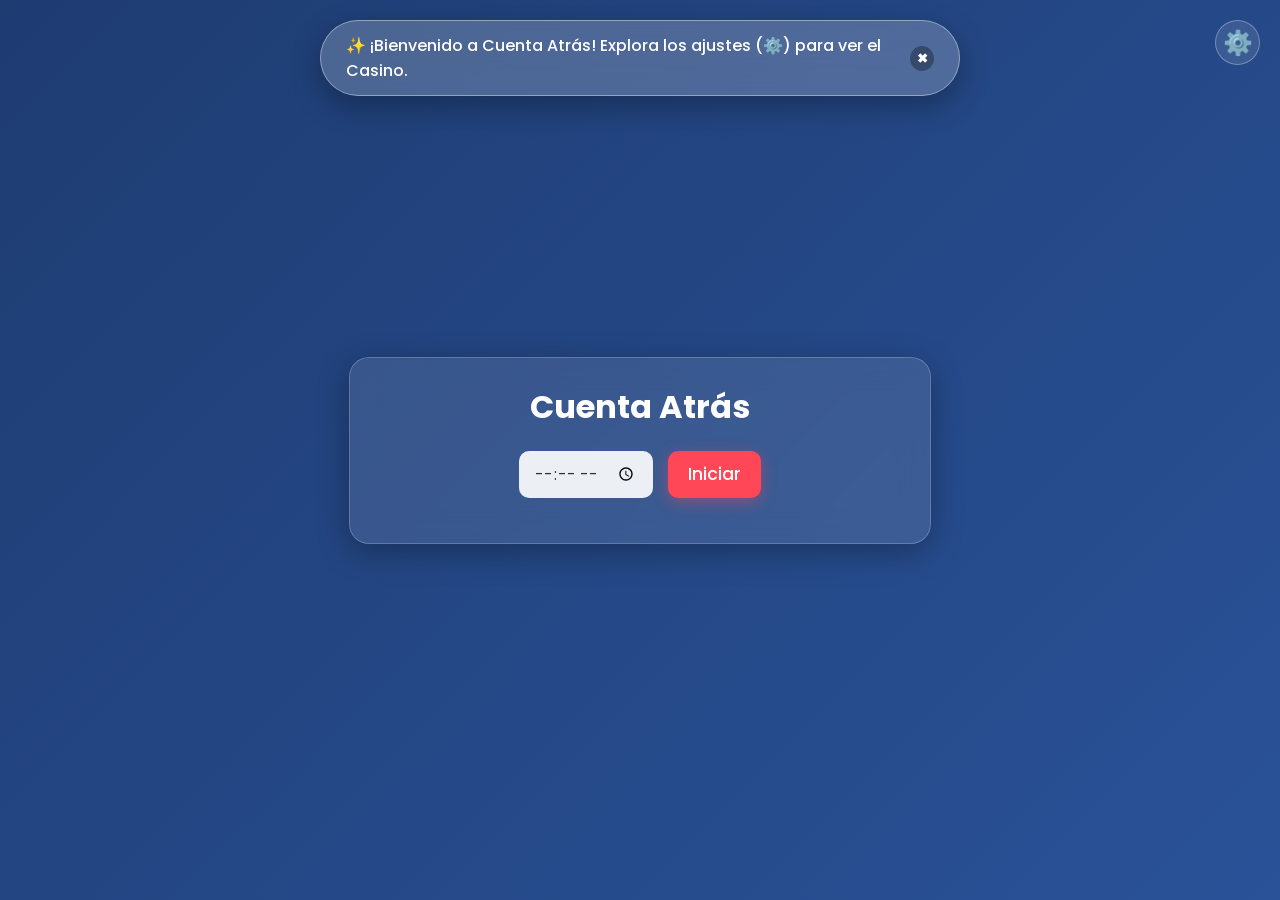
==== index.html @ 6afb70ce "7.1 Blackjack" ====
<!DOCTYPE html>
<html lang="es">
<head>
    <meta charset="UTF-8">
    <meta name="viewport" content="width=device-width, initial-scale=1.0">
    <title>Cuenta Atrás</title>
    <link href="https://fonts.googleapis.com/css2?family=Poppins:wght@300;500;700&display=swap" rel="stylesheet">
    
    <style>
        /* =========================================
           1. ESTILOS GENERALES Y FONDO
           ========================================= */
        body {
            font-family: 'Poppins', sans-serif;
            background: linear-gradient(135deg, #1e3c72 0%, #2a5298 100%);
            color: #ffffff;
            height: 100vh;
            margin: 0;
            display: flex;
            flex-direction: column;
            justify-content: center;
            align-items: center;
            overflow: hidden;
            position: relative; 
            gap: 15px;
        }

        #toast {
            position: fixed; top: -100px; left: 50%; transform: translateX(-50%);
            background: rgba(255, 255, 255, 0.2); backdrop-filter: blur(15px); -webkit-backdrop-filter: blur(15px);
            border: 1px solid rgba(255, 255, 255, 0.4); padding: 12px 25px; border-radius: 50px;
            box-shadow: 0 10px 30px rgba(0,0,0,0.3); display: flex; align-items: center; gap: 15px;
            z-index: 1000; transition: top 0.5s cubic-bezier(0.68, -0.55, 0.265, 1.55); font-weight: 500;
        }
        #toast.show { top: 20px; }
        #toast button { background: rgba(0,0,0,0.3); border: none; color: white; border-radius: 50%; width: 25px; height: 25px; cursor: pointer; font-weight: bold; }

        /* =========================================
           2. CONTENEDORES Y RELOJ PRINCIPAL
           ========================================= */
        .container {
            background: rgba(255, 255, 255, 0.1); backdrop-filter: blur(15px); -webkit-backdrop-filter: blur(15px);
            border: 1px solid rgba(255, 255, 255, 0.2); padding: 25px 40px; border-radius: 20px;
            box-shadow: 0 8px 32px 0 rgba(0, 0, 0, 0.3); text-align: center; max-width: 500px; width: 90%;
            z-index: 2; position: relative; 
        }

        h1 { margin-top: 0; font-size: 2rem; margin-bottom: 20px; font-weight: 700; }
        .controls { display: flex; justify-content: center; gap: 15px; margin-bottom: 20px; flex-wrap: wrap; }
        input[type="time"], input[type="number"], input[type="text"], select {
            padding: 10px 15px; font-size: 1rem; font-family: inherit; border: none; border-radius: 10px;
            outline: none; background: rgba(255, 255, 255, 0.9); color: #333; cursor: pointer;
        }
        
        .main-btn {
            padding: 10px 20px; font-size: 1.1rem; font-family: inherit; font-weight: 500; border: none;
            border-radius: 10px; background-color: #ff4757; color: white; cursor: pointer; transition: all 0.3s ease;
            box-shadow: 0 4px 15px rgba(255, 71, 87, 0.4);
        }
        .main-btn:hover { background-color: #ff6b81; transform: translateY(-2px); }
        .main-btn.stop-btn { background-color: #747d8c; box-shadow: none; transform: none; }

        .countdown { display: none; justify-content: center; gap: 15px; }
        .time-box {
            display: flex; flex-direction: column; align-items: center; background: rgba(0, 0, 0, 0.25);
            padding: 15px; border-radius: 15px; min-width: 60px; transition: all 0.3s ease;
        }
        .time-box span { font-size: 2.5rem; font-weight: 700; line-height: 1; margin-bottom: 5px; transition: color 0.3s ease; }
        .time-box small { font-size: 0.8rem; text-transform: uppercase; opacity: 0.8; }
        .countdown.danger .time-box span { color: #ff4757; text-shadow: 0 0 15px rgba(255, 71, 87, 0.6); }
        #message { display: none; font-size: 1.5rem; font-weight: 700; color: #2ed573; margin-top: 15px; animation: pulse 1.5s infinite; }

        /* =========================================
           3. SISTEMA DE FICHAS (CHIPS) GLOBALES
           ========================================= */
        .chip-selector { display: flex; gap: 10px; justify-content: center; margin-bottom: 15px; flex-wrap: wrap; }
        .s-chip {
            width: 35px; height: 35px; border-radius: 50%; display: flex; align-items: center; justify-content: center;
            font-weight: 800; font-size: 0.85rem; border: 2px dashed rgba(255,255,255,0.6); cursor: pointer;
            transition: 0.2s; color: white; text-shadow: 1px 1px 2px rgba(0,0,0,0.8); box-shadow: 0 2px 5px rgba(0,0,0,0.3);
        }
        .s-chip:hover { transform: scale(1.1); }
        .s-chip.active { transform: scale(1.2); border: 2px solid white; box-shadow: 0 0 15px rgba(255,255,255,0.8); z-index: 5;}
        
        .ch-1 { background-color: #7f8c8d; }  /* Gris */
        .ch-5 { background-color: #e74c3c; }  /* Rojo */
        .ch-10 { background-color: #3498db; } /* Azul */
        .ch-25 { background-color: #2ecc71; } /* Verde */
        .ch-100 { background-color: #2c3e50; } /* Negro */
        .ch-500 { background-color: #8e44ad; } /* Morado */

        /* =========================================
           4. JUEGOS DEL CASINO (RULETA Y BLACKJACK)
           ========================================= */
        .game-container { padding: 15px 20px; display: none; max-width: 550px; }
        .game-container h2 { font-size: 1.2rem; margin: 0 0 10px 0; }
        .coins-display { font-size: 1.1rem; font-weight: bold; color: #ffd32a; margin-bottom: 10px; }
        
        .help-btn {
            position: absolute; top: 15px; right: 15px; background: rgba(255,255,255,0.2); border: 1px solid rgba(255,255,255,0.4);
            border-radius: 50%; width: 28px; height: 28px; color: white; font-weight: bold; cursor: pointer; transition: 0.3s;
            display: flex; justify-content: center; align-items: center; font-family: inherit; z-index: 5;
        }
        .help-btn:hover { background: rgba(255,255,255,0.4); transform: scale(1.1); }

        .c-btn { padding: 10px 15px; font-weight: bold; border: none; border-radius: 8px; cursor: pointer; color: white; transition: 0.2s;}
        .c-btn:disabled { background-color: #747d8c !important; cursor: not-allowed; opacity: 0.7;}

        /* --- Ruleta Especifico --- */
        .r-wrapper { display: flex; flex-direction: column; gap: 4px; margin-bottom: 15px; user-select: none; width: 100%; }
        .r-grid-main { display: grid; grid-template-columns: 35px repeat(12, 1fr); grid-template-rows: repeat(3, 30px); gap: 3px; }
        .r-grid-dozens { display: grid; grid-template-columns: 35px repeat(3, 1fr); gap: 3px; height: 30px; }
        .r-grid-bottom { display: grid; grid-template-columns: 35px repeat(4, 1fr); gap: 3px; height: 30px; }
        .r-spacer { visibility: hidden; } 
        
        .r-cell {
            border-radius: 4px; font-weight: bold; font-size: 0.85rem; cursor: pointer; position: relative; 
            border: 1px solid rgba(255,255,255,0.3); transition: 0.1s; display: flex; align-items: center; 
            justify-content: center; color: white; text-shadow: 1px 1px 2px rgba(0,0,0,0.8);
        }
        .r-cell:hover { opacity: 0.8; transform: scale(0.95); z-index: 5;}
        .r-zero { grid-row: 1 / span 3; grid-column: 1; }
        .c-red { background-color: #e84118; } .c-black { background-color: #2f3640; } .c-green { background-color: #4cd137; }
        .c-blue { background-color: #0097e6; } .c-dark { background-color: #353b48; }
        
        .board-chip {
            position: absolute; top: 50%; left: 50%; transform: translate(-50%, -50%);
            background: #fbc531; color: black; border-radius: 50%; width: 18px; height: 18px;
            font-size: 0.55rem; font-weight: 800; display: flex; align-items: center; justify-content: center;
            border: 1px solid #e1b12c; pointer-events: none; z-index: 2; box-shadow: 0 2px 5px rgba(0,0,0,0.5);
        }

        #rouletteSpinOverlay {
            position: absolute; top: 0; left: 0; width: 100%; height: 100%; background: rgba(0, 0, 0, 0.85);
            border-radius: 20px; display: none; flex-direction: column; justify-content: center; align-items: center;
            z-index: 20; backdrop-filter: blur(5px);
        }
        .spin-number { font-size: 5rem; font-weight: bold; margin-bottom: 5px; }

        /* --- Blackjack Especifico --- */
        #bjBettingArea { display: flex; flex-direction: column; align-items: center; gap: 10px; margin-bottom: 10px;}
        #bjGameArea { display: none; flex-direction: column; gap: 15px; }
        
        .bj-hand { background: rgba(0,0,0,0.2); padding: 10px; border-radius: 10px; min-height: 90px;}
        .bj-hand p { margin: 0 0 5px 0; font-weight: bold; font-size: 0.9rem;}
        .bj-cards { display: flex; justify-content: center; gap: 5px; flex-wrap: wrap;}
        
        .playing-card {
            background: white; border-radius: 5px; width: 45px; height: 65px; display: flex;
            align-items: center; justify-content: center; font-weight: bold; font-size: 1.2rem;
            color: black; box-shadow: 0 2px 5px rgba(0,0,0,0.3); border: 1px solid #ccc; position: relative;
        }
        .card-red { color: #e84118; }
        .card-hidden { background: repeating-linear-gradient(45deg, #2980b9, #2980b9 5px, #3498db 5px, #3498db 10px); color: transparent; border: 1px solid white;}

        /* =========================================
           5. MODALES (AJUSTES Y AYUDA)
           ========================================= */
        #settingsBtn {
            position: fixed; top: 20px; right: 20px; z-index: 10; background: rgba(255, 255, 255, 0.1);
            border: 1px solid rgba(255, 255, 255, 0.3); border-radius: 50%; width: 45px; height: 45px;
            font-size: 1.5rem; cursor: pointer; color: white; display: flex; justify-content: center; align-items: center;
        }
        .modal { display: none; position: fixed; top: 0; left: 0; width: 100%; height: 100%; background: rgba(0, 0, 0, 0.6); z-index: 100; justify-content: center; align-items: center; }
        .modal-content { background: rgba(255, 255, 255, 0.15); backdrop-filter: blur(25px); border: 1px solid rgba(255, 255, 255, 0.3); padding: 25px; border-radius: 20px; text-align: center; min-width: 320px; max-width: 90%; }
        
        .tabs { display: flex; justify-content: center; border-bottom: 1px solid rgba(255,255,255,0.3); margin-bottom: 15px; }
        .tab-btn { background: transparent; border: none; color: white; font-size: 1rem; padding: 10px 15px; cursor: pointer; opacity: 0.6; }
        .tab-btn.active { opacity: 1; border-bottom: 3px solid #2ed573; font-weight: bold; }
        .tab-content { display: none; }
        .tab-content.active { display: block; animation: fadeIn 0.3s ease; }
        @keyframes fadeIn { from { opacity: 0; } to { opacity: 1; } }

        .setting-group { background: rgba(0,0,0,0.2); padding: 15px; border-radius: 15px; margin-bottom: 15px; }
        .setting-group label { display: block; margin-bottom: 5px; opacity: 0.9; }

        .toggle-btn { background-color: #ff4757; padding: 10px 20px; border: none; border-radius: 8px; color: white; font-weight: bold; cursor: pointer; width: 100%; }
        .toggle-btn.on { background-color: #2ed573; }
        .close-modal-btn { padding: 10px 25px; background: transparent; border: 1px solid white; color: white; border-radius: 10px; cursor: pointer; width: 100%; margin-top: 5px; font-weight: bold; transition: 0.3s;}
        .close-modal-btn:hover { background-color: white; color: #1e3c72; }

        /* =========================================
           6. ANIMACIONES (IMÁGENES, EXPLOSIÓN)
           ========================================= */
        .bouncing-image {
            display: none; position: absolute; width: 75px; height: 75px; object-fit: cover;
            background-color: rgba(255, 255, 255, 0.1); border-radius: 10px; box-shadow: 0 5px 15px rgba(0,0,0,0.4); z-index: 1; 
        }
        #img2 { filter: invert(1); }
        #explosion { display: none; position: absolute; font-size: 8rem; z-index: 10; transform: translate(-50%, -50%); pointer-events: none; }
        @keyframes explodeAnim { 0% { transform: scale(0.2); opacity: 1; } 40% { transform: scale(1.2); opacity: 1; } 100% { transform: scale(2); opacity: 0; } }
        #flashbang { display: none; position: fixed; top: 0; left: 0; width: 100vw; height: 100vh; background-color: white; z-index: 9999; pointer-events: none; }
    </style>
</head>
<body>

    <!-- Notificación / Toast -->
    <div id="toast"><span id="toastMsg"></span><button id="closeToastBtn">✖</button></div>

    <button id="settingsBtn" title="Ajustes">⚙️</button>

    <!-- Menú Modal de Ajustes -->
    <div id="settingsModal" class="modal">
        <div class="modal-content">
            <h2>Ajustes</h2>
            <div class="tabs">
                <button class="tab-btn active" data-target="tab-general">General</button>
                <button class="tab-btn" data-target="tab-images">Imágenes</button>
                <button class="tab-btn" data-target="tab-casino">Casino</button>
            </div>

            <div id="tab-general" class="tab-content active">
                <div class="setting-group">
                    <label>Desfase del timbre (Segundos)</label>
                    <input type="number" id="offsetInput" value="0" style="width: 120px; text-align: center;">
                </div>
                <div class="setting-group">
                    <label>Mensaje final personalizable</label>
                    <input type="text" id="customMessageInput" style="width: 90%; text-align: center;">
                </div>
            </div>

            <div id="tab-images" class="tab-content">
                <div class="setting-group">
                    <label>URL de la imagen de rebote</label>
                    <input type="text" id="customUrlInput" style="width: 90%; font-size: 0.8rem;">
                </div>
                <div class="setting-group">
                    <label>Activar imágenes rebotantes</label>
                    <button id="toggleImagesBtn" class="toggle-btn">Imágenes: OFF</button>
                </div>
            </div>

            <div id="tab-casino" class="tab-content">
                <div class="setting-group">
                    <label>Juego de Casino Activo</label>
                    <p style="font-size: 0.8rem; margin-top:0;">(Solo puedes jugar a uno a la vez)</p>
                    <select id="activeGameSelect" style="width: 100%; text-align:center;">
                        <option value="none">❌ Ninguno (Desactivado)</option>
                        <option value="roulette">🎰 Ruleta Europea</option>
                        <option value="blackjack">🃏 Blackjack</option>
                    </select>
                </div>
            </div>
            <button id="closeSettingsBtn" class="close-modal-btn">Cerrar Ajustes</button>
        </div>
    </div>

    <!-- Modal de Ayuda (Casino) -->
    <div id="helpModal" class="modal">
        <div class="modal-content" style="max-width: 380px;">
            <h2 style="margin-bottom: 15px;">¿Cómo ganar monedas? 🪙</h2>
            <div style="text-align: left; font-size: 0.95rem; opacity: 0.9; margin-bottom: 25px; line-height: 1.6;">
                <p>⚠️ <b>Regla de Oro:</b><br>Solo recibirás monedas si el <b>cronómetro está en marcha Y tienes un juego del casino activado</b>.</p>
                <p><b>⏱️ Tiempo Activo:</b><br>Recibirás +1 moneda automáticamente por cada minuto que pase.</p>
                <p><b>💥 Choques Lucrativos:</b><br>Si también activas las <i>Imágenes Rebotantes</i>, ganarás +1 moneda extra cada vez que colisionen.</p>
            </div>
            <button id="closeHelpBtn" class="close-modal-btn" style="background-color: #2ed573; border: none;">¡Entendido!</button>
        </div>
    </div>

    <!-- Imágenes Rebotantes -->
    <img id="img1" class="bouncing-image" alt="Imagen Normal">
    <img id="img2" class="bouncing-image" alt="Imagen Invertida">
    <div id="explosion">💥</div>
    <div id="flashbang"></div>

    <!-- Interfaz Principal del Reloj -->
    <div class="container" id="mainContainer">
        <h1>Cuenta Atrás</h1>
        <div class="controls">
            <input type="time" id="timeInput" required>
            <button id="startBtn" class="main-btn">Iniciar</button>
        </div>
        <div class="countdown" id="countdownDisplay">
            <div class="time-box"><span id="hours">00</span><small>Horas</small></div>
            <div class="time-box"><span id="minutes">00</span><small>Minutos</small></div>
            <div class="time-box"><span id="seconds">00</span><small>Segundos</small></div>
        </div>
        <div id="message"></div>
    </div>

    <!-- ================== JUEGO: RULETA ================== -->
    <div class="container game-container" id="rouletteContainer">
        <button class="help-btn casinoHelpBtn" title="Ayuda">?</button>
        
        <div id="rouletteSpinOverlay">
            <div class="spin-number" id="spinNumberDisplay">0</div>
            <div class="spin-text" id="spinTextDisplay">Girando la ruleta...</div>
        </div>

        <h2>🎰 Tapete de Apuestas</h2>
        <div class="coins-display">Saldo: <span class="coin-display">0</span> 🪙</div>
        
        <!-- Fichas Globales para Ruleta -->
        <div class="chip-selector" id="rChipSelector">
            <div class="s-chip ch-1 active" data-val="1">1</div>
            <div class="s-chip ch-5" data-val="5">5</div>
            <div class="s-chip ch-10" data-val="10">10</div>
            <div class="s-chip ch-25" data-val="25">25</div>
            <div class="s-chip ch-100" data-val="100">100</div>
            <div class="s-chip ch-500" data-val="500">500</div>
        </div>

        <!-- Tablero Horizontal -->
        <div class="r-wrapper">
            <div class="r-grid-main" id="mainNumbersGrid"></div>
            <div class="r-grid-dozens">
                <div class="r-spacer"></div>
                <div class="r-cell c-blue" data-bet="1st12">1ª Doc.</div>
                <div class="r-cell c-blue" data-bet="2nd12">2ª Doc.</div>
                <div class="r-cell c-blue" data-bet="3rd12">3ª Doc.</div>
            </div>
            <div class="r-grid-bottom">
                <div class="r-spacer"></div>
                <div class="r-cell c-dark" data-bet="even">Par</div>
                <div class="r-cell c-red" data-bet="red">Rojo</div>
                <div class="r-cell c-black" data-bet="black">Negro</div>
                <div class="r-cell c-dark" data-bet="odd">Impar</div>
            </div>
        </div>

        <div style="display: flex; gap: 10px; justify-content: center;">
            <button id="clearBetsBtn" class="c-btn" style="background-color: #e84118;">Limpiar Tapete</button>
            <button id="spinBtn" class="c-btn" style="background-color: #2ed573; flex-grow:1;">Girar Ruleta</button>
        </div>
    </div>

    <!-- ================== JUEGO: BLACKJACK ================== -->
    <div class="container game-container" id="blackjackContainer">
        <button class="help-btn casinoHelpBtn" title="Ayuda">?</button>
        
        <h2>🃏 Mesa de Blackjack</h2>
        <div class="coins-display">Saldo: <span class="coin-display">0</span> 🪙</div>
        
        <div id="bjBettingPhase">
            <!-- Fichas Globales para BJ -->
            <div class="chip-selector" id="bjChipSelector">
                <div class="s-chip ch-1 active" data-val="1">1</div>
                <div class="s-chip ch-5" data-val="5">5</div>
                <div class="s-chip ch-10" data-val="10">10</div>
                <div class="s-chip ch-25" data-val="25">25</div>
                <div class="s-chip ch-100" data-val="100">100</div>
                <div class="s-chip ch-500" data-val="500">500</div>
            </div>
            
            <div id="bjBettingArea">
                <div style="font-size:1.1rem; margin-bottom: 10px;">Apuesta actual: <b><span id="bjCurrentBetDisplay">0</span> 🪙</b></div>
                <div style="display:flex; gap:10px; justify-content:center;">
                    <button id="bjClearBetBtn" class="c-btn" style="background:#e84118;">Limpiar</button>
                    <button id="bjDealBtn" class="c-btn" style="background:#2ed573; flex-grow:1;">Repartir Cartas</button>
                </div>
            </div>
        </div>

        <div id="bjGameArea">
            <div class="bj-hand">
                <p>Crupier: <span id="bjDealerScoreText">?</span></p>
                <div id="bjDealerCards" class="bj-cards"></div>
            </div>
            <div class="bj-hand">
                <p>Tu Mano: <span id="bjPlayerScoreText">0</span></p>
                <div id="bjPlayerCards" class="bj-cards"></div>
            </div>
            <div style="display:flex; gap:10px; justify-content:center; margin-top:10px;">
                <button id="bjHitBtn" class="c-btn" style="background:#3498db;">Pedir</button>
                <button id="bjStandBtn" class="c-btn" style="background:#e67e22;">Plantarse</button>
                <button id="bjDoubleBtn" class="c-btn" style="background:#9b59b6;">Doblar</button>
            </div>
            <div id="bjResult" style="margin-top:15px; font-weight:bold; font-size:1.2rem;"></div>
            <button id="bjNewGameBtn" class="c-btn" style="background:#2ed573; width:100%; margin-top:10px; display:none;">Nueva Partida</button>
        </div>
    </div>

    <!-- =========================================
         JAVASCRIPT LÓGICO Y MOTOR DE DATOS
         ========================================= -->
    <script>
        // --- 1. SISTEMA DE DATOS Y VERSIONES ---
        const APP_VERSION = "v7.1"; 
        const STORAGE_KEY = "cuentaAtras_estado"; 
        const defaultUrl = "https://external-content.duckduckgo.com/iu/?u=https%3A%2F%2Fi.kym-cdn.com%2Fphotos%2Fimages%2Foriginal%2F003%2F136%2F289%2F782.jpg&f=1&nofb=1&ipt=e251919d7b84b303d27ec7336b0e609f7e6d6f02728fca0a66319ca9a4c37c25";

        let appState = {
            version: APP_VERSION,
            offsetSecs: 0,
            customMessage: "¡El tiempo ha terminado! 🎉",
            customUrl: defaultUrl,
            imagesEnabled: false,
            activeGame: 'none', // 'none', 'roulette', 'blackjack'
            coins: 10
        };
        
        let countdownInterval = null; let animationFrame = null;
        let flashTimeout = null; let respawnTimeout = null;
        let isRunning = false; let targetDate = null; 
        
        let imagesAlive = false; let activeSecondsCounter = 0; 
        
        // Cajas Físicas
        let containerRect = null; 
        let activeGameRect = null;
        const objImg1 = { el: document.getElementById('img1'), x: 0, y: 0, vx: 0, vy: 0, w: 75, h: 75 };
        const objImg2 = { el: document.getElementById('img2'), x: 0, y: 0, vx: 0, vy: 0, w: 75, h: 75 };
        
        // --- 2. SISTEMA DE FICHAS COMPARTIDO ---
        let currentChipValue = 1;

        document.querySelectorAll('.s-chip').forEach(chip => {
            chip.addEventListener('click', function() {
                // Sincronizar selectores en ambos juegos
                document.querySelectorAll('.s-chip').forEach(c => c.classList.remove('active'));
                
                const val = this.getAttribute('data-val');
                currentChipValue = parseInt(val);
                
                // Activar visualmente la misma ficha en ambos tableros
                document.querySelectorAll(`.s-chip[data-val="${val}"]`).forEach(c => c.classList.add('active'));
            });
        });

        // --- 3. MOTOR DE ALMACENAMIENTO ---
        function showToast(msg) {
            document.getElementById('toastMsg').innerText = msg;
            document.getElementById('toast').classList.add('show');
            setTimeout(() => document.getElementById('toast').classList.remove('show'), 6000);
        }

        function syncUI() {
            document.getElementById('offsetInput').value = appState.offsetSecs;
            document.getElementById('customMessageInput').value = appState.customMessage;
            document.getElementById('customUrlInput').value = appState.customUrl;
            objImg1.el.src = appState.customUrl; objImg2.el.src = appState.customUrl;

            // Toggle Imagenes
            const btnImg = document.getElementById('toggleImagesBtn');
            if(appState.imagesEnabled) { btnImg.innerText = `Imágenes: ON`; btnImg.classList.add('on'); btnImg.classList.remove('off'); } 
            else { btnImg.innerText = `Imágenes: OFF`; btnImg.classList.add('off'); btnImg.classList.remove('on'); }

            // Select Casino
            document.getElementById('activeGameSelect').value = appState.activeGame;
            
            // Mostrar Juego Activo
            document.getElementById('rouletteContainer').style.display = (appState.activeGame === 'roulette') ? 'block' : 'none';
            document.getElementById('blackjackContainer').style.display = (appState.activeGame === 'blackjack') ? 'block' : 'none';
            
            updateCoinDisplay();
        }

        function loadState() {
            const storedData = localStorage.getItem(STORAGE_KEY);
            if (storedData) {
                try {
                    const parsedData = JSON.parse(storedData);
                    
                    // Migrar vieja variable 'rouletteEnabled' al nuevo sistema 'activeGame'
                    if (parsedData.rouletteEnabled === true && !parsedData.activeGame) parsedData.activeGame = 'roulette';
                    else if (!parsedData.activeGame) parsedData.activeGame = 'none';

                    if (parsedData.version !== APP_VERSION) {
                        showToast(`✨ Actualizado a ${APP_VERSION}: ¡Nuevas fichas de casino y juego de Blackjack añadidos! 🃏`);
                    }
                    appState = { ...appState, ...parsedData, version: APP_VERSION };
                } catch(e) { console.error("Error leyendo datos.", e); }
            } else {
                showToast(`✨ ¡Bienvenido a Cuenta Atrás! Explora los ajustes (⚙️) para ver el Casino.`);
            }
            syncUI(); saveState(); 
        }

        function saveState() { localStorage.setItem(STORAGE_KEY, JSON.stringify(appState)); }

        function updateCoinDisplay() {
            document.querySelectorAll('.coin-display').forEach(el => el.innerText = appState.coins);
            saveState();
        }

        loadState();
        document.getElementById('closeToastBtn').addEventListener('click', () => document.getElementById('toast').classList.remove('show'));

        // Modales
        const settingsModal = document.getElementById('settingsModal');
        const helpModal = document.getElementById('helpModal');
        
        document.getElementById('settingsBtn').addEventListener('click', () => settingsModal.style.display = 'flex');
        document.getElementById('closeSettingsBtn').addEventListener('click', () => settingsModal.style.display = 'none');
        document.getElementById('closeHelpBtn').addEventListener('click', () => helpModal.style.display = 'none');
        
        // Los dos botones de ayuda del casino abren el mismo modal
        document.querySelectorAll('.casinoHelpBtn').forEach(btn => {
            btn.addEventListener('click', () => helpModal.style.display = 'flex');
        });

        // Pestañas
        document.querySelectorAll('.tab-btn').forEach(btn => {
            btn.addEventListener('click', () => {
                document.querySelectorAll('.tab-btn').forEach(b => b.classList.remove('active'));
                document.querySelectorAll('.tab-content').forEach(c => c.classList.remove('active'));
                btn.classList.add('active');
                document.getElementById(btn.dataset.target).classList.add('active');
            });
        });

        // Guardado de Ajustes
        document.getElementById('offsetInput').addEventListener('input', (e) => { appState.offsetSecs = parseInt(e.target.value) || 0; saveState(); });
        document.getElementById('customMessageInput').addEventListener('input', (e) => { appState.customMessage = e.target.value; saveState(); });
        document.getElementById('customUrlInput').addEventListener('input', (e) => {
            appState.customUrl = e.target.value.trim() || defaultUrl;
            objImg1.el.src = appState.customUrl; objImg2.el.src = appState.customUrl; saveState();
        });

        document.getElementById('toggleImagesBtn').addEventListener('click', () => {
            appState.imagesEnabled = !appState.imagesEnabled; saveState(); syncUI();
            if (appState.imagesEnabled && isRunning) spawnImages(); else hideImages();
        });

        document.getElementById('activeGameSelect').addEventListener('change', (e) => {
            appState.activeGame = e.target.value; saveState(); syncUI(); updateCollisionCache(); 
        });

        // ======================================================================
        // 4. JUEGO: RULETA (ACTUALIZADO A CHIPS)
        // ======================================================================
        const redNums = [1,3,5,7,9,12,14,16,18,19,21,23,25,27,30,32,34,36];
        const mainGrid = document.getElementById('mainNumbersGrid');
        let numsHTML = `<div class="r-cell r-zero c-green" data-bet="0">0</div>`;
        for(let i = 1; i <= 36; i++) {
            const col = Math.ceil(i/3) + 1; 
            let row = (i % 3 === 0) ? 1 : ((i % 3 === 2) ? 2 : 3); 
            const colorClass = redNums.includes(i) ? 'c-red' : 'c-black';
            numsHTML += `<div class="r-cell ${colorClass}" data-bet="${i}" style="grid-column:${col}; grid-row:${row}">${i}</div>`;
        }
        mainGrid.innerHTML = numsHTML;

        let currentBets = {}; 
        let isSpinning = false;

        function renderRouletteChips() {
            document.querySelectorAll('.board-chip').forEach(el => el.remove()); 
            for (const [betKey, amount] of Object.entries(currentBets)) {
                if(amount > 0) {
                    const cell = document.querySelector(`.r-cell[data-bet="${betKey}"]`);
                    if(cell) cell.innerHTML += `<div class="board-chip">${amount}</div>`;
                }
            }
        }

        document.querySelectorAll('.r-cell').forEach(cell => {
            cell.addEventListener('click', function() {
                if(isSpinning) return; 
                const betType = this.getAttribute('data-bet');
                if (appState.coins >= currentChipValue) {
                    appState.coins -= currentChipValue;
                    currentBets[betType] = (currentBets[betType] || 0) + currentChipValue;
                    updateCoinDisplay(); renderRouletteChips();
                } else { showToast("Monedas insuficientes para esta ficha 🪙"); }
            });
        });

        const spinBtn = document.getElementById('spinBtn');
        const clearBetsBtn = document.getElementById('clearBetsBtn');

        clearBetsBtn.addEventListener('click', () => {
            if(isSpinning) return;
            let refunded = 0; for (let amt of Object.values(currentBets)) refunded += amt;
            appState.coins += refunded; currentBets = {}; updateCoinDisplay(); renderRouletteChips();
        });

        spinBtn.addEventListener('click', () => {
            if(isSpinning) return; 
            const totalBets = Object.values(currentBets).reduce((a, b) => a + b, 0);
            if(totalBets === 0) { showToast("¡Coloca fichas en el tapete!"); return; }

            isSpinning = true; spinBtn.disabled = true; clearBetsBtn.disabled = true;
            
            const overlay = document.getElementById('rouletteSpinOverlay');
            const spinNumDisp = document.getElementById('spinNumberDisplay');
            const spinTextDisp = document.getElementById('spinTextDisplay');
            
            overlay.style.display = 'flex'; spinTextDisp.innerText = "Girando la ruleta..."; spinTextDisp.style.color = "#fbc531";

            let spinInterval = setInterval(() => { spinNumDisp.innerText = Math.floor(Math.random() * 37); }, 50);

            setTimeout(() => {
                clearInterval(spinInterval);
                const result = Math.floor(Math.random() * 37);
                let resultColor = 'Verde';
                if (result !== 0) resultColor = redNums.includes(result) ? 'Rojo' : 'Negro';
                
                spinNumDisp.innerText = result;
                spinNumDisp.style.color = resultColor === 'Rojo' ? '#ff4757' : (resultColor === 'Negro' ? '#747d8c' : '#4cd137');

                let totalWon = 0;
                for (const [betType, amount] of Object.entries(currentBets)) {
                    if(!isNaN(betType) && parseInt(betType) === result) totalWon += amount * 36;
                    else if(betType === '1st12' && result >= 1 && result <= 12) totalWon += amount * 3;
                    else if(betType === '2nd12' && result >= 13 && result <= 24) totalWon += amount * 3;
                    else if(betType === '3rd12' && result >= 25 && result <= 36) totalWon += amount * 3;
                    else if(betType === 'red' && resultColor === 'Rojo') totalWon += amount * 2;
                    else if(betType === 'black' && resultColor === 'Negro') totalWon += amount * 2;
                    else if(betType === 'even' && result !== 0 && result % 2 === 0) totalWon += amount * 2;
                    else if(betType === 'odd' && result !== 0 && result % 2 !== 0) totalWon += amount * 2;
                }

                if(totalWon > 0) {
                    spinTextDisp.innerText = `¡GANASTE ${totalWon} 🪙!`; spinTextDisp.style.color = "#4cd137"; appState.coins += totalWon;
                } else {
                    spinTextDisp.innerText = "Perdiste las fichas 💀"; spinTextDisp.style.color = "#ff4757";
                }

                updateCoinDisplay(); currentBets = {}; renderRouletteChips();

                setTimeout(() => {
                    overlay.style.display = 'none'; spinNumDisp.style.color = "white"; 
                    isSpinning = false; spinBtn.disabled = false; clearBetsBtn.disabled = false;
                }, 2500);

            }, 2000);
        });

        // ======================================================================
        // 5. JUEGO: BLACKJACK
        // ======================================================================
        let bjDeck = []; let bjPlayerHand = []; let bjDealerHand = [];
        let bjCurrentBet = 0; let bjState = 'betting'; // betting, playing, dealer, resolved

        const uiBjBetArea = document.getElementById('bjBettingPhase');
        const uiBjGameArea = document.getElementById('bjGameArea');
        const uiBjBetDisp = document.getElementById('bjCurrentBetDisplay');
        const uiBjRes = document.getElementById('bjResult');
        const btnHit = document.getElementById('bjHitBtn');
        const btnStand = document.getElementById('bjStandBtn');
        const btnDouble = document.getElementById('bjDoubleBtn');
        const btnNewGame = document.getElementById('bjNewGameBtn');

        function buildBjDeck() {
            const values = ['2','3','4','5','6','7','8','9','10','J','Q','K','A'];
            const suits = ['♠','♥','♣','♦'];
            bjDeck = [];
            for(let s of suits) { for(let v of values) { bjDeck.push({v, s}); } }
            // Shuffle simple
            for (let i = bjDeck.length - 1; i > 0; i--) {
                const j = Math.floor(Math.random() * (i + 1));
                [bjDeck[i], bjDeck[j]] = [bjDeck[j], bjDeck[i]];
            }
        }

        function getBjCardVal(c) {
            if(['J','Q','K'].includes(c.v)) return 10;
            if(c.v === 'A') return 11;
            return parseInt(c.v);
        }

        function getBjScore(hand) {
            let score = 0; let aces = 0;
            hand.forEach(c => { score += getBjCardVal(c); if(c.v === 'A') aces++; });
            while(score > 21 && aces > 0) { score -= 10; aces--; }
            return score;
        }

        function renderBjHand(hand, elementId, hideSecondCard = false) {
            const el = document.getElementById(elementId);
            el.innerHTML = '';
            hand.forEach((c, idx) => {
                if(hideSecondCard && idx === 1) {
                    el.innerHTML += `<div class="playing-card card-hidden">?</div>`;
                } else {
                    const color = (c.s === '♥' || c.s === '♦') ? 'card-red' : '';
                    el.innerHTML += `<div class="playing-card ${color}">${c.v}<br>${c.s}</div>`;
                }
            });
        }

        function renderBjState(hideDealerCard = false) {
            const pScore = getBjScore(bjPlayerHand);
            document.getElementById('bjPlayerScoreText').innerText = pScore;
            renderBjHand(bjPlayerHand, 'bjPlayerCards', false);
            
            if(hideDealerCard) {
                document.getElementById('bjDealerScoreText').innerText = "?";
                renderBjHand(bjDealerHand, 'bjDealerCards', true);
            } else {
                document.getElementById('bjDealerScoreText').innerText = getBjScore(bjDealerHand);
                renderBjHand(bjDealerHand, 'bjDealerCards', false);
            }
        }

        function endBjGame(msg, color, payoutMultiplier) {
            bjState = 'resolved';
            renderBjState(false);
            uiBjRes.innerText = msg; uiBjRes.style.color = color;
            btnHit.style.display = 'none'; btnStand.style.display = 'none'; btnDouble.style.display = 'none';
            btnNewGame.style.display = 'block';

            if(payoutMultiplier > 0) {
                appState.coins += Math.floor(bjCurrentBet * payoutMultiplier);
                updateCoinDisplay();
            }
            bjCurrentBet = 0; uiBjBetDisp.innerText = bjCurrentBet;
        }

        // Apuestas Blackjack usando el Selector Global
        document.getElementById('bjChipSelector').addEventListener('click', (e) => {
            if(bjState !== 'betting') return;
            if (e.target.classList.contains('s-chip')) {
                if (appState.coins >= currentChipValue) {
                    appState.coins -= currentChipValue;
                    bjCurrentBet += currentChipValue;
                    updateCoinDisplay(); uiBjBetDisp.innerText = bjCurrentBet;
                } else { showToast("Monedas insuficientes 🪙"); }
            }
        });

        document.getElementById('bjClearBetBtn').addEventListener('click', () => {
            if(bjState !== 'betting') return;
            appState.coins += bjCurrentBet; bjCurrentBet = 0;
            updateCoinDisplay(); uiBjBetDisp.innerText = bjCurrentBet;
        });

        document.getElementById('bjDealBtn').addEventListener('click', () => {
            if(bjCurrentBet === 0) { showToast("Pon alguna ficha primero."); return; }
            bjState = 'playing'; uiBjBetArea.style.display = 'none'; uiBjGameArea.style.display = 'flex';
            uiBjRes.innerText = "";
            btnHit.style.display = 'block'; btnStand.style.display = 'block'; btnDouble.style.display = 'block';
            btnNewGame.style.display = 'none';

            buildBjDeck();
            bjPlayerHand = [bjDeck.pop(), bjDeck.pop()];
            bjDealerHand = [bjDeck.pop(), bjDeck.pop()];

            renderBjState(true);

            // Comprobar Blackjack Natural
            if(getBjScore(bjPlayerHand) === 21) {
                endBjGame(`¡BLACKJACK! Ganaste ${bjCurrentBet * 2.5} 🪙`, "#4cd137", 2.5); // Devuelve apuesta(1) + premio(1.5)
            }
        });

        btnHit.addEventListener('click', () => {
            if(bjState !== 'playing') return;
            btnDouble.style.display = 'none'; // Solo puedes doblar en la primera acción
            bjPlayerHand.push(bjDeck.pop());
            renderBjState(true);
            
            if(getBjScore(bjPlayerHand) > 21) endBjGame("Te pasaste. Gana el Crupier 💀", "#ff4757", 0);
        });

        btnDouble.addEventListener('click', () => {
            if(bjState !== 'playing') return;
            if(appState.coins < bjCurrentBet) { showToast("No tienes monedas para doblar."); return; }
            
            appState.coins -= bjCurrentBet; bjCurrentBet *= 2; updateCoinDisplay();
            bjPlayerHand.push(bjDeck.pop());
            renderBjState(true);

            if(getBjScore(bjPlayerHand) > 21) { endBjGame("Te pasaste. Gana el Crupier 💀", "#ff4757", 0); } 
            else { dealerTurn(); }
        });

        btnStand.addEventListener('click', () => { if(bjState === 'playing') dealerTurn(); });

        function dealerTurn() {
            bjState = 'dealer'; renderBjState(false);
            
            const pScore = getBjScore(bjPlayerHand);
            
            function dealerAction() {
                if(getBjScore(bjDealerHand) < 17) {
                    bjDealerHand.push(bjDeck.pop()); renderBjState(false);
                    setTimeout(dealerAction, 600);
                } else { finishBjResolution(pScore, getBjScore(bjDealerHand)); }
            }
            setTimeout(dealerAction, 600);
        }

        function finishBjResolution(pScore, dScore) {
            if(dScore > 21) endBjGame(`El Crupier se pasa. ¡Ganaste ${bjCurrentBet * 2} 🪙!`, "#4cd137", 2);
            else if(dScore > pScore) endBjGame("Gana el Crupier 💀", "#ff4757", 0);
            else if(dScore < pScore) endBjGame(`¡Ganaste ${bjCurrentBet * 2} 🪙!`, "#4cd137", 2);
            else endBjGame(`Empate. Recuperas ${bjCurrentBet} 🪙`, "#fbc531", 1);
        }

        btnNewGame.addEventListener('click', () => {
            bjState = 'betting'; uiBjBetArea.style.display = 'flex'; uiBjGameArea.style.display = 'none';
        });

        // ======================================================================
        // 6. MOTOR DE FÍSICAS DE IMÁGENES
        // ======================================================================
        function getRandSpeed() { return (Math.random() * 4 + 3) * (Math.random() > 0.5 ? 1 : -1); }
        
        function updateCollisionCache() { 
            containerRect = document.getElementById('mainContainer').getBoundingClientRect();
            // Buscar si hay algún juego activo visible para chocar con él
            const actContainer = appState.activeGame === 'roulette' ? document.getElementById('rouletteContainer') : 
                                (appState.activeGame === 'blackjack' ? document.getElementById('blackjackContainer') : null);
            activeGameRect = actContainer ? actContainer.getBoundingClientRect() : null;
        }
        window.addEventListener('resize', updateCollisionCache);

        function hideImages() { imagesAlive = false; objImg1.el.style.display = 'none'; objImg2.el.style.display = 'none'; clearTimeout(respawnTimeout); }
        function spawnImages() {
            imagesAlive = true; objImg1.el.style.display = 'block'; objImg2.el.style.display = 'block';
            objImg1.x = 0; objImg1.y = 0; objImg2.x = window.innerWidth - 75; objImg2.y = window.innerHeight - 75; 
            objImg1.vx = getRandSpeed(); objImg1.vy = getRandSpeed(); objImg2.vx = getRandSpeed(); objImg2.vy = getRandSpeed();
        }

        function handleObstacleCollision(img, rect) {
            if (!rect) return; 
            if (img.x < rect.right && img.x + img.w > rect.left && img.y < rect.bottom && img.y + img.h > rect.top) {
                const overlapL = (img.x + img.w) - rect.left; const overlapR = rect.right - img.x;
                const overlapT = (img.y + img.h) - rect.top; const overlapB = rect.bottom - img.y;
                const minOverlap = Math.min(overlapL, overlapR, overlapT, overlapB);

                if (minOverlap === overlapL) { img.x = rect.left - img.w; img.vx = -Math.abs(img.vx); }
                else if (minOverlap === overlapR) { img.x = rect.right; img.vx = Math.abs(img.vx); }
                else if (minOverlap === overlapT) { img.y = rect.top - img.h; img.vy = -Math.abs(img.vy); }
                else if (minOverlap === overlapB) { img.y = rect.bottom; img.vy = Math.abs(img.vy); }
            }
        }

        function moveImage(img) {
            img.x += img.vx; img.y += img.vy;
            const rect = img.el.getBoundingClientRect(); img.w = rect.width; img.h = rect.height;
            const maxW = window.innerWidth; const maxH = window.innerHeight;
            
            if (img.x <= 0) { img.x = 0; img.vx = Math.abs(img.vx); }
            if (img.x + img.w >= maxW) { img.x = maxW - img.w; img.vx = -Math.abs(img.vx); }
            if (img.y <= 0) { img.y = 0; img.vy = Math.abs(img.vy); }
            if (img.y + img.h >= maxH) { img.y = maxH - img.h; img.vy = -Math.abs(img.vy); }

            handleObstacleCollision(img, containerRect);
            handleObstacleCollision(img, activeGameRect); 

            img.el.style.left = img.x + 'px'; img.el.style.top = img.y + 'px';
        }

        function triggerExplosion() {
            hideImages(); 
            const cX = (Math.max(objImg1.x, objImg2.x) + Math.min(objImg1.x + objImg1.w, objImg2.x + objImg2.w)) / 2;
            const cY = (Math.max(objImg1.y, objImg2.y) + Math.min(objImg1.y + objImg1.h, objImg2.y + objImg2.h)) / 2;

            const exp = document.getElementById('explosion');
            exp.style.left = cX + 'px'; exp.style.top = cY + 'px'; exp.style.display = 'block';
            exp.style.animation = 'none'; exp.offsetHeight; exp.style.animation = 'explodeAnim 0.7s forwards';

            const fb = document.getElementById('flashbang');
            fb.style.display = 'block'; fb.style.animation = 'none'; fb.offsetHeight; fb.style.animation = 'flashAnim 5s forwards';

            // PREMIO CONDICIONADO AL CASINO
            if (appState.activeGame !== 'none') {
                appState.coins += 1; updateCoinDisplay();
                showToast("💥 ¡Imágenes chocadas! Has ganado +1 Moneda 🪙");
            }

            flashTimeout = setTimeout(() => { fb.style.display = 'none'; }, 5000);
            respawnTimeout = setTimeout(() => { if (isRunning && appState.imagesEnabled) spawnImages(); }, 30000); 
        }

        function gameLoop() {
            if (!isRunning) return;
            if (imagesAlive) {
                moveImage(objImg1); moveImage(objImg2);
                if (objImg1.w > 0 && objImg2.w > 0) {
                    if (objImg1.x < objImg2.x + objImg2.w && objImg1.x + objImg1.w > objImg2.x &&
                        objImg1.y < objImg2.y + objImg2.h && objImg1.y + objImg1.h > objImg2.y) {
                        triggerExplosion();
                    }
                }
            }
            animationFrame = requestAnimationFrame(gameLoop);
        }

        // ======================================================================
        // 7. LÓGICA DEL RELOJ PRINCIPAL
        // ======================================================================
        function stopApp() {
            clearInterval(countdownInterval); cancelAnimationFrame(animationFrame);
            clearTimeout(flashTimeout); clearTimeout(respawnTimeout);
            isRunning = false; activeSecondsCounter = 0;
            
            const btn = document.getElementById('startBtn');
            btn.innerText = "Iniciar"; btn.classList.remove('stop-btn');
            
            document.getElementById('countdownDisplay').style.display = 'none';
            document.getElementById('countdownDisplay').classList.remove('danger');
            document.getElementById('message').style.display = 'none';
            
            hideImages();
            document.getElementById('explosion').style.display = 'none';
            document.getElementById('flashbang').style.display = 'none'; 
            document.getElementById('timeInput').value = ''; 
        }

        document.getElementById('startBtn').addEventListener('click', function() {
            if (isRunning) { stopApp(); return; }
            if (!document.getElementById('timeInput').value) { alert('Por favor, selecciona una hora.'); return; }

            isRunning = true; activeSecondsCounter = 0;
            
            this.innerText = "Detener"; this.classList.add('stop-btn');
            document.getElementById('message').style.display = 'none';
            document.getElementById('countdownDisplay').style.display = 'flex';
            document.getElementById('countdownDisplay').classList.remove('danger');
            
            updateCollisionCache(); 

            if (appState.imagesEnabled) spawnImages();
            animationFrame = requestAnimationFrame(gameLoop);

            const [inputHours, inputMinutes] = document.getElementById('timeInput').value.split(':');
            targetDate = new Date(); targetDate.setHours(parseInt(inputHours), parseInt(inputMinutes), 0, 0);
            if (targetDate.getTime() < new Date().getTime()) { targetDate.setDate(targetDate.getDate() + 1); }

            clearInterval(countdownInterval);
            countdownInterval = setInterval(function() {
                const now = new Date().getTime();
                const offsetSecs = appState.offsetSecs;
                const distance = targetDate.getTime() + (offsetSecs * 1000) - now;

                // ECONOMÍA PASIVA (Condicionada a juego activo)
                if (appState.activeGame !== 'none') {
                    activeSecondsCounter++;
                    if (activeSecondsCounter >= 60) {
                        activeSecondsCounter = 0; appState.coins++; updateCoinDisplay();
                    }
                }

                if (distance <= 0) {
                    stopApp(); 
                    const customMsg = appState.customMessage.trim();
                    document.getElementById('message').innerText = customMsg !== "" ? customMsg : "¡El tiempo ha terminado! 🎉";
                    document.getElementById('message').style.display = 'block'; return;
                }

                if (distance <= 60000) document.getElementById('countdownDisplay').classList.add('danger');
                else document.getElementById('countdownDisplay').classList.remove('danger');

                const h = Math.floor((distance % (1000 * 60 * 60 * 24)) / (1000 * 60 * 60));
                const m = Math.floor((distance % (1000 * 60 * 60)) / (1000 * 60));
                const s = Math.floor((distance % (1000 * 60)) / 1000);

                document.getElementById('hours').innerText = h.toString().padStart(2, '0');
                document.getElementById('minutes').innerText = m.toString().padStart(2, '0');
                document.getElementById('seconds').innerText = s.toString().padStart(2, '0');

            }, 1000);
        });
    </script>
</body>
</html>
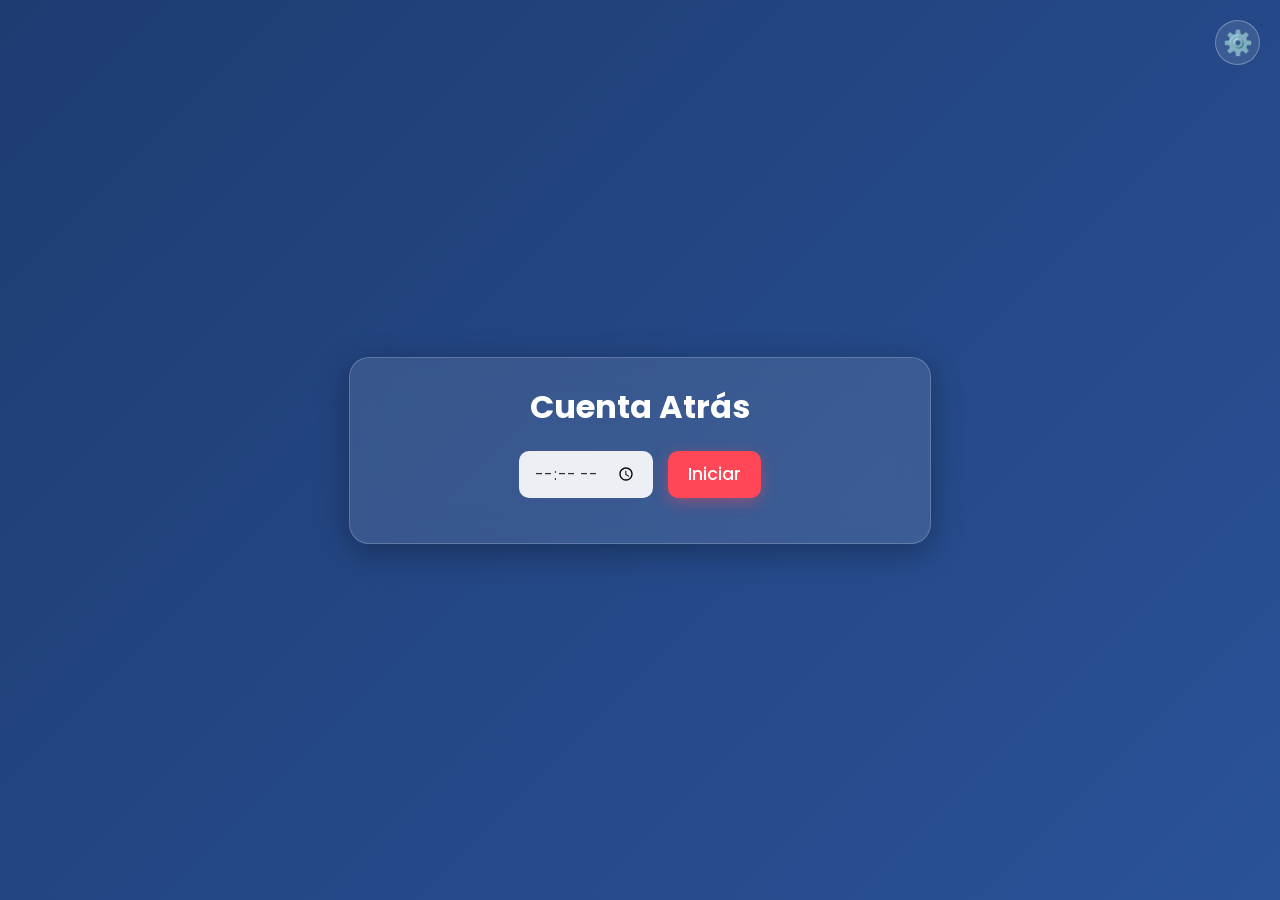
==== commit 8a5bc6ee: "7.2.1 Hotfix" ====
--- a/index.html
+++ b/index.html
@@ -82,17 +82,17 @@
         .s-chip:hover { transform: scale(1.1); }
         .s-chip.active { transform: scale(1.2); border: 2px solid white; box-shadow: 0 0 15px rgba(255,255,255,0.8); z-index: 5;}
         
-        .ch-1 { background-color: #7f8c8d; }  /* Gris */
-        .ch-5 { background-color: #e74c3c; }  /* Rojo */
-        .ch-10 { background-color: #3498db; } /* Azul */
-        .ch-25 { background-color: #2ecc71; } /* Verde */
-        .ch-100 { background-color: #2c3e50; } /* Negro */
-        .ch-500 { background-color: #8e44ad; } /* Morado */
+        .ch-1 { background-color: #7f8c8d; }  
+        .ch-5 { background-color: #e74c3c; }  
+        .ch-10 { background-color: #3498db; } 
+        .ch-25 { background-color: #2ecc71; } 
+        .ch-100 { background-color: #2c3e50; } 
+        .ch-500 { background-color: #8e44ad; } 
 
         /* =========================================
-           4. JUEGOS DEL CASINO (RULETA Y BLACKJACK)
+           4. JUEGOS DEL CASINO
            ========================================= */
-        .game-container { padding: 15px 20px; display: none; max-width: 550px; }
+        .game-container { padding: 15px 20px; display: none; max-width: 550px; width: 90%; }
         .game-container h2 { font-size: 1.2rem; margin: 0 0 10px 0; }
         .coins-display { font-size: 1.1rem; font-weight: bold; color: #ffd32a; margin-bottom: 10px; }
         
@@ -106,7 +106,7 @@
         .c-btn { padding: 10px 15px; font-weight: bold; border: none; border-radius: 8px; cursor: pointer; color: white; transition: 0.2s;}
         .c-btn:disabled { background-color: #747d8c !important; cursor: not-allowed; opacity: 0.7;}
 
-        /* --- Ruleta Especifico --- */
+        /* --- Ruleta --- */
         .r-wrapper { display: flex; flex-direction: column; gap: 4px; margin-bottom: 15px; user-select: none; width: 100%; }
         .r-grid-main { display: grid; grid-template-columns: 35px repeat(12, 1fr); grid-template-rows: repeat(3, 30px); gap: 3px; }
         .r-grid-dozens { display: grid; grid-template-columns: 35px repeat(3, 1fr); gap: 3px; height: 30px; }
@@ -137,17 +137,17 @@
         }
         .spin-number { font-size: 5rem; font-weight: bold; margin-bottom: 5px; }
 
-        /* --- Blackjack Especifico --- */
+        /* --- Blackjack --- */
         #bjBettingArea { display: flex; flex-direction: column; align-items: center; gap: 10px; margin-bottom: 10px;}
         #bjGameArea { display: none; flex-direction: column; gap: 15px; }
         
-        .bj-hand { background: rgba(0,0,0,0.2); padding: 10px; border-radius: 10px; min-height: 90px;}
+        .bj-hand { background: rgba(0,0,0,0.2); padding: 10px; border-radius: 10px; min-height: 90px; flex: 1; min-width: 120px;}
         .bj-hand p { margin: 0 0 5px 0; font-weight: bold; font-size: 0.9rem;}
         .bj-cards { display: flex; justify-content: center; gap: 5px; flex-wrap: wrap;}
         
         .playing-card {
-            background: white; border-radius: 5px; width: 45px; height: 65px; display: flex;
-            align-items: center; justify-content: center; font-weight: bold; font-size: 1.2rem;
+            background: white; border-radius: 5px; width: 40px; height: 60px; display: flex;
+            align-items: center; justify-content: center; font-weight: bold; font-size: 1.1rem;
             color: black; box-shadow: 0 2px 5px rgba(0,0,0,0.3); border: 1px solid #ccc; position: relative;
         }
         .card-red { color: #e84118; }
@@ -162,7 +162,7 @@
             font-size: 1.5rem; cursor: pointer; color: white; display: flex; justify-content: center; align-items: center;
         }
         .modal { display: none; position: fixed; top: 0; left: 0; width: 100%; height: 100%; background: rgba(0, 0, 0, 0.6); z-index: 100; justify-content: center; align-items: center; }
-        .modal-content { background: rgba(255, 255, 255, 0.15); backdrop-filter: blur(25px); border: 1px solid rgba(255, 255, 255, 0.3); padding: 25px; border-radius: 20px; text-align: center; min-width: 320px; max-width: 90%; }
+        .modal-content { background: rgba(255, 255, 255, 0.15); backdrop-filter: blur(25px); border: 1px solid rgba(255, 255, 255, 0.3); padding: 25px; border-radius: 20px; text-align: center; min-width: 320px; max-width: 90%; max-height: 90vh; overflow-y: auto;}
         
         .tabs { display: flex; justify-content: center; border-bottom: 1px solid rgba(255,255,255,0.3); margin-bottom: 15px; }
         .tab-btn { background: transparent; border: none; color: white; font-size: 1rem; padding: 10px 15px; cursor: pointer; opacity: 0.6; }
@@ -174,7 +174,7 @@
         .setting-group { background: rgba(0,0,0,0.2); padding: 15px; border-radius: 15px; margin-bottom: 15px; }
         .setting-group label { display: block; margin-bottom: 5px; opacity: 0.9; }
 
-        .toggle-btn { background-color: #ff4757; padding: 10px 20px; border: none; border-radius: 8px; color: white; font-weight: bold; cursor: pointer; width: 100%; }
+        .toggle-btn { background-color: #ff4757; padding: 10px 20px; border: none; border-radius: 8px; color: white; font-weight: bold; cursor: pointer; width: 100%; transition: 0.3s;}
         .toggle-btn.on { background-color: #2ed573; }
         .close-modal-btn { padding: 10px 25px; background: transparent; border: 1px solid white; color: white; border-radius: 10px; cursor: pointer; width: 100%; margin-top: 5px; font-weight: bold; transition: 0.3s;}
         .close-modal-btn:hover { background-color: white; color: #1e3c72; }
@@ -194,7 +194,6 @@
 </head>
 <body>
 
-    <!-- Notificación / Toast -->
     <div id="toast"><span id="toastMsg"></span><button id="closeToastBtn">✖</button></div>
 
     <button id="settingsBtn" title="Ajustes">⚙️</button>
@@ -226,20 +225,20 @@
                     <input type="text" id="customUrlInput" style="width: 90%; font-size: 0.8rem;">
                 </div>
                 <div class="setting-group">
-                    <label>Activar imágenes rebotantes</label>
-                    <button id="toggleImagesBtn" class="toggle-btn">Imágenes: OFF</button>
+                    <label>Imágenes rebotantes</label>
+                    <button id="toggleImagesBtn" class="toggle-btn">OFF</button>
                 </div>
             </div>
 
             <div id="tab-casino" class="tab-content">
+                <p style="font-size: 0.85rem; margin-top:0;">Activa un juego (solo 1 a la vez):</p>
                 <div class="setting-group">
-                    <label>Juego de Casino Activo</label>
-                    <p style="font-size: 0.8rem; margin-top:0;">(Solo puedes jugar a uno a la vez)</p>
-                    <select id="activeGameSelect" style="width: 100%; text-align:center;">
-                        <option value="none">❌ Ninguno (Desactivado)</option>
-                        <option value="roulette">🎰 Ruleta Europea</option>
-                        <option value="blackjack">🃏 Blackjack</option>
-                    </select>
+                    <label>🎰 Ruleta</label>
+                    <button id="toggleRouletteBtn" class="toggle-btn">OFF</button>
+                </div>
+                <div class="setting-group">
+                    <label>🃏 Blackjack</label>
+                    <button id="toggleBlackjackBtn" class="toggle-btn">OFF</button>
                 </div>
             </div>
             <button id="closeSettingsBtn" class="close-modal-btn">Cerrar Ajustes</button>
@@ -251,7 +250,7 @@
         <div class="modal-content" style="max-width: 380px;">
             <h2 style="margin-bottom: 15px;">¿Cómo ganar monedas? 🪙</h2>
             <div style="text-align: left; font-size: 0.95rem; opacity: 0.9; margin-bottom: 25px; line-height: 1.6;">
-                <p>⚠️ <b>Regla de Oro:</b><br>Solo recibirás monedas si el <b>cronómetro está en marcha Y tienes un juego del casino activado</b>.</p>
+                <p>⚠️ <b>Regla de Oro:</b><br>Solo recibirás monedas si el <b>cronómetro está en marcha Y tienes algún juego de casino activado</b>.</p>
                 <p><b>⏱️ Tiempo Activo:</b><br>Recibirás +1 moneda automáticamente por cada minuto que pase.</p>
                 <p><b>💥 Choques Lucrativos:</b><br>Si también activas las <i>Imágenes Rebotantes</i>, ganarás +1 moneda extra cada vez que colisionen.</p>
             </div>
@@ -283,7 +282,6 @@
     <!-- ================== JUEGO: RULETA ================== -->
     <div class="container game-container" id="rouletteContainer">
         <button class="help-btn casinoHelpBtn" title="Ayuda">?</button>
-        
         <div id="rouletteSpinOverlay">
             <div class="spin-number" id="spinNumberDisplay">0</div>
             <div class="spin-text" id="spinTextDisplay">Girando la ruleta...</div>
@@ -292,8 +290,7 @@
         <h2>🎰 Tapete de Apuestas</h2>
         <div class="coins-display">Saldo: <span class="coin-display">0</span> 🪙</div>
         
-        <!-- Fichas Globales para Ruleta -->
-        <div class="chip-selector" id="rChipSelector">
+        <div class="chip-selector">
             <div class="s-chip ch-1 active" data-val="1">1</div>
             <div class="s-chip ch-5" data-val="5">5</div>
             <div class="s-chip ch-10" data-val="10">10</div>
@@ -302,7 +299,6 @@
             <div class="s-chip ch-500" data-val="500">500</div>
         </div>
 
-        <!-- Tablero Horizontal -->
         <div class="r-wrapper">
             <div class="r-grid-main" id="mainNumbersGrid"></div>
             <div class="r-grid-dozens">
@@ -334,8 +330,7 @@
         <div class="coins-display">Saldo: <span class="coin-display">0</span> 🪙</div>
         
         <div id="bjBettingPhase">
-            <!-- Fichas Globales para BJ -->
-            <div class="chip-selector" id="bjChipSelector">
+            <div class="chip-selector">
                 <div class="s-chip ch-1 active" data-val="1">1</div>
                 <div class="s-chip ch-5" data-val="5">5</div>
                 <div class="s-chip ch-10" data-val="10">10</div>
@@ -345,10 +340,10 @@
             </div>
             
             <div id="bjBettingArea">
-                <div style="font-size:1.1rem; margin-bottom: 10px;">Apuesta actual: <b><span id="bjCurrentBetDisplay">0</span> 🪙</b></div>
+                <div style="font-size:1.1rem; margin-bottom: 10px;">Apuesta: <b><span id="bjCurrentBetDisplay">0</span> 🪙</b></div>
                 <div style="display:flex; gap:10px; justify-content:center;">
                     <button id="bjClearBetBtn" class="c-btn" style="background:#e84118;">Limpiar</button>
-                    <button id="bjDealBtn" class="c-btn" style="background:#2ed573; flex-grow:1;">Repartir Cartas</button>
+                    <button id="bjDealBtn" class="c-btn" style="background:#2ed573; flex-grow:1;">Repartir</button>
                 </div>
             </div>
         </div>
@@ -358,72 +353,63 @@
                 <p>Crupier: <span id="bjDealerScoreText">?</span></p>
                 <div id="bjDealerCards" class="bj-cards"></div>
             </div>
-            <div class="bj-hand">
-                <p>Tu Mano: <span id="bjPlayerScoreText">0</span></p>
-                <div id="bjPlayerCards" class="bj-cards"></div>
-            </div>
-            <div style="display:flex; gap:10px; justify-content:center; margin-top:10px;">
+            <div id="bjPlayerHandsContainer" style="display:flex; gap:10px; justify-content:center; flex-wrap:wrap; width:100%;">
+                <!-- Manos del jugador se inyectan aquí -->
+            </div>
+            
+            <div style="display:flex; gap:10px; justify-content:center; margin-top:10px; flex-wrap:wrap;">
                 <button id="bjHitBtn" class="c-btn" style="background:#3498db;">Pedir</button>
                 <button id="bjStandBtn" class="c-btn" style="background:#e67e22;">Plantarse</button>
                 <button id="bjDoubleBtn" class="c-btn" style="background:#9b59b6;">Doblar</button>
-            </div>
-            <div id="bjResult" style="margin-top:15px; font-weight:bold; font-size:1.2rem;"></div>
+                <button id="bjSplitBtn" class="c-btn" style="background:#f1c40f; color:black; display:none;">Dividir</button>
+            </div>
+            <div id="bjResult" style="margin-top:15px; font-weight:bold; font-size:1.1rem; line-height: 1.4;"></div>
             <button id="bjNewGameBtn" class="c-btn" style="background:#2ed573; width:100%; margin-top:10px; display:none;">Nueva Partida</button>
         </div>
     </div>
 
     <!-- =========================================
-         JAVASCRIPT LÓGICO Y MOTOR DE DATOS
+         JAVASCRIPT LÓGICO Y MOTOR
          ========================================= -->
     <script>
         // --- 1. SISTEMA DE DATOS Y VERSIONES ---
-        const APP_VERSION = "v7.1"; 
+        const APP_VERSION = "v7.2.1"; // HOTFIX: Economía corregida a 0 y textos
         const STORAGE_KEY = "cuentaAtras_estado"; 
         const defaultUrl = "https://external-content.duckduckgo.com/iu/?u=https%3A%2F%2Fi.kym-cdn.com%2Fphotos%2Fimages%2Foriginal%2F003%2F136%2F289%2F782.jpg&f=1&nofb=1&ipt=e251919d7b84b303d27ec7336b0e609f7e6d6f02728fca0a66319ca9a4c37c25";
 
         let appState = {
-            version: APP_VERSION,
-            offsetSecs: 0,
-            customMessage: "¡El tiempo ha terminado! 🎉",
-            customUrl: defaultUrl,
-            imagesEnabled: false,
-            activeGame: 'none', // 'none', 'roulette', 'blackjack'
-            coins: 10
+            version: APP_VERSION, offsetSecs: 0, customMessage: "¡El tiempo ha terminado! 🎉",
+            customUrl: defaultUrl, imagesEnabled: false, activeGame: 'none', coins: 0 // Empezamos con 0 para evitar exploits
         };
         
-        let countdownInterval = null; let animationFrame = null;
-        let flashTimeout = null; let respawnTimeout = null;
-        let isRunning = false; let targetDate = null; 
-        
-        let imagesAlive = false; let activeSecondsCounter = 0; 
-        
-        // Cajas Físicas
-        let containerRect = null; 
-        let activeGameRect = null;
+        let countdownInterval = null; let animationFrame = null; let flashTimeout = null; let respawnTimeout = null;
+        let isRunning = false; let targetDate = null; let imagesAlive = false; let activeSecondsCounter = 0; 
+        
+        let containerRect = null; let activeGameRect = null;
         const objImg1 = { el: document.getElementById('img1'), x: 0, y: 0, vx: 0, vy: 0, w: 75, h: 75 };
         const objImg2 = { el: document.getElementById('img2'), x: 0, y: 0, vx: 0, vy: 0, w: 75, h: 75 };
         
-        // --- 2. SISTEMA DE FICHAS COMPARTIDO ---
+        // Fichas Globales
         let currentChipValue = 1;
-
         document.querySelectorAll('.s-chip').forEach(chip => {
             chip.addEventListener('click', function() {
-                // Sincronizar selectores en ambos juegos
-                document.querySelectorAll('.s-chip').forEach(c => c.classList.remove('active'));
-                
                 const val = this.getAttribute('data-val');
                 currentChipValue = parseInt(val);
-                
-                // Activar visualmente la misma ficha en ambos tableros
+                document.querySelectorAll('.s-chip').forEach(c => c.classList.remove('active'));
                 document.querySelectorAll(`.s-chip[data-val="${val}"]`).forEach(c => c.classList.add('active'));
             });
         });
 
-        // --- 3. MOTOR DE ALMACENAMIENTO ---
+        // --- 2. MOTOR DE ALMACENAMIENTO ---
         function showToast(msg) {
             document.getElementById('toastMsg').innerText = msg;
             document.getElementById('toast').classList.add('show');
-            setTimeout(() => document.getElementById('toast').classList.remove('show'), 6000);
+            setTimeout(() => document.getElementById('toast').classList.remove('show'), 5000);
+        }
+
+        function updateToggleBtn(btn, state) {
+            if(state) { btn.innerText = `ON`; btn.classList.add('on'); btn.classList.remove('off'); } 
+            else { btn.innerText = `OFF`; btn.classList.add('off'); btn.classList.remove('on'); }
         }
 
         function syncUI() {
@@ -432,15 +418,10 @@
             document.getElementById('customUrlInput').value = appState.customUrl;
             objImg1.el.src = appState.customUrl; objImg2.el.src = appState.customUrl;
 
-            // Toggle Imagenes
-            const btnImg = document.getElementById('toggleImagesBtn');
-            if(appState.imagesEnabled) { btnImg.innerText = `Imágenes: ON`; btnImg.classList.add('on'); btnImg.classList.remove('off'); } 
-            else { btnImg.innerText = `Imágenes: OFF`; btnImg.classList.add('off'); btnImg.classList.remove('on'); }
-
-            // Select Casino
-            document.getElementById('activeGameSelect').value = appState.activeGame;
-            
-            // Mostrar Juego Activo
+            updateToggleBtn(document.getElementById('toggleImagesBtn'), appState.imagesEnabled);
+            updateToggleBtn(document.getElementById('toggleRouletteBtn'), appState.activeGame === 'roulette');
+            updateToggleBtn(document.getElementById('toggleBlackjackBtn'), appState.activeGame === 'blackjack');
+
             document.getElementById('rouletteContainer').style.display = (appState.activeGame === 'roulette') ? 'block' : 'none';
             document.getElementById('blackjackContainer').style.display = (appState.activeGame === 'blackjack') ? 'block' : 'none';
             
@@ -448,50 +429,36 @@
         }
 
         function loadState() {
+            // Migración para los que limpiaron caché o vienen de versiones viejas. Para evitar el bug de las 10 monedas infinitas:
+            if (localStorage.getItem('appVersion') && !localStorage.getItem(STORAGE_KEY)) {
+                appState.coins = parseInt(localStorage.getItem('rouletteCoins')) || 0;
+            }
+
             const storedData = localStorage.getItem(STORAGE_KEY);
             if (storedData) {
                 try {
                     const parsedData = JSON.parse(storedData);
-                    
-                    // Migrar vieja variable 'rouletteEnabled' al nuevo sistema 'activeGame'
-                    if (parsedData.rouletteEnabled === true && !parsedData.activeGame) parsedData.activeGame = 'roulette';
-                    else if (!parsedData.activeGame) parsedData.activeGame = 'none';
-
-                    if (parsedData.version !== APP_VERSION) {
-                        showToast(`✨ Actualizado a ${APP_VERSION}: ¡Nuevas fichas de casino y juego de Blackjack añadidos! 🃏`);
-                    }
+                    if (parsedData.version !== APP_VERSION) showToast(`✨ Actualizado a ${APP_VERSION}: Hotfix de economía y pequeños ajustes aplicados.`);
                     appState = { ...appState, ...parsedData, version: APP_VERSION };
-                } catch(e) { console.error("Error leyendo datos.", e); }
-            } else {
-                showToast(`✨ ¡Bienvenido a Cuenta Atrás! Explora los ajustes (⚙️) para ver el Casino.`);
+                } catch(e) {}
             }
             syncUI(); saveState(); 
         }
 
         function saveState() { localStorage.setItem(STORAGE_KEY, JSON.stringify(appState)); }
-
-        function updateCoinDisplay() {
-            document.querySelectorAll('.coin-display').forEach(el => el.innerText = appState.coins);
-            saveState();
-        }
+        function updateCoinDisplay() { document.querySelectorAll('.coin-display').forEach(el => el.innerText = appState.coins); saveState(); }
 
         loadState();
         document.getElementById('closeToastBtn').addEventListener('click', () => document.getElementById('toast').classList.remove('show'));
 
-        // Modales
+        // Modales y Pestañas
         const settingsModal = document.getElementById('settingsModal');
         const helpModal = document.getElementById('helpModal');
-        
         document.getElementById('settingsBtn').addEventListener('click', () => settingsModal.style.display = 'flex');
         document.getElementById('closeSettingsBtn').addEventListener('click', () => settingsModal.style.display = 'none');
         document.getElementById('closeHelpBtn').addEventListener('click', () => helpModal.style.display = 'none');
-        
-        // Los dos botones de ayuda del casino abren el mismo modal
-        document.querySelectorAll('.casinoHelpBtn').forEach(btn => {
-            btn.addEventListener('click', () => helpModal.style.display = 'flex');
-        });
-
-        // Pestañas
+        document.querySelectorAll('.casinoHelpBtn').forEach(btn => btn.addEventListener('click', () => helpModal.style.display = 'flex'));
+
         document.querySelectorAll('.tab-btn').forEach(btn => {
             btn.addEventListener('click', () => {
                 document.querySelectorAll('.tab-btn').forEach(b => b.classList.remove('active'));
@@ -501,12 +468,11 @@
             });
         });
 
-        // Guardado de Ajustes
+        // Eventos de Ajustes
         document.getElementById('offsetInput').addEventListener('input', (e) => { appState.offsetSecs = parseInt(e.target.value) || 0; saveState(); });
         document.getElementById('customMessageInput').addEventListener('input', (e) => { appState.customMessage = e.target.value; saveState(); });
         document.getElementById('customUrlInput').addEventListener('input', (e) => {
-            appState.customUrl = e.target.value.trim() || defaultUrl;
-            objImg1.el.src = appState.customUrl; objImg2.el.src = appState.customUrl; saveState();
+            appState.customUrl = e.target.value.trim() || defaultUrl; objImg1.el.src = appState.customUrl; objImg2.el.src = appState.customUrl; saveState();
         });
 
         document.getElementById('toggleImagesBtn').addEventListener('click', () => {
@@ -514,33 +480,36 @@
             if (appState.imagesEnabled && isRunning) spawnImages(); else hideImages();
         });
 
-        document.getElementById('activeGameSelect').addEventListener('change', (e) => {
-            appState.activeGame = e.target.value; saveState(); syncUI(); updateCollisionCache(); 
+        // Selectores Exclusivos de Casino
+        document.getElementById('toggleRouletteBtn').addEventListener('click', () => {
+            appState.activeGame = appState.activeGame === 'roulette' ? 'none' : 'roulette';
+            saveState(); syncUI(); updateCollisionCache();
+        });
+        document.getElementById('toggleBlackjackBtn').addEventListener('click', () => {
+            appState.activeGame = appState.activeGame === 'blackjack' ? 'none' : 'blackjack';
+            saveState(); syncUI(); updateCollisionCache();
         });
 
         // ======================================================================
-        // 4. JUEGO: RULETA (ACTUALIZADO A CHIPS)
+        // 3. JUEGO: RULETA
         // ======================================================================
         const redNums = [1,3,5,7,9,12,14,16,18,19,21,23,25,27,30,32,34,36];
         const mainGrid = document.getElementById('mainNumbersGrid');
         let numsHTML = `<div class="r-cell r-zero c-green" data-bet="0">0</div>`;
         for(let i = 1; i <= 36; i++) {
-            const col = Math.ceil(i/3) + 1; 
-            let row = (i % 3 === 0) ? 1 : ((i % 3 === 2) ? 2 : 3); 
+            const col = Math.ceil(i/3) + 1; let row = (i % 3 === 0) ? 1 : ((i % 3 === 2) ? 2 : 3); 
             const colorClass = redNums.includes(i) ? 'c-red' : 'c-black';
             numsHTML += `<div class="r-cell ${colorClass}" data-bet="${i}" style="grid-column:${col}; grid-row:${row}">${i}</div>`;
         }
         mainGrid.innerHTML = numsHTML;
 
-        let currentBets = {}; 
-        let isSpinning = false;
-
+        let currentBets = {}; let isSpinning = false;
         function renderRouletteChips() {
             document.querySelectorAll('.board-chip').forEach(el => el.remove()); 
             for (const [betKey, amount] of Object.entries(currentBets)) {
                 if(amount > 0) {
                     const cell = document.querySelector(`.r-cell[data-bet="${betKey}"]`);
-                    if(cell) cell.innerHTML += `<div class="board-chip">${amount}</div>`;
+                    if(cell) cell.innerHTML += `<div class="board-chip">${amount >= 1000 ? (amount/1000).toFixed(1)+'k' : amount}</div>`;
                 }
             }
         }
@@ -557,9 +526,7 @@
             });
         });
 
-        const spinBtn = document.getElementById('spinBtn');
-        const clearBetsBtn = document.getElementById('clearBetsBtn');
-
+        const spinBtn = document.getElementById('spinBtn'); const clearBetsBtn = document.getElementById('clearBetsBtn');
         clearBetsBtn.addEventListener('click', () => {
             if(isSpinning) return;
             let refunded = 0; for (let amt of Object.values(currentBets)) refunded += amt;
@@ -572,7 +539,6 @@
             if(totalBets === 0) { showToast("¡Coloca fichas en el tapete!"); return; }
 
             isSpinning = true; spinBtn.disabled = true; clearBetsBtn.disabled = true;
-            
             const overlay = document.getElementById('rouletteSpinOverlay');
             const spinNumDisp = document.getElementById('spinNumberDisplay');
             const spinTextDisp = document.getElementById('spinTextDisplay');
@@ -582,10 +548,8 @@
             let spinInterval = setInterval(() => { spinNumDisp.innerText = Math.floor(Math.random() * 37); }, 50);
 
             setTimeout(() => {
-                clearInterval(spinInterval);
-                const result = Math.floor(Math.random() * 37);
-                let resultColor = 'Verde';
-                if (result !== 0) resultColor = redNums.includes(result) ? 'Rojo' : 'Negro';
+                clearInterval(spinInterval); const result = Math.floor(Math.random() * 37);
+                let resultColor = 'Verde'; if (result !== 0) resultColor = redNums.includes(result) ? 'Rojo' : 'Negro';
                 
                 spinNumDisp.innerText = result;
                 spinNumDisp.style.color = resultColor === 'Rojo' ? '#ff4757' : (resultColor === 'Negro' ? '#747d8c' : '#4cd137');
@@ -604,52 +568,40 @@
 
                 if(totalWon > 0) {
                     spinTextDisp.innerText = `¡GANASTE ${totalWon} 🪙!`; spinTextDisp.style.color = "#4cd137"; appState.coins += totalWon;
-                } else {
-                    spinTextDisp.innerText = "Perdiste las fichas 💀"; spinTextDisp.style.color = "#ff4757";
-                }
+                } else { spinTextDisp.innerText = "Perdiste las fichas 💀"; spinTextDisp.style.color = "#ff4757"; }
 
                 updateCoinDisplay(); currentBets = {}; renderRouletteChips();
-
                 setTimeout(() => {
                     overlay.style.display = 'none'; spinNumDisp.style.color = "white"; 
                     isSpinning = false; spinBtn.disabled = false; clearBetsBtn.disabled = false;
                 }, 2500);
-
             }, 2000);
         });
 
         // ======================================================================
-        // 5. JUEGO: BLACKJACK
+        // 4. JUEGO: BLACKJACK (CON SPLIT)
         // ======================================================================
-        let bjDeck = []; let bjPlayerHand = []; let bjDealerHand = [];
-        let bjCurrentBet = 0; let bjState = 'betting'; // betting, playing, dealer, resolved
+        let bjDeck = []; let bjHands = []; let bjBets = []; let bjDealerHand = [];
+        let bjActiveHandIdx = 0; let bjCurrentBet = 0; let bjState = 'betting'; 
 
         const uiBjBetArea = document.getElementById('bjBettingPhase');
         const uiBjGameArea = document.getElementById('bjGameArea');
         const uiBjBetDisp = document.getElementById('bjCurrentBetDisplay');
         const uiBjRes = document.getElementById('bjResult');
-        const btnHit = document.getElementById('bjHitBtn');
-        const btnStand = document.getElementById('bjStandBtn');
-        const btnDouble = document.getElementById('bjDoubleBtn');
+        
+        const btnHit = document.getElementById('bjHitBtn'); const btnStand = document.getElementById('bjStandBtn');
+        const btnDouble = document.getElementById('bjDoubleBtn'); const btnSplit = document.getElementById('bjSplitBtn');
         const btnNewGame = document.getElementById('bjNewGameBtn');
 
         function buildBjDeck() {
-            const values = ['2','3','4','5','6','7','8','9','10','J','Q','K','A'];
-            const suits = ['♠','♥','♣','♦'];
-            bjDeck = [];
-            for(let s of suits) { for(let v of values) { bjDeck.push({v, s}); } }
-            // Shuffle simple
+            const values = ['2','3','4','5','6','7','8','9','10','J','Q','K','A']; const suits = ['♠','♥','♣','♦'];
+            bjDeck = []; for(let s of suits) { for(let v of values) { bjDeck.push({v, s}); } }
             for (let i = bjDeck.length - 1; i > 0; i--) {
-                const j = Math.floor(Math.random() * (i + 1));
-                [bjDeck[i], bjDeck[j]] = [bjDeck[j], bjDeck[i]];
-            }
-        }
-
-        function getBjCardVal(c) {
-            if(['J','Q','K'].includes(c.v)) return 10;
-            if(c.v === 'A') return 11;
-            return parseInt(c.v);
-        }
+                const j = Math.floor(Math.random() * (i + 1)); [bjDeck[i], bjDeck[j]] = [bjDeck[j], bjDeck[i]];
+            }
+        }
+
+        function getBjCardVal(c) { if(['J','Q','K'].includes(c.v)) return 10; if(c.v === 'A') return 11; return parseInt(c.v); }
 
         function getBjScore(hand) {
             let score = 0; let aces = 0;
@@ -658,54 +610,103 @@
             return score;
         }
 
-        function renderBjHand(hand, elementId, hideSecondCard = false) {
-            const el = document.getElementById(elementId);
-            el.innerHTML = '';
+        function renderBjHandCards(hand, elementId, hideSecondCard = false) {
+            const el = document.getElementById(elementId); el.innerHTML = '';
             hand.forEach((c, idx) => {
-                if(hideSecondCard && idx === 1) {
-                    el.innerHTML += `<div class="playing-card card-hidden">?</div>`;
-                } else {
+                if(hideSecondCard && idx === 1) { el.innerHTML += `<div class="playing-card card-hidden">?</div>`; } 
+                else {
                     const color = (c.s === '♥' || c.s === '♦') ? 'card-red' : '';
                     el.innerHTML += `<div class="playing-card ${color}">${c.v}<br>${c.s}</div>`;
                 }
             });
         }
 
-        function renderBjState(hideDealerCard = false) {
-            const pScore = getBjScore(bjPlayerHand);
-            document.getElementById('bjPlayerScoreText').innerText = pScore;
-            renderBjHand(bjPlayerHand, 'bjPlayerCards', false);
-            
-            if(hideDealerCard) {
-                document.getElementById('bjDealerScoreText').innerText = "?";
-                renderBjHand(bjDealerHand, 'bjDealerCards', true);
+        function renderBjState(hideDealerCard) {
+            // Dealer
+            const dealerScoreEl = document.getElementById('bjDealerScoreText');
+            if(hideDealerCard) { dealerScoreEl.innerText = "?"; renderBjHandCards(bjDealerHand, 'bjDealerCards', true); } 
+            else { dealerScoreEl.innerText = getBjScore(bjDealerHand); renderBjHandCards(bjDealerHand, 'bjDealerCards', false); }
+            
+            // Player Hands
+            const container = document.getElementById('bjPlayerHandsContainer'); container.innerHTML = '';
+            
+            for(let i=0; i<bjHands.length; i++) {
+                let score = getBjScore(bjHands[i]);
+                let isActive = (bjState === 'playing' && i === bjActiveHandIdx);
+                let borderStyle = isActive ? 'border: 2px solid #2ed573; box-shadow: 0 0 10px #2ed573;' : 'border: 2px solid transparent; opacity:0.8;';
+                
+                let handDiv = document.createElement('div');
+                handDiv.className = 'bj-hand'; handDiv.style.cssText = borderStyle;
+                
+                let title = bjHands.length > 1 ? `Mano ${i+1} (${bjBets[i]}🪙)` : `Tu Mano`;
+                handDiv.innerHTML = `<p>${title}: <span style="font-weight:bold;">${score}</span></p><div id="bjPlayerHand${i}" class="bj-cards"></div>`;
+                container.appendChild(handDiv);
+                
+                renderBjHandCards(bjHands[i], `bjPlayerHand${i}`, false);
+            }
+            
+            // Buttons logic
+            if(bjState === 'playing') {
+                btnHit.style.display = 'block'; btnStand.style.display = 'block';
+                let canDouble = bjHands[bjActiveHandIdx].length === 2 && appState.coins >= bjBets[bjActiveHandIdx];
+                btnDouble.style.display = canDouble ? 'block' : 'none';
+                
+                let canSplit = bjHands.length === 1 && bjHands[0].length === 2 && getBjCardVal(bjHands[0][0]) === getBjCardVal(bjHands[0][1]) && appState.coins >= bjBets[0];
+                btnSplit.style.display = canSplit ? 'block' : 'none';
             } else {
-                document.getElementById('bjDealerScoreText').innerText = getBjScore(bjDealerHand);
-                renderBjHand(bjDealerHand, 'bjDealerCards', false);
-            }
-        }
-
-        function endBjGame(msg, color, payoutMultiplier) {
-            bjState = 'resolved';
-            renderBjState(false);
-            uiBjRes.innerText = msg; uiBjRes.style.color = color;
-            btnHit.style.display = 'none'; btnStand.style.display = 'none'; btnDouble.style.display = 'none';
-            btnNewGame.style.display = 'block';
-
-            if(payoutMultiplier > 0) {
-                appState.coins += Math.floor(bjCurrentBet * payoutMultiplier);
-                updateCoinDisplay();
-            }
-            bjCurrentBet = 0; uiBjBetDisp.innerText = bjCurrentBet;
-        }
-
-        // Apuestas Blackjack usando el Selector Global
-        document.getElementById('bjChipSelector').addEventListener('click', (e) => {
+                btnHit.style.display = 'none'; btnStand.style.display = 'none'; btnDouble.style.display = 'none'; btnSplit.style.display = 'none';
+            }
+        }
+
+        function advanceBjHand() {
+            bjActiveHandIdx++;
+            if (bjActiveHandIdx >= bjHands.length) {
+                // Todas las manos jugadas. ¿Se pasaron todas?
+                let allBusted = bjHands.every(h => getBjScore(h) > 21);
+                if (allBusted) finishBjResolution(); else dealerTurn();
+            } else { renderBjState(true); }
+        }
+
+        function dealerTurn() {
+            bjState = 'dealer'; renderBjState(false);
+            function dealerAction() {
+                if(getBjScore(bjDealerHand) < 17) {
+                    bjDealerHand.push(bjDeck.pop()); renderBjState(false); setTimeout(dealerAction, 600);
+                } else { finishBjResolution(); }
+            }
+            setTimeout(dealerAction, 600);
+        }
+
+        function finishBjResolution() {
+            bjState = 'resolved'; renderBjState(false);
+            let dScore = getBjScore(bjDealerHand);
+            let totalWon = 0; let resultMsgs = [];
+            
+            for(let i=0; i<bjHands.length; i++) {
+                let pScore = getBjScore(bjHands[i]); let bet = bjBets[i];
+                let msg = bjHands.length > 1 ? `Mano ${i+1}: ` : "";
+                
+                if (pScore > 21) { msg += "Te pasaste. 💀"; } 
+                else if (dScore > 21) { msg += `Crupier se pasa. Ganaste ${bet*2}🪙!`; totalWon += bet*2; } 
+                else if (pScore > dScore) { msg += `Ganaste ${bet*2}🪙!`; totalWon += bet*2; } 
+                else if (pScore < dScore) { msg += "Gana el Crupier 💀"; } 
+                else { msg += `Empate. Recuperas ${bet}🪙`; totalWon += bet; }
+                
+                resultMsgs.push(`<span style="color:${(pScore<=21 && (dScore>21 || pScore>dScore)) ? '#4cd137' : (pScore>21 || pScore<dScore ? '#ff4757' : '#fbc531')}">${msg}</span>`);
+            }
+            
+            if(totalWon > 0) { appState.coins += totalWon; updateCoinDisplay(); }
+            
+            uiBjRes.innerHTML = resultMsgs.join("<br>");
+            btnNewGame.style.display = 'block'; bjCurrentBet = 0; uiBjBetDisp.innerText = bjCurrentBet; 
+        }
+
+        // Apuestas Blackjack
+        document.getElementById('bjBettingPhase').addEventListener('click', (e) => {
             if(bjState !== 'betting') return;
             if (e.target.classList.contains('s-chip')) {
                 if (appState.coins >= currentChipValue) {
-                    appState.coins -= currentChipValue;
-                    bjCurrentBet += currentChipValue;
+                    appState.coins -= currentChipValue; bjCurrentBet += currentChipValue;
                     updateCoinDisplay(); uiBjBetDisp.innerText = bjCurrentBet;
                 } else { showToast("Monedas insuficientes 🪙"); }
             }
@@ -720,82 +721,75 @@
         document.getElementById('bjDealBtn').addEventListener('click', () => {
             if(bjCurrentBet === 0) { showToast("Pon alguna ficha primero."); return; }
             bjState = 'playing'; uiBjBetArea.style.display = 'none'; uiBjGameArea.style.display = 'flex';
-            uiBjRes.innerText = "";
-            btnHit.style.display = 'block'; btnStand.style.display = 'block'; btnDouble.style.display = 'block';
-            btnNewGame.style.display = 'none';
+            uiBjRes.innerHTML = ""; btnNewGame.style.display = 'none';
 
             buildBjDeck();
-            bjPlayerHand = [bjDeck.pop(), bjDeck.pop()];
+            bjHands = [ [bjDeck.pop(), bjDeck.pop()] ];
             bjDealerHand = [bjDeck.pop(), bjDeck.pop()];
+            bjBets = [ bjCurrentBet ]; bjActiveHandIdx = 0;
 
             renderBjState(true);
 
-            // Comprobar Blackjack Natural
-            if(getBjScore(bjPlayerHand) === 21) {
-                endBjGame(`¡BLACKJACK! Ganaste ${bjCurrentBet * 2.5} 🪙`, "#4cd137", 2.5); // Devuelve apuesta(1) + premio(1.5)
+            // Natural BJ check (sólo posible en la primera mano sin dividir)
+            if(getBjScore(bjHands[0]) === 21) {
+                bjState = 'resolved'; renderBjState(false);
+                let win = Math.floor(bjBets[0] * 2.5); // 3:2 payout
+                appState.coins += win; updateCoinDisplay();
+                uiBjRes.innerHTML = `<span style="color:#4cd137">¡BLACKJACK! Ganaste ${win} 🪙</span>`;
+                btnHit.style.display = 'none'; btnStand.style.display = 'none'; btnDouble.style.display = 'none'; btnSplit.style.display = 'none';
+                btnNewGame.style.display = 'block'; bjCurrentBet = 0; uiBjBetDisp.innerText = bjCurrentBet;
             }
         });
 
         btnHit.addEventListener('click', () => {
             if(bjState !== 'playing') return;
-            btnDouble.style.display = 'none'; // Solo puedes doblar en la primera acción
-            bjPlayerHand.push(bjDeck.pop());
+            bjHands[bjActiveHandIdx].push(bjDeck.pop());
             renderBjState(true);
-            
-            if(getBjScore(bjPlayerHand) > 21) endBjGame("Te pasaste. Gana el Crupier 💀", "#ff4757", 0);
+            if(getBjScore(bjHands[bjActiveHandIdx]) > 21) advanceBjHand();
         });
 
         btnDouble.addEventListener('click', () => {
             if(bjState !== 'playing') return;
-            if(appState.coins < bjCurrentBet) { showToast("No tienes monedas para doblar."); return; }
-            
-            appState.coins -= bjCurrentBet; bjCurrentBet *= 2; updateCoinDisplay();
-            bjPlayerHand.push(bjDeck.pop());
+            if(appState.coins < bjBets[bjActiveHandIdx]) { showToast("No tienes monedas para doblar."); return; }
+            
+            appState.coins -= bjBets[bjActiveHandIdx]; bjBets[bjActiveHandIdx] *= 2; updateCoinDisplay();
+            bjHands[bjActiveHandIdx].push(bjDeck.pop()); renderBjState(true);
+            advanceBjHand();
+        });
+
+        btnSplit.addEventListener('click', () => {
+            if(bjState !== 'playing') return;
+            if(appState.coins < bjBets[0]) { showToast("No tienes monedas para dividir."); return; }
+            
+            appState.coins -= bjBets[0]; updateCoinDisplay();
+            bjBets.push(bjBets[0]); 
+            
+            let c1 = bjHands[0][0]; let c2 = bjHands[0][1];
+            bjHands = [ [c1, bjDeck.pop()], [c2, bjDeck.pop()] ];
             renderBjState(true);
-
-            if(getBjScore(bjPlayerHand) > 21) { endBjGame("Te pasaste. Gana el Crupier 💀", "#ff4757", 0); } 
-            else { dealerTurn(); }
-        });
-
-        btnStand.addEventListener('click', () => { if(bjState === 'playing') dealerTurn(); });
-
-        function dealerTurn() {
-            bjState = 'dealer'; renderBjState(false);
-            
-            const pScore = getBjScore(bjPlayerHand);
-            
-            function dealerAction() {
-                if(getBjScore(bjDealerHand) < 17) {
-                    bjDealerHand.push(bjDeck.pop()); renderBjState(false);
-                    setTimeout(dealerAction, 600);
-                } else { finishBjResolution(pScore, getBjScore(bjDealerHand)); }
-            }
-            setTimeout(dealerAction, 600);
-        }
-
-        function finishBjResolution(pScore, dScore) {
-            if(dScore > 21) endBjGame(`El Crupier se pasa. ¡Ganaste ${bjCurrentBet * 2} 🪙!`, "#4cd137", 2);
-            else if(dScore > pScore) endBjGame("Gana el Crupier 💀", "#ff4757", 0);
-            else if(dScore < pScore) endBjGame(`¡Ganaste ${bjCurrentBet * 2} 🪙!`, "#4cd137", 2);
-            else endBjGame(`Empate. Recuperas ${bjCurrentBet} 🪙`, "#fbc531", 1);
-        }
+        });
+
+        btnStand.addEventListener('click', () => { if(bjState === 'playing') advanceBjHand(); });
 
         btnNewGame.addEventListener('click', () => {
             bjState = 'betting'; uiBjBetArea.style.display = 'flex'; uiBjGameArea.style.display = 'none';
         });
 
         // ======================================================================
-        // 6. MOTOR DE FÍSICAS DE IMÁGENES
+        // 5. MOTOR DE FÍSICAS DE IMÁGENES Y RESIZE OBSERVER (BUG FIX)
         // ======================================================================
         function getRandSpeed() { return (Math.random() * 4 + 3) * (Math.random() > 0.5 ? 1 : -1); }
         
         function updateCollisionCache() { 
             containerRect = document.getElementById('mainContainer').getBoundingClientRect();
-            // Buscar si hay algún juego activo visible para chocar con él
             const actContainer = appState.activeGame === 'roulette' ? document.getElementById('rouletteContainer') : 
                                 (appState.activeGame === 'blackjack' ? document.getElementById('blackjackContainer') : null);
-            activeGameRect = actContainer ? actContainer.getBoundingClientRect() : null;
-        }
+            activeGameRect = (actContainer && actContainer.style.display !== 'none') ? actContainer.getBoundingClientRect() : null;
+        }
+        
+        // RESIZE OBSERVER: Detecta cualquier cambio de tamaño (soluciona el bug de colisión)
+        const resizeObserver = new ResizeObserver(() => updateCollisionCache());
+        document.querySelectorAll('.container').forEach(c => resizeObserver.observe(c));
         window.addEventListener('resize', updateCollisionCache);
 
         function hideImages() { imagesAlive = false; objImg1.el.style.display = 'none'; objImg2.el.style.display = 'none'; clearTimeout(respawnTimeout); }
@@ -847,7 +841,6 @@
             const fb = document.getElementById('flashbang');
             fb.style.display = 'block'; fb.style.animation = 'none'; fb.offsetHeight; fb.style.animation = 'flashAnim 5s forwards';
 
-            // PREMIO CONDICIONADO AL CASINO
             if (appState.activeGame !== 'none') {
                 appState.coins += 1; updateCoinDisplay();
                 showToast("💥 ¡Imágenes chocadas! Has ganado +1 Moneda 🪙");
@@ -872,7 +865,7 @@
         }
 
         // ======================================================================
-        // 7. LÓGICA DEL RELOJ PRINCIPAL
+        // 6. LÓGICA DEL RELOJ PRINCIPAL
         // ======================================================================
         function stopApp() {
             clearInterval(countdownInterval); cancelAnimationFrame(animationFrame);
@@ -886,9 +879,7 @@
             document.getElementById('countdownDisplay').classList.remove('danger');
             document.getElementById('message').style.display = 'none';
             
-            hideImages();
-            document.getElementById('explosion').style.display = 'none';
-            document.getElementById('flashbang').style.display = 'none'; 
+            hideImages(); document.getElementById('explosion').style.display = 'none'; document.getElementById('flashbang').style.display = 'none'; 
             document.getElementById('timeInput').value = ''; 
         }
 
@@ -914,16 +905,12 @@
 
             clearInterval(countdownInterval);
             countdownInterval = setInterval(function() {
-                const now = new Date().getTime();
-                const offsetSecs = appState.offsetSecs;
+                const now = new Date().getTime(); const offsetSecs = appState.offsetSecs;
                 const distance = targetDate.getTime() + (offsetSecs * 1000) - now;
 
-                // ECONOMÍA PASIVA (Condicionada a juego activo)
                 if (appState.activeGame !== 'none') {
                     activeSecondsCounter++;
-                    if (activeSecondsCounter >= 60) {
-                        activeSecondsCounter = 0; appState.coins++; updateCoinDisplay();
-                    }
+                    if (activeSecondsCounter >= 60) { activeSecondsCounter = 0; appState.coins++; updateCoinDisplay(); }
                 }
 
                 if (distance <= 0) {
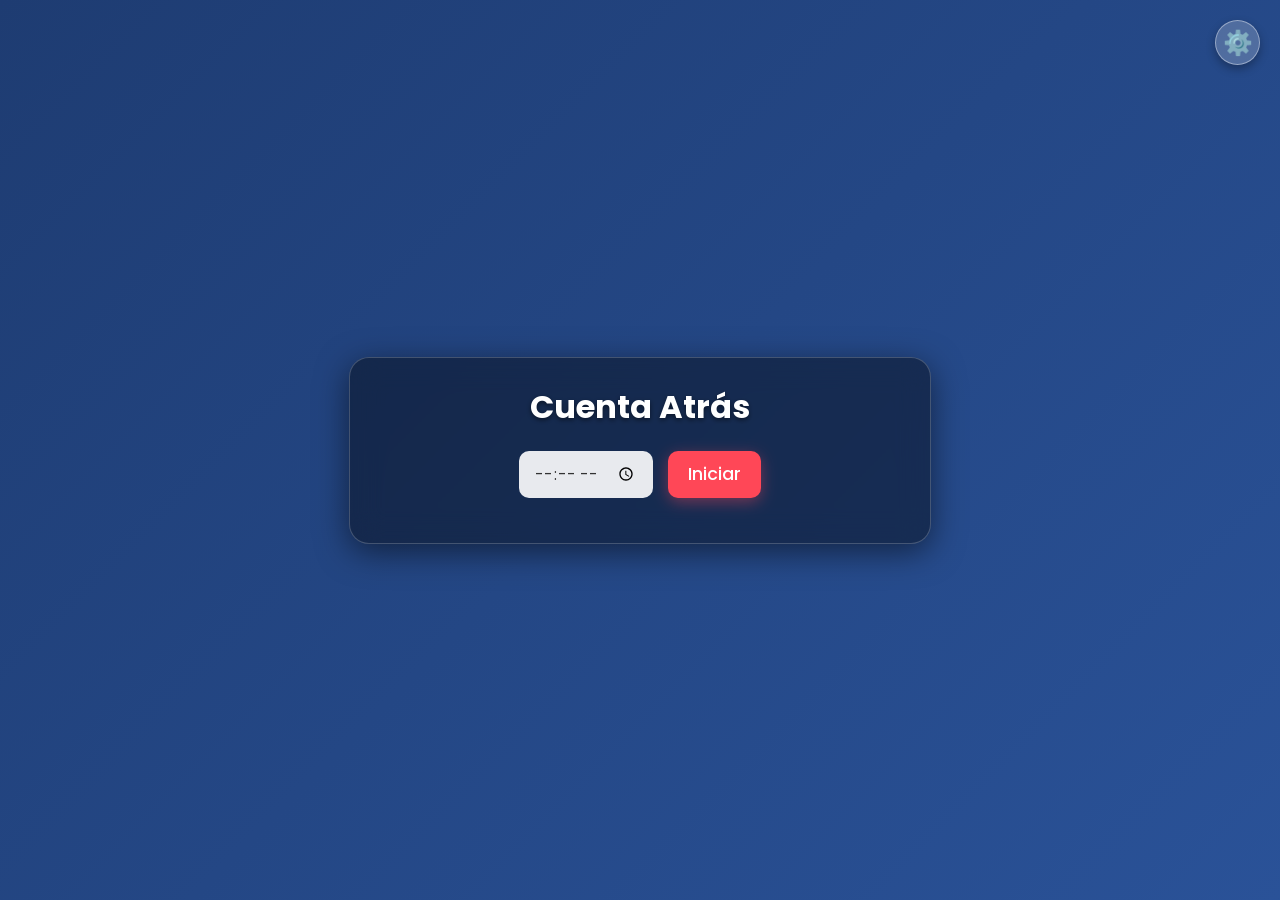
==== commit b8302fcd: "8.1 fondos y anticheat" ====
--- a/index.html
+++ b/index.html
@@ -13,6 +13,9 @@
         body {
             font-family: 'Poppins', sans-serif;
             background: linear-gradient(135deg, #1e3c72 0%, #2a5298 100%);
+            background-size: cover;
+            background-position: center;
+            background-attachment: fixed;
             color: #ffffff;
             height: 100vh;
             margin: 0;
@@ -23,6 +26,7 @@
             overflow: hidden;
             position: relative; 
             gap: 15px;
+            transition: background 0.5s ease;
         }
 
         #toast {
@@ -33,19 +37,20 @@
             z-index: 1000; transition: top 0.5s cubic-bezier(0.68, -0.55, 0.265, 1.55); font-weight: 500;
         }
         #toast.show { top: 20px; }
+        #toast.danger { background: rgba(255, 71, 87, 0.9); border-color: #ff4757; }
         #toast button { background: rgba(0,0,0,0.3); border: none; color: white; border-radius: 50%; width: 25px; height: 25px; cursor: pointer; font-weight: bold; }
 
         /* =========================================
            2. CONTENEDORES Y RELOJ PRINCIPAL
            ========================================= */
         .container {
-            background: rgba(255, 255, 255, 0.1); backdrop-filter: blur(15px); -webkit-backdrop-filter: blur(15px);
+            background: rgba(0, 0, 0, 0.4); backdrop-filter: blur(15px); -webkit-backdrop-filter: blur(15px);
             border: 1px solid rgba(255, 255, 255, 0.2); padding: 25px 40px; border-radius: 20px;
-            box-shadow: 0 8px 32px 0 rgba(0, 0, 0, 0.3); text-align: center; max-width: 500px; width: 90%;
+            box-shadow: 0 8px 32px 0 rgba(0, 0, 0, 0.5); text-align: center; max-width: 500px; width: 90%;
             z-index: 2; position: relative; 
         }
 
-        h1 { margin-top: 0; font-size: 2rem; margin-bottom: 20px; font-weight: 700; }
+        h1 { margin-top: 0; font-size: 2rem; margin-bottom: 20px; font-weight: 700; text-shadow: 0 2px 5px rgba(0,0,0,0.5); }
         .controls { display: flex; justify-content: center; gap: 15px; margin-bottom: 20px; flex-wrap: wrap; }
         input[type="time"], input[type="number"], input[type="text"], select {
             padding: 10px 15px; font-size: 1rem; font-family: inherit; border: none; border-radius: 10px;
@@ -62,16 +67,16 @@
 
         .countdown { display: none; justify-content: center; gap: 15px; }
         .time-box {
-            display: flex; flex-direction: column; align-items: center; background: rgba(0, 0, 0, 0.25);
-            padding: 15px; border-radius: 15px; min-width: 60px; transition: all 0.3s ease;
+            display: flex; flex-direction: column; align-items: center; background: rgba(0, 0, 0, 0.4);
+            padding: 15px; border-radius: 15px; min-width: 60px; transition: all 0.3s ease; border: 1px solid rgba(255,255,255,0.1);
         }
         .time-box span { font-size: 2.5rem; font-weight: 700; line-height: 1; margin-bottom: 5px; transition: color 0.3s ease; }
         .time-box small { font-size: 0.8rem; text-transform: uppercase; opacity: 0.8; }
         .countdown.danger .time-box span { color: #ff4757; text-shadow: 0 0 15px rgba(255, 71, 87, 0.6); }
-        #message { display: none; font-size: 1.5rem; font-weight: 700; color: #2ed573; margin-top: 15px; animation: pulse 1.5s infinite; }
+        #message { display: none; font-size: 1.5rem; font-weight: 700; color: #2ed573; margin-top: 15px; animation: pulse 1.5s infinite; text-shadow: 0 2px 4px rgba(0,0,0,0.5); }
 
         /* =========================================
-           3. SISTEMA DE FICHAS (CHIPS) GLOBALES
+           3. SISTEMA DE FICHAS GLOBALES Y BOTONES
            ========================================= */
         .chip-selector { display: flex; gap: 10px; justify-content: center; margin-bottom: 15px; flex-wrap: wrap; }
         .s-chip {
@@ -82,29 +87,37 @@
         .s-chip:hover { transform: scale(1.1); }
         .s-chip.active { transform: scale(1.2); border: 2px solid white; box-shadow: 0 0 15px rgba(255,255,255,0.8); z-index: 5;}
         
-        .ch-1 { background-color: #7f8c8d; }  
-        .ch-5 { background-color: #e74c3c; }  
-        .ch-10 { background-color: #3498db; } 
-        .ch-25 { background-color: #2ecc71; } 
-        .ch-100 { background-color: #2c3e50; } 
-        .ch-500 { background-color: #8e44ad; } 
+        .ch-1 { background-color: #7f8c8d; } .ch-5 { background-color: #e74c3c; } .ch-10 { background-color: #3498db; } 
+        .ch-25 { background-color: #2ecc71; } .ch-100 { background-color: #2c3e50; } .ch-500 { background-color: #8e44ad; } 
+
+        #settingsBtn {
+            position: fixed; top: 20px; right: 20px; z-index: 10; background: rgba(255, 255, 255, 0.2);
+            border: 1px solid rgba(255, 255, 255, 0.4); border-radius: 50%; width: 45px; height: 45px;
+            font-size: 1.5rem; cursor: pointer; color: white; display: flex; justify-content: center; align-items: center;
+            transition: 0.3s; box-shadow: 0 4px 10px rgba(0,0,0,0.3);
+        }
+        #settingsBtn:hover { background: rgba(255, 255, 255, 0.4); transform: scale(1.1); }
 
         /* =========================================
-           4. JUEGOS DEL CASINO
+           4. JUEGOS DEL CASINO Y TIENDA
            ========================================= */
         .game-container { padding: 15px 20px; display: none; max-width: 550px; width: 90%; }
-        .game-container h2 { font-size: 1.2rem; margin: 0 0 10px 0; }
-        .coins-display { font-size: 1.1rem; font-weight: bold; color: #ffd32a; margin-bottom: 10px; }
-        
-        .help-btn {
-            position: absolute; top: 15px; right: 15px; background: rgba(255,255,255,0.2); border: 1px solid rgba(255,255,255,0.4);
+        .game-container h2 { font-size: 1.2rem; margin: 0 0 10px 0; text-shadow: 0 2px 4px rgba(0,0,0,0.5); }
+        .coins-display { font-size: 1.1rem; font-weight: bold; color: #ffd32a; margin-bottom: 10px; text-shadow: 0 2px 4px rgba(0,0,0,0.8); }
+        
+        /* Botones de esquina dentro del casino */
+        .corner-btn {
+            position: absolute; top: 15px; background: rgba(255,255,255,0.2); border: 1px solid rgba(255,255,255,0.4);
             border-radius: 50%; width: 28px; height: 28px; color: white; font-weight: bold; cursor: pointer; transition: 0.3s;
             display: flex; justify-content: center; align-items: center; font-family: inherit; z-index: 5;
         }
-        .help-btn:hover { background: rgba(255,255,255,0.4); transform: scale(1.1); }
-
-        .c-btn { padding: 10px 15px; font-weight: bold; border: none; border-radius: 8px; cursor: pointer; color: white; transition: 0.2s;}
+        .corner-btn:hover { background: rgba(255,255,255,0.5); transform: scale(1.1); }
+        .btn-left { left: 15px; }
+        .btn-right { right: 15px; }
+
+        .c-btn { padding: 10px 15px; font-weight: bold; border: none; border-radius: 8px; cursor: pointer; color: white; transition: 0.2s; box-shadow: 0 2px 5px rgba(0,0,0,0.3);}
         .c-btn:disabled { background-color: #747d8c !important; cursor: not-allowed; opacity: 0.7;}
+        .c-btn:hover:not(:disabled) { filter: brightness(1.1); transform: translateY(-1px); }
 
         /* --- Ruleta --- */
         .r-wrapper { display: flex; flex-direction: column; gap: 4px; margin-bottom: 15px; user-select: none; width: 100%; }
@@ -118,16 +131,16 @@
             border: 1px solid rgba(255,255,255,0.3); transition: 0.1s; display: flex; align-items: center; 
             justify-content: center; color: white; text-shadow: 1px 1px 2px rgba(0,0,0,0.8);
         }
-        .r-cell:hover { opacity: 0.8; transform: scale(0.95); z-index: 5;}
+        .r-cell:hover { opacity: 0.8; transform: scale(0.95); z-index: 5; border-color: white;}
         .r-zero { grid-row: 1 / span 3; grid-column: 1; }
-        .c-red { background-color: #e84118; } .c-black { background-color: #2f3640; } .c-green { background-color: #4cd137; }
-        .c-blue { background-color: #0097e6; } .c-dark { background-color: #353b48; }
+        .c-red { background-color: rgba(232, 65, 24, 0.9); } .c-black { background-color: rgba(47, 54, 64, 0.9); } .c-green { background-color: rgba(76, 209, 55, 0.9); }
+        .c-blue { background-color: rgba(0, 151, 230, 0.9); } .c-dark { background-color: rgba(53, 59, 72, 0.9); }
         
         .board-chip {
             position: absolute; top: 50%; left: 50%; transform: translate(-50%, -50%);
             background: #fbc531; color: black; border-radius: 50%; width: 18px; height: 18px;
             font-size: 0.55rem; font-weight: 800; display: flex; align-items: center; justify-content: center;
-            border: 1px solid #e1b12c; pointer-events: none; z-index: 2; box-shadow: 0 2px 5px rgba(0,0,0,0.5);
+            border: 1px solid #e1b12c; pointer-events: none; z-index: 2; box-shadow: 0 2px 5px rgba(0,0,0,0.6);
         }
 
         #rouletteSpinOverlay {
@@ -135,34 +148,29 @@
             border-radius: 20px; display: none; flex-direction: column; justify-content: center; align-items: center;
             z-index: 20; backdrop-filter: blur(5px);
         }
-        .spin-number { font-size: 5rem; font-weight: bold; margin-bottom: 5px; }
+        .spin-number { font-size: 5rem; font-weight: bold; margin-bottom: 5px; text-shadow: 0 4px 10px rgba(0,0,0,0.8); }
 
         /* --- Blackjack --- */
         #bjBettingArea { display: flex; flex-direction: column; align-items: center; gap: 10px; margin-bottom: 10px;}
         #bjGameArea { display: none; flex-direction: column; gap: 15px; }
         
-        .bj-hand { background: rgba(0,0,0,0.2); padding: 10px; border-radius: 10px; min-height: 90px; flex: 1; min-width: 120px;}
-        .bj-hand p { margin: 0 0 5px 0; font-weight: bold; font-size: 0.9rem;}
+        .bj-hand { background: rgba(0,0,0,0.4); padding: 10px; border-radius: 10px; min-height: 90px; flex: 1; min-width: 120px; border: 1px solid rgba(255,255,255,0.1);}
+        .bj-hand p { margin: 0 0 5px 0; font-weight: bold; font-size: 0.9rem; text-shadow: 0 1px 3px rgba(0,0,0,0.8);}
         .bj-cards { display: flex; justify-content: center; gap: 5px; flex-wrap: wrap;}
         
         .playing-card {
             background: white; border-radius: 5px; width: 40px; height: 60px; display: flex;
             align-items: center; justify-content: center; font-weight: bold; font-size: 1.1rem;
-            color: black; box-shadow: 0 2px 5px rgba(0,0,0,0.3); border: 1px solid #ccc; position: relative;
+            color: black; box-shadow: 0 2px 5px rgba(0,0,0,0.6); border: 1px solid #ccc; position: relative;
         }
         .card-red { color: #e84118; }
         .card-hidden { background: repeating-linear-gradient(45deg, #2980b9, #2980b9 5px, #3498db 5px, #3498db 10px); color: transparent; border: 1px solid white;}
 
         /* =========================================
-           5. MODALES (AJUSTES Y AYUDA)
+           5. MODALES (AJUSTES, TIENDA, AYUDA)
            ========================================= */
-        #settingsBtn {
-            position: fixed; top: 20px; right: 20px; z-index: 10; background: rgba(255, 255, 255, 0.1);
-            border: 1px solid rgba(255, 255, 255, 0.3); border-radius: 50%; width: 45px; height: 45px;
-            font-size: 1.5rem; cursor: pointer; color: white; display: flex; justify-content: center; align-items: center;
-        }
-        .modal { display: none; position: fixed; top: 0; left: 0; width: 100%; height: 100%; background: rgba(0, 0, 0, 0.6); z-index: 100; justify-content: center; align-items: center; }
-        .modal-content { background: rgba(255, 255, 255, 0.15); backdrop-filter: blur(25px); border: 1px solid rgba(255, 255, 255, 0.3); padding: 25px; border-radius: 20px; text-align: center; min-width: 320px; max-width: 90%; max-height: 90vh; overflow-y: auto;}
+        .modal { display: none; position: fixed; top: 0; left: 0; width: 100%; height: 100%; background: rgba(0, 0, 0, 0.7); z-index: 100; justify-content: center; align-items: center; backdrop-filter: blur(5px);}
+        .modal-content { background: rgba(30, 40, 60, 0.85); border: 1px solid rgba(255, 255, 255, 0.3); padding: 25px; border-radius: 20px; text-align: center; min-width: 320px; max-width: 90%; max-height: 90vh; overflow-y: auto; box-shadow: 0 15px 50px rgba(0,0,0,0.5);}
         
         .tabs { display: flex; justify-content: center; border-bottom: 1px solid rgba(255,255,255,0.3); margin-bottom: 15px; }
         .tab-btn { background: transparent; border: none; color: white; font-size: 1rem; padding: 10px 15px; cursor: pointer; opacity: 0.6; }
@@ -171,23 +179,29 @@
         .tab-content.active { display: block; animation: fadeIn 0.3s ease; }
         @keyframes fadeIn { from { opacity: 0; } to { opacity: 1; } }
 
-        .setting-group { background: rgba(0,0,0,0.2); padding: 15px; border-radius: 15px; margin-bottom: 15px; }
+        .setting-group { background: rgba(0,0,0,0.3); padding: 15px; border-radius: 15px; margin-bottom: 15px; border: 1px solid rgba(255,255,255,0.05);}
         .setting-group label { display: block; margin-bottom: 5px; opacity: 0.9; }
 
-        .toggle-btn { background-color: #ff4757; padding: 10px 20px; border: none; border-radius: 8px; color: white; font-weight: bold; cursor: pointer; width: 100%; transition: 0.3s;}
+        .toggle-btn { background-color: #ff4757; padding: 10px 20px; border: none; border-radius: 8px; color: white; font-weight: bold; cursor: pointer; width: 100%; transition: 0.3s; box-shadow: 0 2px 5px rgba(0,0,0,0.3);}
         .toggle-btn.on { background-color: #2ed573; }
-        .close-modal-btn { padding: 10px 25px; background: transparent; border: 1px solid white; color: white; border-radius: 10px; cursor: pointer; width: 100%; margin-top: 5px; font-weight: bold; transition: 0.3s;}
+        .close-modal-btn { padding: 10px 25px; background: rgba(255,255,255,0.1); border: 1px solid white; color: white; border-radius: 10px; cursor: pointer; width: 100%; margin-top: 5px; font-weight: bold; transition: 0.3s;}
         .close-modal-btn:hover { background-color: white; color: #1e3c72; }
+
+        /* Tienda de Fondos Grid */
+        .store-grid { display: grid; grid-template-columns: repeat(auto-fit, minmax(140px, 1fr)); gap: 15px; margin-bottom: 20px; }
+        .store-item { background: rgba(0,0,0,0.4); border-radius: 10px; padding: 10px; border: 1px solid rgba(255,255,255,0.2); transition: 0.3s;}
+        .store-item:hover { border-color: rgba(255,255,255,0.5); transform: translateY(-2px); }
+        .store-preview { width: 100%; height: 80px; border-radius: 8px; margin-bottom: 10px; background-size: cover !important; background-position: center !important; border: 1px solid rgba(0,0,0,0.5);}
 
         /* =========================================
            6. ANIMACIONES (IMÁGENES, EXPLOSIÓN)
            ========================================= */
         .bouncing-image {
             display: none; position: absolute; width: 75px; height: 75px; object-fit: cover;
-            background-color: rgba(255, 255, 255, 0.1); border-radius: 10px; box-shadow: 0 5px 15px rgba(0,0,0,0.4); z-index: 1; 
+            background-color: rgba(255, 255, 255, 0.1); border-radius: 10px; box-shadow: 0 5px 15px rgba(0,0,0,0.6); z-index: 1; 
         }
         #img2 { filter: invert(1); }
-        #explosion { display: none; position: absolute; font-size: 8rem; z-index: 10; transform: translate(-50%, -50%); pointer-events: none; }
+        #explosion { display: none; position: absolute; font-size: 8rem; z-index: 10; transform: translate(-50%, -50%); pointer-events: none; filter: drop-shadow(0 0 20px rgba(255,100,0,0.8));}
         @keyframes explodeAnim { 0% { transform: scale(0.2); opacity: 1; } 40% { transform: scale(1.2); opacity: 1; } 100% { transform: scale(2); opacity: 0; } }
         #flashbang { display: none; position: fixed; top: 0; left: 0; width: 100vw; height: 100vh; background-color: white; z-index: 9999; pointer-events: none; }
     </style>
@@ -196,9 +210,24 @@
 
     <div id="toast"><span id="toastMsg"></span><button id="closeToastBtn">✖</button></div>
 
+    <!-- Botones Flotantes Generales -->
     <button id="settingsBtn" title="Ajustes">⚙️</button>
 
-    <!-- Menú Modal de Ajustes -->
+    <!-- Modal: Tienda de Fondos -->
+    <div id="storeModal" class="modal">
+        <div class="modal-content" style="max-width: 600px;">
+            <h2 style="margin-bottom: 5px;">Tienda de Fondos 🛒</h2>
+            <div class="coins-display" style="margin-bottom: 20px;">Saldo: <span class="coin-display">0</span> 🪙</div>
+            
+            <div class="store-grid" id="bgStoreGrid">
+                <!-- Se rellena por JS -->
+            </div>
+            
+            <button id="closeStoreBtn" class="close-modal-btn">Volver al Casino</button>
+        </div>
+    </div>
+
+    <!-- Modal: Ajustes -->
     <div id="settingsModal" class="modal">
         <div class="modal-content">
             <h2>Ajustes</h2>
@@ -245,14 +274,15 @@
         </div>
     </div>
 
-    <!-- Modal de Ayuda (Casino) -->
+    <!-- Modal: Ayuda -->
     <div id="helpModal" class="modal">
         <div class="modal-content" style="max-width: 380px;">
             <h2 style="margin-bottom: 15px;">¿Cómo ganar monedas? 🪙</h2>
             <div style="text-align: left; font-size: 0.95rem; opacity: 0.9; margin-bottom: 25px; line-height: 1.6;">
                 <p>⚠️ <b>Regla de Oro:</b><br>Solo recibirás monedas si el <b>cronómetro está en marcha Y tienes algún juego de casino activado</b>.</p>
                 <p><b>⏱️ Tiempo Activo:</b><br>Recibirás +1 moneda automáticamente por cada minuto que pase.</p>
-                <p><b>💥 Choques Lucrativos:</b><br>Si también activas las <i>Imágenes Rebotantes</i>, ganarás +1 moneda extra cada vez que colisionen.</p>
+                <p><b>💥 Choques Lucrativos:</b><br>Si activas las <i>Imágenes Rebotantes</i>, ganarás +1 moneda extra cada vez que colisionen.</p>
+                <p><b>💲 Tienda:</b><br>Tus monedas también sirven para comprar fondos exclusivos pulsando el botón <b>$</b> en la mesa de apuestas.</p>
             </div>
             <button id="closeHelpBtn" class="close-modal-btn" style="background-color: #2ed573; border: none;">¡Entendido!</button>
         </div>
@@ -281,7 +311,9 @@
 
     <!-- ================== JUEGO: RULETA ================== -->
     <div class="container game-container" id="rouletteContainer">
-        <button class="help-btn casinoHelpBtn" title="Ayuda">?</button>
+        <button class="corner-btn btn-left casinoStoreBtn" title="Tienda de Fondos">$</button>
+        <button class="corner-btn btn-right casinoHelpBtn" title="Ayuda">?</button>
+        
         <div id="rouletteSpinOverlay">
             <div class="spin-number" id="spinNumberDisplay">0</div>
             <div class="spin-text" id="spinTextDisplay">Girando la ruleta...</div>
@@ -324,7 +356,8 @@
 
     <!-- ================== JUEGO: BLACKJACK ================== -->
     <div class="container game-container" id="blackjackContainer">
-        <button class="help-btn casinoHelpBtn" title="Ayuda">?</button>
+        <button class="corner-btn btn-left casinoStoreBtn" title="Tienda de Fondos">$</button>
+        <button class="corner-btn btn-right casinoHelpBtn" title="Ayuda">?</button>
         
         <h2>🃏 Mesa de Blackjack</h2>
         <div class="coins-display">Saldo: <span class="coin-display">0</span> 🪙</div>
@@ -354,7 +387,7 @@
                 <div id="bjDealerCards" class="bj-cards"></div>
             </div>
             <div id="bjPlayerHandsContainer" style="display:flex; gap:10px; justify-content:center; flex-wrap:wrap; width:100%;">
-                <!-- Manos del jugador se inyectan aquí -->
+                <!-- Manos del jugador -->
             </div>
             
             <div style="display:flex; gap:10px; justify-content:center; margin-top:10px; flex-wrap:wrap;">
@@ -372,14 +405,24 @@
          JAVASCRIPT LÓGICO Y MOTOR
          ========================================= -->
     <script>
-        // --- 1. SISTEMA DE DATOS Y VERSIONES ---
-        const APP_VERSION = "v7.2.1"; // HOTFIX: Economía corregida a 0 y textos
+        // --- 1. SISTEMA DE DATOS Y ANTI-CHEAT ---
+        const APP_VERSION = "v8.1"; 
         const STORAGE_KEY = "cuentaAtras_estado"; 
         const defaultUrl = "https://external-content.duckduckgo.com/iu/?u=https%3A%2F%2Fi.kym-cdn.com%2Fphotos%2Fimages%2Foriginal%2F003%2F136%2F289%2F782.jpg&f=1&nofb=1&ipt=e251919d7b84b303d27ec7336b0e609f7e6d6f02728fca0a66319ca9a4c37c25";
 
+        const bgData = {
+            'default': { name: 'Clásico', url: '' },
+            'eta': { name: 'ETA', url: 'https://media.cnn.com/api/v1/images/stellar/prod/cnne-397053-eta-announce-cessation-of-armed-conflict.jpg?c=16x9&q=h_833,w_1480,c_fill' },
+            'imperio': { name: 'Imperio', url: 'https://e01-phantom-elmundo.uecdn.es/988efe188f45bd45da6cd1997682c3a3/crop/0x0/1200x800/resize/828/f/jpg/assets/multimedia/imagenes/2024/02/15/17079962629188.png' },
+            'matrix': { name: 'Matrix', url: 'https://cdn.wallpapersafari.com/21/90/xY9urp.jpg' },
+            'goats': { name: 'Goats', url: 'https://www.marketingregistrado.com/img/noticias/pnco4jfsvvf2vh5iwb4xgjlnbe.jpg' }
+        };
+
         let appState = {
             version: APP_VERSION, offsetSecs: 0, customMessage: "¡El tiempo ha terminado! 🎉",
-            customUrl: defaultUrl, imagesEnabled: false, activeGame: 'none', coins: 0 // Empezamos con 0 para evitar exploits
+            customUrl: defaultUrl, imagesEnabled: false, activeGame: 'none', coins: 0,
+            ownedBgs: ['default'], activeBg: 'default',
+            signature: "" 
         };
         
         let countdownInterval = null; let animationFrame = null; let flashTimeout = null; let respawnTimeout = null;
@@ -393,18 +436,62 @@
         let currentChipValue = 1;
         document.querySelectorAll('.s-chip').forEach(chip => {
             chip.addEventListener('click', function() {
-                const val = this.getAttribute('data-val');
-                currentChipValue = parseInt(val);
+                currentChipValue = parseInt(this.getAttribute('data-val'));
                 document.querySelectorAll('.s-chip').forEach(c => c.classList.remove('active'));
-                document.querySelectorAll(`.s-chip[data-val="${val}"]`).forEach(c => c.classList.add('active'));
+                document.querySelectorAll(`.s-chip[data-val="${currentChipValue}"]`).forEach(c => c.classList.add('active'));
             });
         });
 
-        // --- 2. MOTOR DE ALMACENAMIENTO ---
-        function showToast(msg) {
+        // --- 2. MOTOR DE ALMACENAMIENTO, ANTI-CHEAT Y FONDOS ---
+        function showToast(msg, isDanger = false) {
+            const toast = document.getElementById('toast');
             document.getElementById('toastMsg').innerText = msg;
-            document.getElementById('toast').classList.add('show');
-            setTimeout(() => document.getElementById('toast').classList.remove('show'), 5000);
+            if (isDanger) toast.classList.add('danger'); else toast.classList.remove('danger');
+            toast.classList.add('show');
+            setTimeout(() => toast.classList.remove('show'), 5000);
+        }
+
+        // Genera la firma de seguridad (SALT ÚNICO DE LA V8)
+        function generateSignature(coins) {
+            return btoa("casino_secure_" + coins + "_salt_v8");
+        }
+
+        // COMPROBADOR DE SEGURIDAD (Se ejecuta ANTES de cualquier transacción)
+        function checkSignature() {
+            if (appState.signature && appState.signature !== generateSignature(appState.coins)) {
+                appState.coins = 0;
+                appState.signature = generateSignature(0);
+                saveState(); updateCoinDisplay();
+                showToast("🚨 ANTI-CHEAT: Manipulación detectada. Fondos confiscados.", true);
+                return false;
+            }
+            return true;
+        }
+
+        // FUNCIÓN MAESTRA DE ECONOMÍA
+        function modificarMonedas(amount) {
+            if (!checkSignature()) return false; 
+
+            if (amount < 0 && appState.coins + amount < 0) {
+                showToast("🪙 Monedas insuficientes.", true);
+                return false;
+            }
+            
+            appState.coins += amount;
+            appState.signature = generateSignature(appState.coins);
+            updateCoinDisplay();
+            saveState();
+            return true;
+        }
+
+        function applyBackground() {
+            const bg = bgData[appState.activeBg];
+            if (bg && bg.url !== '') {
+                document.body.style.background = `url('${bg.url}') no-repeat center center fixed`;
+                document.body.style.backgroundSize = 'cover';
+            } else {
+                document.body.style.background = 'linear-gradient(135deg, #1e3c72 0%, #2a5298 100%)';
+            }
         }
 
         function updateToggleBtn(btn, state) {
@@ -425,31 +512,94 @@
             document.getElementById('rouletteContainer').style.display = (appState.activeGame === 'roulette') ? 'block' : 'none';
             document.getElementById('blackjackContainer').style.display = (appState.activeGame === 'blackjack') ? 'block' : 'none';
             
+            applyBackground();
             updateCoinDisplay();
+            renderStore();
         }
 
         function loadState() {
-            // Migración para los que limpiaron caché o vienen de versiones viejas. Para evitar el bug de las 10 monedas infinitas:
-            if (localStorage.getItem('appVersion') && !localStorage.getItem(STORAGE_KEY)) {
-                appState.coins = parseInt(localStorage.getItem('rouletteCoins')) || 0;
-            }
-
             const storedData = localStorage.getItem(STORAGE_KEY);
             if (storedData) {
                 try {
                     const parsedData = JSON.parse(storedData);
-                    if (parsedData.version !== APP_VERSION) showToast(`✨ Actualizado a ${APP_VERSION}: Hotfix de economía y pequeños ajustes aplicados.`);
+                    
+                    if (parsedData.version !== APP_VERSION) {
+                        parsedData.signature = generateSignature(parsedData.coins); 
+                        if (!parsedData.ownedBgs) parsedData.ownedBgs = ['default'];
+                        if (!parsedData.activeBg) parsedData.activeBg = 'default';
+                        showToast(`✨ Actualizado a ${APP_VERSION}: Botón de tienda reubicado en las mesas de casino. 🛒`);
+                    } else if (parsedData.signature && parsedData.signature !== generateSignature(parsedData.coins)) {
+                        parsedData.coins = 0; parsedData.signature = generateSignature(0);
+                        setTimeout(() => showToast("🚨 ANTI-CHEAT: Manipulación de fondos detectada.", true), 1500);
+                    }
+
                     appState = { ...appState, ...parsedData, version: APP_VERSION };
-                } catch(e) {}
+                } catch(e) { appState.coins = 0; appState.signature = generateSignature(0); }
+            } else {
+                appState.signature = generateSignature(appState.coins);
             }
             syncUI(); saveState(); 
         }
 
-        function saveState() { localStorage.setItem(STORAGE_KEY, JSON.stringify(appState)); }
-        function updateCoinDisplay() { document.querySelectorAll('.coin-display').forEach(el => el.innerText = appState.coins); saveState(); }
+        function saveState() { 
+            appState.signature = generateSignature(appState.coins); 
+            localStorage.setItem(STORAGE_KEY, JSON.stringify(appState)); 
+        }
+        function updateCoinDisplay() { document.querySelectorAll('.coin-display').forEach(el => el.innerText = appState.coins); }
 
         loadState();
         document.getElementById('closeToastBtn').addEventListener('click', () => document.getElementById('toast').classList.remove('show'));
+
+        // ======================================================================
+        // 3. TIENDA DE FONDOS
+        // ======================================================================
+        const storeModal = document.getElementById('storeModal');
+        
+        document.querySelectorAll('.casinoStoreBtn').forEach(btn => {
+            btn.addEventListener('click', () => { storeModal.style.display = 'flex'; renderStore(); });
+        });
+        
+        document.getElementById('closeStoreBtn').addEventListener('click', () => storeModal.style.display = 'none');
+
+        function renderStore() {
+            const grid = document.getElementById('bgStoreGrid');
+            grid.innerHTML = '';
+            Object.keys(bgData).forEach(key => {
+                const bg = bgData[key];
+                const isOwned = appState.ownedBgs.includes(key);
+                const isEquipped = appState.activeBg === key;
+                
+                let btnHTML = '';
+                if (isEquipped) btnHTML = `<button class="c-btn" style="background:#747d8c; width:100%;" disabled>Equipado</button>`;
+                else if (isOwned) btnHTML = `<button class="c-btn equip-bg-btn" data-id="${key}" style="background:#3498db; width:100%;">Equipar</button>`;
+                else btnHTML = `<button class="c-btn buy-bg-btn" data-id="${key}" style="background:#2ed573; width:100%;">Comprar 100🪙</button>`;
+
+                const previewStyle = bg.url ? `background: url('${bg.url}')` : `background: linear-gradient(135deg, #1e3c72, #2a5298)`;
+
+                grid.innerHTML += `
+                    <div class="store-item">
+                        <div class="store-preview" style="${previewStyle}"></div>
+                        <h3 style="margin: 0 0 10px 0; font-size:1rem;">${bg.name}</h3>
+                        ${btnHTML}
+                    </div>
+                `;
+            });
+
+            // Listener de Compra (Se activa el comprobador de Anti-Cheat)
+            document.querySelectorAll('.buy-bg-btn').forEach(btn => btn.addEventListener('click', (e) => {
+                const id = e.target.getAttribute('data-id');
+                if (modificarMonedas(-100)) {
+                    appState.ownedBgs.push(id); appState.activeBg = id;
+                    saveState(); applyBackground(); renderStore();
+                    showToast(`✨ Fondo '${bgData[id].name}' adquirido y equipado.`);
+                }
+            }));
+
+            document.querySelectorAll('.equip-bg-btn').forEach(btn => btn.addEventListener('click', (e) => {
+                appState.activeBg = e.target.getAttribute('data-id');
+                saveState(); applyBackground(); renderStore();
+            }));
+        }
 
         // Modales y Pestañas
         const settingsModal = document.getElementById('settingsModal');
@@ -463,12 +613,10 @@
             btn.addEventListener('click', () => {
                 document.querySelectorAll('.tab-btn').forEach(b => b.classList.remove('active'));
                 document.querySelectorAll('.tab-content').forEach(c => c.classList.remove('active'));
-                btn.classList.add('active');
-                document.getElementById(btn.dataset.target).classList.add('active');
+                btn.classList.add('active'); document.getElementById(btn.dataset.target).classList.add('active');
             });
         });
 
-        // Eventos de Ajustes
         document.getElementById('offsetInput').addEventListener('input', (e) => { appState.offsetSecs = parseInt(e.target.value) || 0; saveState(); });
         document.getElementById('customMessageInput').addEventListener('input', (e) => { appState.customMessage = e.target.value; saveState(); });
         document.getElementById('customUrlInput').addEventListener('input', (e) => {
@@ -480,7 +628,6 @@
             if (appState.imagesEnabled && isRunning) spawnImages(); else hideImages();
         });
 
-        // Selectores Exclusivos de Casino
         document.getElementById('toggleRouletteBtn').addEventListener('click', () => {
             appState.activeGame = appState.activeGame === 'roulette' ? 'none' : 'roulette';
             saveState(); syncUI(); updateCollisionCache();
@@ -491,7 +638,7 @@
         });
 
         // ======================================================================
-        // 3. JUEGO: RULETA
+        // 4. JUEGO: RULETA
         // ======================================================================
         const redNums = [1,3,5,7,9,12,14,16,18,19,21,23,25,27,30,32,34,36];
         const mainGrid = document.getElementById('mainNumbersGrid');
@@ -518,11 +665,11 @@
             cell.addEventListener('click', function() {
                 if(isSpinning) return; 
                 const betType = this.getAttribute('data-bet');
-                if (appState.coins >= currentChipValue) {
-                    appState.coins -= currentChipValue;
+                // Intentamos cobrar la ficha
+                if (modificarMonedas(-currentChipValue)) {
                     currentBets[betType] = (currentBets[betType] || 0) + currentChipValue;
-                    updateCoinDisplay(); renderRouletteChips();
-                } else { showToast("Monedas insuficientes para esta ficha 🪙"); }
+                    renderRouletteChips();
+                }
             });
         });
 
@@ -530,11 +677,12 @@
         clearBetsBtn.addEventListener('click', () => {
             if(isSpinning) return;
             let refunded = 0; for (let amt of Object.values(currentBets)) refunded += amt;
-            appState.coins += refunded; currentBets = {}; updateCoinDisplay(); renderRouletteChips();
+            if (refunded > 0) modificarMonedas(refunded); 
+            currentBets = {}; renderRouletteChips();
         });
 
         spinBtn.addEventListener('click', () => {
-            if(isSpinning) return; 
+            if(isSpinning || !checkSignature()) return; // Anti-cheat check 
             const totalBets = Object.values(currentBets).reduce((a, b) => a + b, 0);
             if(totalBets === 0) { showToast("¡Coloca fichas en el tapete!"); return; }
 
@@ -543,7 +691,7 @@
             const spinNumDisp = document.getElementById('spinNumberDisplay');
             const spinTextDisp = document.getElementById('spinTextDisplay');
             
-            overlay.style.display = 'flex'; spinTextDisp.innerText = "Girando la ruleta..."; spinTextDisp.style.color = "#fbc531";
+            overlay.style.display = 'flex'; spinTextDisp.innerText = "Girando..."; spinTextDisp.style.color = "#fbc531";
 
             let spinInterval = setInterval(() => { spinNumDisp.innerText = Math.floor(Math.random() * 37); }, 50);
 
@@ -567,10 +715,11 @@
                 }
 
                 if(totalWon > 0) {
-                    spinTextDisp.innerText = `¡GANASTE ${totalWon} 🪙!`; spinTextDisp.style.color = "#4cd137"; appState.coins += totalWon;
+                    spinTextDisp.innerText = `¡GANASTE ${totalWon} 🪙!`; spinTextDisp.style.color = "#4cd137"; 
+                    modificarMonedas(totalWon);
                 } else { spinTextDisp.innerText = "Perdiste las fichas 💀"; spinTextDisp.style.color = "#ff4757"; }
 
-                updateCoinDisplay(); currentBets = {}; renderRouletteChips();
+                currentBets = {}; renderRouletteChips();
                 setTimeout(() => {
                     overlay.style.display = 'none'; spinNumDisp.style.color = "white"; 
                     isSpinning = false; spinBtn.disabled = false; clearBetsBtn.disabled = false;
@@ -579,7 +728,7 @@
         });
 
         // ======================================================================
-        // 4. JUEGO: BLACKJACK (CON SPLIT)
+        // 5. JUEGO: BLACKJACK
         // ======================================================================
         let bjDeck = []; let bjHands = []; let bjBets = []; let bjDealerHand = [];
         let bjActiveHandIdx = 0; let bjCurrentBet = 0; let bjState = 'betting'; 
@@ -600,9 +749,7 @@
                 const j = Math.floor(Math.random() * (i + 1)); [bjDeck[i], bjDeck[j]] = [bjDeck[j], bjDeck[i]];
             }
         }
-
         function getBjCardVal(c) { if(['J','Q','K'].includes(c.v)) return 10; if(c.v === 'A') return 11; return parseInt(c.v); }
-
         function getBjScore(hand) {
             let score = 0; let aces = 0;
             hand.forEach(c => { score += getBjCardVal(c); if(c.v === 'A') aces++; });
@@ -622,56 +769,43 @@
         }
 
         function renderBjState(hideDealerCard) {
-            // Dealer
             const dealerScoreEl = document.getElementById('bjDealerScoreText');
             if(hideDealerCard) { dealerScoreEl.innerText = "?"; renderBjHandCards(bjDealerHand, 'bjDealerCards', true); } 
             else { dealerScoreEl.innerText = getBjScore(bjDealerHand); renderBjHandCards(bjDealerHand, 'bjDealerCards', false); }
             
-            // Player Hands
             const container = document.getElementById('bjPlayerHandsContainer'); container.innerHTML = '';
-            
             for(let i=0; i<bjHands.length; i++) {
-                let score = getBjScore(bjHands[i]);
-                let isActive = (bjState === 'playing' && i === bjActiveHandIdx);
-                let borderStyle = isActive ? 'border: 2px solid #2ed573; box-shadow: 0 0 10px #2ed573;' : 'border: 2px solid transparent; opacity:0.8;';
+                let score = getBjScore(bjHands[i]); let isActive = (bjState === 'playing' && i === bjActiveHandIdx);
+                let borderStyle = isActive ? 'border: 2px solid #2ed573; box-shadow: 0 0 10px #2ed573;' : 'border: 1px solid rgba(255,255,255,0.1); opacity:0.8;';
                 
-                let handDiv = document.createElement('div');
-                handDiv.className = 'bj-hand'; handDiv.style.cssText = borderStyle;
-                
+                let handDiv = document.createElement('div'); handDiv.className = 'bj-hand'; handDiv.style.cssText = borderStyle;
                 let title = bjHands.length > 1 ? `Mano ${i+1} (${bjBets[i]}🪙)` : `Tu Mano`;
                 handDiv.innerHTML = `<p>${title}: <span style="font-weight:bold;">${score}</span></p><div id="bjPlayerHand${i}" class="bj-cards"></div>`;
-                container.appendChild(handDiv);
-                
-                renderBjHandCards(bjHands[i], `bjPlayerHand${i}`, false);
-            }
-            
-            // Buttons logic
+                container.appendChild(handDiv); renderBjHandCards(bjHands[i], `bjPlayerHand${i}`, false);
+            }
+            
             if(bjState === 'playing') {
                 btnHit.style.display = 'block'; btnStand.style.display = 'block';
-                let canDouble = bjHands[bjActiveHandIdx].length === 2 && appState.coins >= bjBets[bjActiveHandIdx];
+                // Check if user has enough coins to double
+                let canDouble = bjHands[bjActiveHandIdx].length === 2 && appState.coins >= bjBets[bjActiveHandIdx] && checkSignature();
                 btnDouble.style.display = canDouble ? 'block' : 'none';
                 
-                let canSplit = bjHands.length === 1 && bjHands[0].length === 2 && getBjCardVal(bjHands[0][0]) === getBjCardVal(bjHands[0][1]) && appState.coins >= bjBets[0];
+                let canSplit = bjHands.length === 1 && bjHands[0].length === 2 && getBjCardVal(bjHands[0][0]) === getBjCardVal(bjHands[0][1]) && appState.coins >= bjBets[0] && checkSignature();
                 btnSplit.style.display = canSplit ? 'block' : 'none';
-            } else {
-                btnHit.style.display = 'none'; btnStand.style.display = 'none'; btnDouble.style.display = 'none'; btnSplit.style.display = 'none';
-            }
+            } else { btnHit.style.display = 'none'; btnStand.style.display = 'none'; btnDouble.style.display = 'none'; btnSplit.style.display = 'none'; }
         }
 
         function advanceBjHand() {
             bjActiveHandIdx++;
             if (bjActiveHandIdx >= bjHands.length) {
-                // Todas las manos jugadas. ¿Se pasaron todas?
-                let allBusted = bjHands.every(h => getBjScore(h) > 21);
-                if (allBusted) finishBjResolution(); else dealerTurn();
+                if (bjHands.every(h => getBjScore(h) > 21)) finishBjResolution(); else dealerTurn();
             } else { renderBjState(true); }
         }
 
         function dealerTurn() {
             bjState = 'dealer'; renderBjState(false);
             function dealerAction() {
-                if(getBjScore(bjDealerHand) < 17) {
-                    bjDealerHand.push(bjDeck.pop()); renderBjState(false); setTimeout(dealerAction, 600);
+                if(getBjScore(bjDealerHand) < 17) { bjDealerHand.push(bjDeck.pop()); renderBjState(false); setTimeout(dealerAction, 600);
                 } else { finishBjResolution(); }
             }
             setTimeout(dealerAction, 600);
@@ -679,62 +813,55 @@
 
         function finishBjResolution() {
             bjState = 'resolved'; renderBjState(false);
-            let dScore = getBjScore(bjDealerHand);
-            let totalWon = 0; let resultMsgs = [];
+            let dScore = getBjScore(bjDealerHand); let totalWon = 0; let resultMsgs = [];
             
             for(let i=0; i<bjHands.length; i++) {
                 let pScore = getBjScore(bjHands[i]); let bet = bjBets[i];
                 let msg = bjHands.length > 1 ? `Mano ${i+1}: ` : "";
                 
                 if (pScore > 21) { msg += "Te pasaste. 💀"; } 
-                else if (dScore > 21) { msg += `Crupier se pasa. Ganaste ${bet*2}🪙!`; totalWon += bet*2; } 
+                else if (dScore > 21) { msg += `Ganaste ${bet*2}🪙!`; totalWon += bet*2; } 
                 else if (pScore > dScore) { msg += `Ganaste ${bet*2}🪙!`; totalWon += bet*2; } 
                 else if (pScore < dScore) { msg += "Gana el Crupier 💀"; } 
-                else { msg += `Empate. Recuperas ${bet}🪙`; totalWon += bet; }
+                else { msg += `Empate.`; totalWon += bet; }
                 
                 resultMsgs.push(`<span style="color:${(pScore<=21 && (dScore>21 || pScore>dScore)) ? '#4cd137' : (pScore>21 || pScore<dScore ? '#ff4757' : '#fbc531')}">${msg}</span>`);
             }
             
-            if(totalWon > 0) { appState.coins += totalWon; updateCoinDisplay(); }
+            if(totalWon > 0) modificarMonedas(totalWon);
             
             uiBjRes.innerHTML = resultMsgs.join("<br>");
             btnNewGame.style.display = 'block'; bjCurrentBet = 0; uiBjBetDisp.innerText = bjCurrentBet; 
         }
 
-        // Apuestas Blackjack
         document.getElementById('bjBettingPhase').addEventListener('click', (e) => {
             if(bjState !== 'betting') return;
             if (e.target.classList.contains('s-chip')) {
-                if (appState.coins >= currentChipValue) {
-                    appState.coins -= currentChipValue; bjCurrentBet += currentChipValue;
-                    updateCoinDisplay(); uiBjBetDisp.innerText = bjCurrentBet;
-                } else { showToast("Monedas insuficientes 🪙"); }
+                if (modificarMonedas(-currentChipValue)) {
+                    bjCurrentBet += currentChipValue; uiBjBetDisp.innerText = bjCurrentBet;
+                }
             }
         });
 
         document.getElementById('bjClearBetBtn').addEventListener('click', () => {
             if(bjState !== 'betting') return;
-            appState.coins += bjCurrentBet; bjCurrentBet = 0;
-            updateCoinDisplay(); uiBjBetDisp.innerText = bjCurrentBet;
+            if (bjCurrentBet > 0) modificarMonedas(bjCurrentBet); 
+            bjCurrentBet = 0; uiBjBetDisp.innerText = bjCurrentBet;
         });
 
         document.getElementById('bjDealBtn').addEventListener('click', () => {
-            if(bjCurrentBet === 0) { showToast("Pon alguna ficha primero."); return; }
+            if (!checkSignature()) return;
+            if (bjCurrentBet === 0) { showToast("Pon alguna ficha primero."); return; }
             bjState = 'playing'; uiBjBetArea.style.display = 'none'; uiBjGameArea.style.display = 'flex';
             uiBjRes.innerHTML = ""; btnNewGame.style.display = 'none';
 
-            buildBjDeck();
-            bjHands = [ [bjDeck.pop(), bjDeck.pop()] ];
-            bjDealerHand = [bjDeck.pop(), bjDeck.pop()];
-            bjBets = [ bjCurrentBet ]; bjActiveHandIdx = 0;
-
-            renderBjState(true);
-
-            // Natural BJ check (sólo posible en la primera mano sin dividir)
+            buildBjDeck(); bjHands = [ [bjDeck.pop(), bjDeck.pop()] ]; bjDealerHand = [bjDeck.pop(), bjDeck.pop()];
+            bjBets = [ bjCurrentBet ]; bjActiveHandIdx = 0; renderBjState(true);
+
             if(getBjScore(bjHands[0]) === 21) {
                 bjState = 'resolved'; renderBjState(false);
-                let win = Math.floor(bjBets[0] * 2.5); // 3:2 payout
-                appState.coins += win; updateCoinDisplay();
+                let win = Math.floor(bjBets[0] * 2.5); 
+                modificarMonedas(win);
                 uiBjRes.innerHTML = `<span style="color:#4cd137">¡BLACKJACK! Ganaste ${win} 🪙</span>`;
                 btnHit.style.display = 'none'; btnStand.style.display = 'none'; btnDouble.style.display = 'none'; btnSplit.style.display = 'none';
                 btnNewGame.style.display = 'block'; bjCurrentBet = 0; uiBjBetDisp.innerText = bjCurrentBet;
@@ -742,41 +869,34 @@
         });
 
         btnHit.addEventListener('click', () => {
-            if(bjState !== 'playing') return;
-            bjHands[bjActiveHandIdx].push(bjDeck.pop());
-            renderBjState(true);
+            if(bjState !== 'playing' || !checkSignature()) return;
+            bjHands[bjActiveHandIdx].push(bjDeck.pop()); renderBjState(true);
             if(getBjScore(bjHands[bjActiveHandIdx]) > 21) advanceBjHand();
         });
 
         btnDouble.addEventListener('click', () => {
             if(bjState !== 'playing') return;
-            if(appState.coins < bjBets[bjActiveHandIdx]) { showToast("No tienes monedas para doblar."); return; }
-            
-            appState.coins -= bjBets[bjActiveHandIdx]; bjBets[bjActiveHandIdx] *= 2; updateCoinDisplay();
-            bjHands[bjActiveHandIdx].push(bjDeck.pop()); renderBjState(true);
-            advanceBjHand();
+            if(modificarMonedas(-bjBets[bjActiveHandIdx])) {
+                bjBets[bjActiveHandIdx] *= 2; 
+                bjHands[bjActiveHandIdx].push(bjDeck.pop()); renderBjState(true); advanceBjHand();
+            }
         });
 
         btnSplit.addEventListener('click', () => {
             if(bjState !== 'playing') return;
-            if(appState.coins < bjBets[0]) { showToast("No tienes monedas para dividir."); return; }
-            
-            appState.coins -= bjBets[0]; updateCoinDisplay();
-            bjBets.push(bjBets[0]); 
-            
-            let c1 = bjHands[0][0]; let c2 = bjHands[0][1];
-            bjHands = [ [c1, bjDeck.pop()], [c2, bjDeck.pop()] ];
-            renderBjState(true);
-        });
-
-        btnStand.addEventListener('click', () => { if(bjState === 'playing') advanceBjHand(); });
-
-        btnNewGame.addEventListener('click', () => {
-            bjState = 'betting'; uiBjBetArea.style.display = 'flex'; uiBjGameArea.style.display = 'none';
-        });
+            if(modificarMonedas(-bjBets[0])) {
+                bjBets.push(bjBets[0]); 
+                let c1 = bjHands[0][0]; let c2 = bjHands[0][1];
+                bjHands = [ [c1, bjDeck.pop()], [c2, bjDeck.pop()] ];
+                renderBjState(true);
+            }
+        });
+
+        btnStand.addEventListener('click', () => { if(bjState === 'playing' && checkSignature()) advanceBjHand(); });
+        btnNewGame.addEventListener('click', () => { bjState = 'betting'; uiBjBetArea.style.display = 'flex'; uiBjGameArea.style.display = 'none'; });
 
         // ======================================================================
-        // 5. MOTOR DE FÍSICAS DE IMÁGENES Y RESIZE OBSERVER (BUG FIX)
+        // 6. MOTOR DE FÍSICAS DE IMÁGENES Y RESIZE OBSERVER
         // ======================================================================
         function getRandSpeed() { return (Math.random() * 4 + 3) * (Math.random() > 0.5 ? 1 : -1); }
         
@@ -787,7 +907,6 @@
             activeGameRect = (actContainer && actContainer.style.display !== 'none') ? actContainer.getBoundingClientRect() : null;
         }
         
-        // RESIZE OBSERVER: Detecta cualquier cambio de tamaño (soluciona el bug de colisión)
         const resizeObserver = new ResizeObserver(() => updateCollisionCache());
         document.querySelectorAll('.container').forEach(c => resizeObserver.observe(c));
         window.addEventListener('resize', updateCollisionCache);
@@ -842,8 +961,9 @@
             fb.style.display = 'block'; fb.style.animation = 'none'; fb.offsetHeight; fb.style.animation = 'flashAnim 5s forwards';
 
             if (appState.activeGame !== 'none') {
-                appState.coins += 1; updateCoinDisplay();
-                showToast("💥 ¡Imágenes chocadas! Has ganado +1 Moneda 🪙");
+                if (modificarMonedas(1)) {
+                    showToast("💥 ¡Imágenes chocadas! Has ganado +1 Moneda 🪙");
+                }
             }
 
             flashTimeout = setTimeout(() => { fb.style.display = 'none'; }, 5000);
@@ -865,7 +985,7 @@
         }
 
         // ======================================================================
-        // 6. LÓGICA DEL RELOJ PRINCIPAL
+        // 7. LÓGICA DEL RELOJ PRINCIPAL
         // ======================================================================
         function stopApp() {
             clearInterval(countdownInterval); cancelAnimationFrame(animationFrame);
@@ -910,7 +1030,10 @@
 
                 if (appState.activeGame !== 'none') {
                     activeSecondsCounter++;
-                    if (activeSecondsCounter >= 60) { activeSecondsCounter = 0; appState.coins++; updateCoinDisplay(); }
+                    if (activeSecondsCounter >= 60) { 
+                        activeSecondsCounter = 0; 
+                        modificarMonedas(1); 
+                    }
                 }
 
                 if (distance <= 0) {
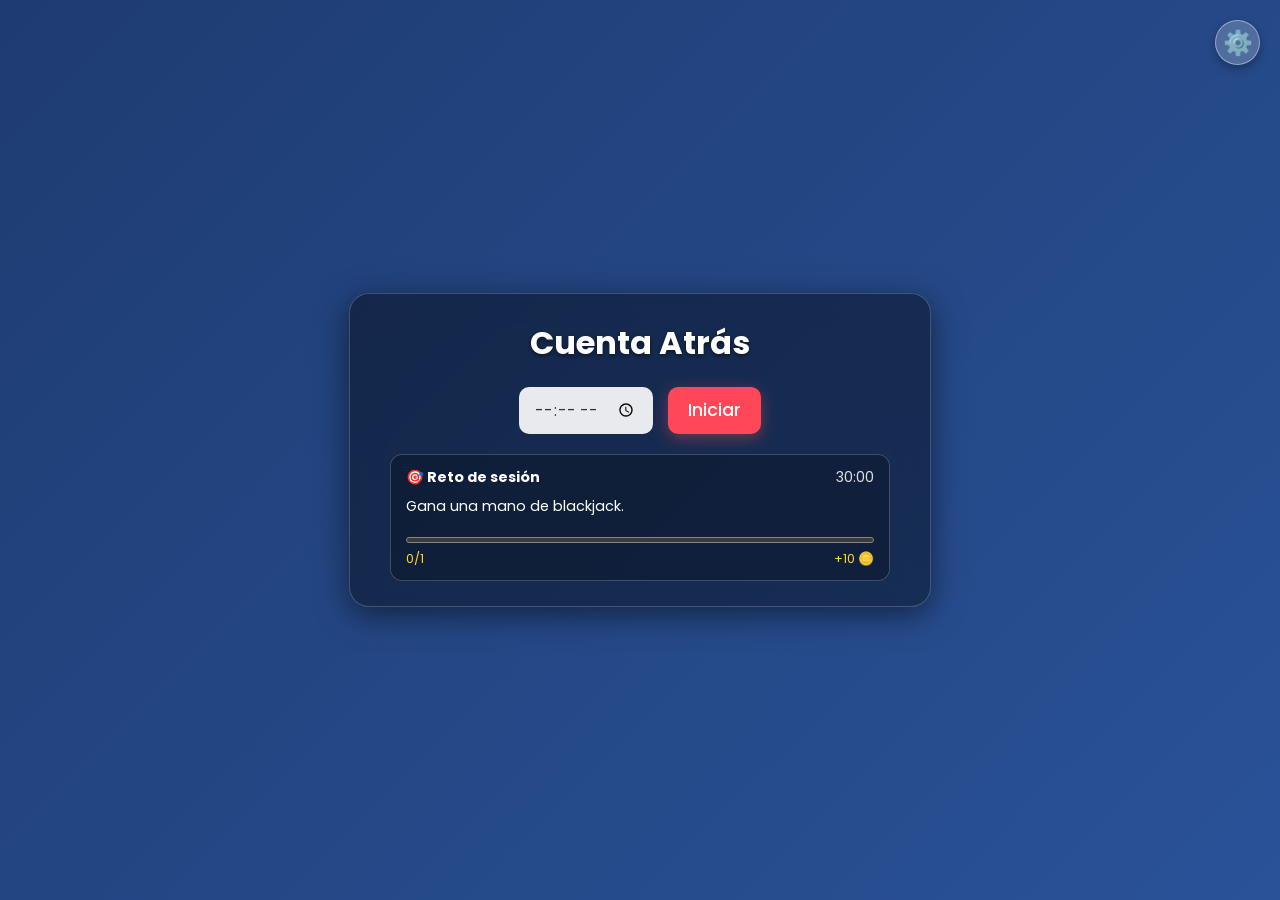
==== commit 07f7e601: "Implement session challenges feature with UI updates and event tracking" ====
--- a/index.html
+++ b/index.html
@@ -1,1061 +1,204 @@
-<!DOCTYPE html>
-<html lang="es">
-<head>
-    <meta charset="UTF-8">
-    <meta name="viewport" content="width=device-width, initial-scale=1.0">
-    <title>Cuenta Atrás</title>
-    <link href="https://fonts.googleapis.com/css2?family=Poppins:wght@300;500;700&display=swap" rel="stylesheet">
-    
-    <style>
-        /* =========================================
-           1. ESTILOS GENERALES Y FONDO
-           ========================================= */
-        body {
-            font-family: 'Poppins', sans-serif;
-            background: linear-gradient(135deg, #1e3c72 0%, #2a5298 100%);
-            background-size: cover;
-            background-position: center;
-            background-attachment: fixed;
-            color: #ffffff;
-            height: 100vh;
-            margin: 0;
-            display: flex;
-            flex-direction: column;
-            justify-content: center;
-            align-items: center;
-            overflow: hidden;
-            position: relative; 
-            gap: 15px;
-            transition: background 0.5s ease;
-        }
-
-        #toast {
-            position: fixed; top: -100px; left: 50%; transform: translateX(-50%);
-            background: rgba(255, 255, 255, 0.2); backdrop-filter: blur(15px); -webkit-backdrop-filter: blur(15px);
-            border: 1px solid rgba(255, 255, 255, 0.4); padding: 12px 25px; border-radius: 50px;
-            box-shadow: 0 10px 30px rgba(0,0,0,0.3); display: flex; align-items: center; gap: 15px;
-            z-index: 1000; transition: top 0.5s cubic-bezier(0.68, -0.55, 0.265, 1.55); font-weight: 500;
-        }
-        #toast.show { top: 20px; }
-        #toast.danger { background: rgba(255, 71, 87, 0.9); border-color: #ff4757; }
-        #toast button { background: rgba(0,0,0,0.3); border: none; color: white; border-radius: 50%; width: 25px; height: 25px; cursor: pointer; font-weight: bold; }
-
-        /* =========================================
-           2. CONTENEDORES Y RELOJ PRINCIPAL
-           ========================================= */
-        .container {
-            background: rgba(0, 0, 0, 0.4); backdrop-filter: blur(15px); -webkit-backdrop-filter: blur(15px);
-            border: 1px solid rgba(255, 255, 255, 0.2); padding: 25px 40px; border-radius: 20px;
-            box-shadow: 0 8px 32px 0 rgba(0, 0, 0, 0.5); text-align: center; max-width: 500px; width: 90%;
-            z-index: 2; position: relative; 
-        }
-
-        h1 { margin-top: 0; font-size: 2rem; margin-bottom: 20px; font-weight: 700; text-shadow: 0 2px 5px rgba(0,0,0,0.5); }
-        .controls { display: flex; justify-content: center; gap: 15px; margin-bottom: 20px; flex-wrap: wrap; }
-        input[type="time"], input[type="number"], input[type="text"], select {
-            padding: 10px 15px; font-size: 1rem; font-family: inherit; border: none; border-radius: 10px;
-            outline: none; background: rgba(255, 255, 255, 0.9); color: #333; cursor: pointer;
-        }
-        
-        .main-btn {
-            padding: 10px 20px; font-size: 1.1rem; font-family: inherit; font-weight: 500; border: none;
-            border-radius: 10px; background-color: #ff4757; color: white; cursor: pointer; transition: all 0.3s ease;
-            box-shadow: 0 4px 15px rgba(255, 71, 87, 0.4);
-        }
-        .main-btn:hover { background-color: #ff6b81; transform: translateY(-2px); }
-        .main-btn.stop-btn { background-color: #747d8c; box-shadow: none; transform: none; }
-
-        .countdown { display: none; justify-content: center; gap: 15px; }
-        .time-box {
-            display: flex; flex-direction: column; align-items: center; background: rgba(0, 0, 0, 0.4);
-            padding: 15px; border-radius: 15px; min-width: 60px; transition: all 0.3s ease; border: 1px solid rgba(255,255,255,0.1);
-        }
-        .time-box span { font-size: 2.5rem; font-weight: 700; line-height: 1; margin-bottom: 5px; transition: color 0.3s ease; }
-        .time-box small { font-size: 0.8rem; text-transform: uppercase; opacity: 0.8; }
-        .countdown.danger .time-box span { color: #ff4757; text-shadow: 0 0 15px rgba(255, 71, 87, 0.6); }
-        #message { display: none; font-size: 1.5rem; font-weight: 700; color: #2ed573; margin-top: 15px; animation: pulse 1.5s infinite; text-shadow: 0 2px 4px rgba(0,0,0,0.5); }
-
-        /* =========================================
-           3. SISTEMA DE FICHAS GLOBALES Y BOTONES
-           ========================================= */
-        .chip-selector { display: flex; gap: 10px; justify-content: center; margin-bottom: 15px; flex-wrap: wrap; }
-        .s-chip {
-            width: 35px; height: 35px; border-radius: 50%; display: flex; align-items: center; justify-content: center;
-            font-weight: 800; font-size: 0.85rem; border: 2px dashed rgba(255,255,255,0.6); cursor: pointer;
-            transition: 0.2s; color: white; text-shadow: 1px 1px 2px rgba(0,0,0,0.8); box-shadow: 0 2px 5px rgba(0,0,0,0.3);
-        }
-        .s-chip:hover { transform: scale(1.1); }
-        .s-chip.active { transform: scale(1.2); border: 2px solid white; box-shadow: 0 0 15px rgba(255,255,255,0.8); z-index: 5;}
-        
-        .ch-1 { background-color: #7f8c8d; } .ch-5 { background-color: #e74c3c; } .ch-10 { background-color: #3498db; } 
-        .ch-25 { background-color: #2ecc71; } .ch-100 { background-color: #2c3e50; } .ch-500 { background-color: #8e44ad; } 
-
-        #settingsBtn {
-            position: fixed; top: 20px; right: 20px; z-index: 10; background: rgba(255, 255, 255, 0.2);
-            border: 1px solid rgba(255, 255, 255, 0.4); border-radius: 50%; width: 45px; height: 45px;
-            font-size: 1.5rem; cursor: pointer; color: white; display: flex; justify-content: center; align-items: center;
-            transition: 0.3s; box-shadow: 0 4px 10px rgba(0,0,0,0.3);
-        }
-        #settingsBtn:hover { background: rgba(255, 255, 255, 0.4); transform: scale(1.1); }
-
-        /* =========================================
-           4. JUEGOS DEL CASINO Y TIENDA
-           ========================================= */
-        .game-container { padding: 15px 20px; display: none; max-width: 550px; width: 90%; }
-        .game-container h2 { font-size: 1.2rem; margin: 0 0 10px 0; text-shadow: 0 2px 4px rgba(0,0,0,0.5); }
-        .coins-display { font-size: 1.1rem; font-weight: bold; color: #ffd32a; margin-bottom: 10px; text-shadow: 0 2px 4px rgba(0,0,0,0.8); }
-        
-        /* Botones de esquina dentro del casino */
-        .corner-btn {
-            position: absolute; top: 15px; background: rgba(255,255,255,0.2); border: 1px solid rgba(255,255,255,0.4);
-            border-radius: 50%; width: 28px; height: 28px; color: white; font-weight: bold; cursor: pointer; transition: 0.3s;
-            display: flex; justify-content: center; align-items: center; font-family: inherit; z-index: 5;
-        }
-        .corner-btn:hover { background: rgba(255,255,255,0.5); transform: scale(1.1); }
-        .btn-left { left: 15px; }
-        .btn-right { right: 15px; }
-
-        .c-btn { padding: 10px 15px; font-weight: bold; border: none; border-radius: 8px; cursor: pointer; color: white; transition: 0.2s; box-shadow: 0 2px 5px rgba(0,0,0,0.3);}
-        .c-btn:disabled { background-color: #747d8c !important; cursor: not-allowed; opacity: 0.7;}
-        .c-btn:hover:not(:disabled) { filter: brightness(1.1); transform: translateY(-1px); }
-
-        /* --- Ruleta --- */
-        .r-wrapper { display: flex; flex-direction: column; gap: 4px; margin-bottom: 15px; user-select: none; width: 100%; }
-        .r-grid-main { display: grid; grid-template-columns: 35px repeat(12, 1fr); grid-template-rows: repeat(3, 30px); gap: 3px; }
-        .r-grid-dozens { display: grid; grid-template-columns: 35px repeat(3, 1fr); gap: 3px; height: 30px; }
-        .r-grid-bottom { display: grid; grid-template-columns: 35px repeat(4, 1fr); gap: 3px; height: 30px; }
-        .r-spacer { visibility: hidden; } 
-        
-        .r-cell {
-            border-radius: 4px; font-weight: bold; font-size: 0.85rem; cursor: pointer; position: relative; 
-            border: 1px solid rgba(255,255,255,0.3); transition: 0.1s; display: flex; align-items: center; 
-            justify-content: center; color: white; text-shadow: 1px 1px 2px rgba(0,0,0,0.8);
-        }
-        .r-cell:hover { opacity: 0.8; transform: scale(0.95); z-index: 5; border-color: white;}
-        .r-zero { grid-row: 1 / span 3; grid-column: 1; }
-        .c-red { background-color: rgba(232, 65, 24, 0.9); } .c-black { background-color: rgba(47, 54, 64, 0.9); } .c-green { background-color: rgba(76, 209, 55, 0.9); }
-        .c-blue { background-color: rgba(0, 151, 230, 0.9); } .c-dark { background-color: rgba(53, 59, 72, 0.9); }
-        
-        .board-chip {
-            position: absolute; top: 50%; left: 50%; transform: translate(-50%, -50%);
-            background: #fbc531; color: black; border-radius: 50%; width: 18px; height: 18px;
-            font-size: 0.55rem; font-weight: 800; display: flex; align-items: center; justify-content: center;
-            border: 1px solid #e1b12c; pointer-events: none; z-index: 2; box-shadow: 0 2px 5px rgba(0,0,0,0.6);
-        }
-
-        #rouletteSpinOverlay {
-            position: absolute; top: 0; left: 0; width: 100%; height: 100%; background: rgba(0, 0, 0, 0.85);
-            border-radius: 20px; display: none; flex-direction: column; justify-content: center; align-items: center;
-            z-index: 20; backdrop-filter: blur(5px);
-        }
-        .spin-number { font-size: 5rem; font-weight: bold; margin-bottom: 5px; text-shadow: 0 4px 10px rgba(0,0,0,0.8); }
-
-        /* --- Blackjack --- */
-        #bjBettingArea { display: flex; flex-direction: column; align-items: center; gap: 10px; margin-bottom: 10px;}
-        #bjGameArea { display: none; flex-direction: column; gap: 15px; }
-        
-        .bj-hand { background: rgba(0,0,0,0.4); padding: 10px; border-radius: 10px; min-height: 90px; flex: 1; min-width: 120px; border: 1px solid rgba(255,255,255,0.1);}
-        .bj-hand p { margin: 0 0 5px 0; font-weight: bold; font-size: 0.9rem; text-shadow: 0 1px 3px rgba(0,0,0,0.8);}
-        .bj-cards { display: flex; justify-content: center; gap: 5px; flex-wrap: wrap;}
-        
-        .playing-card {
-            background: white; border-radius: 5px; width: 40px; height: 60px; display: flex;
-            align-items: center; justify-content: center; font-weight: bold; font-size: 1.1rem;
-            color: black; box-shadow: 0 2px 5px rgba(0,0,0,0.6); border: 1px solid #ccc; position: relative;
-        }
-        .card-red { color: #e84118; }
-        .card-hidden { background: repeating-linear-gradient(45deg, #2980b9, #2980b9 5px, #3498db 5px, #3498db 10px); color: transparent; border: 1px solid white;}
-
-        /* =========================================
-           5. MODALES (AJUSTES, TIENDA, AYUDA)
-           ========================================= */
-        .modal { display: none; position: fixed; top: 0; left: 0; width: 100%; height: 100%; background: rgba(0, 0, 0, 0.7); z-index: 100; justify-content: center; align-items: center; backdrop-filter: blur(5px);}
-        .modal-content { background: rgba(30, 40, 60, 0.85); border: 1px solid rgba(255, 255, 255, 0.3); padding: 25px; border-radius: 20px; text-align: center; min-width: 320px; max-width: 90%; max-height: 90vh; overflow-y: auto; box-shadow: 0 15px 50px rgba(0,0,0,0.5);}
-        
-        .tabs { display: flex; justify-content: center; border-bottom: 1px solid rgba(255,255,255,0.3); margin-bottom: 15px; }
-        .tab-btn { background: transparent; border: none; color: white; font-size: 1rem; padding: 10px 15px; cursor: pointer; opacity: 0.6; }
-        .tab-btn.active { opacity: 1; border-bottom: 3px solid #2ed573; font-weight: bold; }
-        .tab-content { display: none; }
-        .tab-content.active { display: block; animation: fadeIn 0.3s ease; }
-        @keyframes fadeIn { from { opacity: 0; } to { opacity: 1; } }
-
-        .setting-group { background: rgba(0,0,0,0.3); padding: 15px; border-radius: 15px; margin-bottom: 15px; border: 1px solid rgba(255,255,255,0.05);}
-        .setting-group label { display: block; margin-bottom: 5px; opacity: 0.9; }
-
-        .toggle-btn { background-color: #ff4757; padding: 10px 20px; border: none; border-radius: 8px; color: white; font-weight: bold; cursor: pointer; width: 100%; transition: 0.3s; box-shadow: 0 2px 5px rgba(0,0,0,0.3);}
-        .toggle-btn.on { background-color: #2ed573; }
-        .close-modal-btn { padding: 10px 25px; background: rgba(255,255,255,0.1); border: 1px solid white; color: white; border-radius: 10px; cursor: pointer; width: 100%; margin-top: 5px; font-weight: bold; transition: 0.3s;}
-        .close-modal-btn:hover { background-color: white; color: #1e3c72; }
-
-        /* Tienda de Fondos Grid */
-        .store-grid { display: grid; grid-template-columns: repeat(auto-fit, minmax(140px, 1fr)); gap: 15px; margin-bottom: 20px; }
-        .store-item { background: rgba(0,0,0,0.4); border-radius: 10px; padding: 10px; border: 1px solid rgba(255,255,255,0.2); transition: 0.3s;}
-        .store-item:hover { border-color: rgba(255,255,255,0.5); transform: translateY(-2px); }
-        .store-preview { width: 100%; height: 80px; border-radius: 8px; margin-bottom: 10px; background-size: cover !important; background-position: center !important; border: 1px solid rgba(0,0,0,0.5);}
-
-        /* =========================================
-           6. ANIMACIONES (IMÁGENES, EXPLOSIÓN)
-           ========================================= */
-        .bouncing-image {
-            display: none; position: absolute; width: 75px; height: 75px; object-fit: cover;
-            background-color: rgba(255, 255, 255, 0.1); border-radius: 10px; box-shadow: 0 5px 15px rgba(0,0,0,0.6); z-index: 1; 
-        }
-        #img2 { filter: invert(1); }
-        #explosion { display: none; position: absolute; font-size: 8rem; z-index: 10; transform: translate(-50%, -50%); pointer-events: none; filter: drop-shadow(0 0 20px rgba(255,100,0,0.8));}
-        @keyframes explodeAnim { 0% { transform: scale(0.2); opacity: 1; } 40% { transform: scale(1.2); opacity: 1; } 100% { transform: scale(2); opacity: 0; } }
-        #flashbang { display: none; position: fixed; top: 0; left: 0; width: 100vw; height: 100vh; background-color: white; z-index: 9999; pointer-events: none; }
-    </style>
-</head>
-<body>
-
-    <div id="toast"><span id="toastMsg"></span><button id="closeToastBtn">✖</button></div>
-
-    <!-- Botones Flotantes Generales -->
-    <button id="settingsBtn" title="Ajustes">⚙️</button>
-
-    <!-- Modal: Tienda de Fondos -->
-    <div id="storeModal" class="modal">
-        <div class="modal-content" style="max-width: 600px;">
-            <h2 style="margin-bottom: 5px;">Tienda de Fondos 🛒</h2>
-            <div class="coins-display" style="margin-bottom: 20px;">Saldo: <span class="coin-display">0</span> 🪙</div>
-            
-            <div class="store-grid" id="bgStoreGrid">
-                <!-- Se rellena por JS -->
-            </div>
-            
-            <button id="closeStoreBtn" class="close-modal-btn">Volver al Casino</button>
-        </div>
-    </div>
-
-    <!-- Modal: Ajustes -->
-    <div id="settingsModal" class="modal">
-        <div class="modal-content">
-            <h2>Ajustes</h2>
-            <div class="tabs">
-                <button class="tab-btn active" data-target="tab-general">General</button>
-                <button class="tab-btn" data-target="tab-images">Imágenes</button>
-                <button class="tab-btn" data-target="tab-casino">Casino</button>
-            </div>
-
-            <div id="tab-general" class="tab-content active">
-                <div class="setting-group">
-                    <label>Desfase del timbre (Segundos)</label>
-                    <input type="number" id="offsetInput" value="0" style="width: 120px; text-align: center;">
-                </div>
-                <div class="setting-group">
-                    <label>Mensaje final personalizable</label>
-                    <input type="text" id="customMessageInput" style="width: 90%; text-align: center;">
-                </div>
-            </div>
-
-            <div id="tab-images" class="tab-content">
-                <div class="setting-group">
-                    <label>URL de la imagen de rebote</label>
-                    <input type="text" id="customUrlInput" style="width: 90%; font-size: 0.8rem;">
-                </div>
-                <div class="setting-group">
-                    <label>Imágenes rebotantes</label>
-                    <button id="toggleImagesBtn" class="toggle-btn">OFF</button>
-                </div>
-            </div>
-
-            <div id="tab-casino" class="tab-content">
-                <p style="font-size: 0.85rem; margin-top:0;">Activa un juego (solo 1 a la vez):</p>
-                <div class="setting-group">
-                    <label>🎰 Ruleta</label>
-                    <button id="toggleRouletteBtn" class="toggle-btn">OFF</button>
-                </div>
-                <div class="setting-group">
-                    <label>🃏 Blackjack</label>
-                    <button id="toggleBlackjackBtn" class="toggle-btn">OFF</button>
-                </div>
-            </div>
-            <button id="closeSettingsBtn" class="close-modal-btn">Cerrar Ajustes</button>
-        </div>
-    </div>
-
-    <!-- Modal: Ayuda -->
-    <div id="helpModal" class="modal">
-        <div class="modal-content" style="max-width: 380px;">
-            <h2 style="margin-bottom: 15px;">¿Cómo ganar monedas? 🪙</h2>
-            <div style="text-align: left; font-size: 0.95rem; opacity: 0.9; margin-bottom: 25px; line-height: 1.6;">
-                <p>⚠️ <b>Regla de Oro:</b><br>Solo recibirás monedas si el <b>cronómetro está en marcha Y tienes algún juego de casino activado</b>.</p>
-                <p><b>⏱️ Tiempo Activo:</b><br>Recibirás +1 moneda automáticamente por cada minuto que pase.</p>
-                <p><b>💥 Choques Lucrativos:</b><br>Si activas las <i>Imágenes Rebotantes</i>, ganarás +1 moneda extra cada vez que colisionen.</p>
-                <p><b>💲 Tienda:</b><br>Tus monedas también sirven para comprar fondos exclusivos pulsando el botón <b>$</b> en la mesa de apuestas.</p>
-            </div>
-            <button id="closeHelpBtn" class="close-modal-btn" style="background-color: #2ed573; border: none;">¡Entendido!</button>
-        </div>
-    </div>
-
-    <!-- Imágenes Rebotantes -->
-    <img id="img1" class="bouncing-image" alt="Imagen Normal">
-    <img id="img2" class="bouncing-image" alt="Imagen Invertida">
-    <div id="explosion">💥</div>
-    <div id="flashbang"></div>
-
-    <!-- Interfaz Principal del Reloj -->
-    <div class="container" id="mainContainer">
-        <h1>Cuenta Atrás</h1>
-        <div class="controls">
-            <input type="time" id="timeInput" required>
-            <button id="startBtn" class="main-btn">Iniciar</button>
-        </div>
-        <div class="countdown" id="countdownDisplay">
-            <div class="time-box"><span id="hours">00</span><small>Horas</small></div>
-            <div class="time-box"><span id="minutes">00</span><small>Minutos</small></div>
-            <div class="time-box"><span id="seconds">00</span><small>Segundos</small></div>
-        </div>
-        <div id="message"></div>
-    </div>
-
-    <!-- ================== JUEGO: RULETA ================== -->
-    <div class="container game-container" id="rouletteContainer">
-        <button class="corner-btn btn-left casinoStoreBtn" title="Tienda de Fondos">$</button>
-        <button class="corner-btn btn-right casinoHelpBtn" title="Ayuda">?</button>
-        
-        <div id="rouletteSpinOverlay">
-            <div class="spin-number" id="spinNumberDisplay">0</div>
-            <div class="spin-text" id="spinTextDisplay">Girando la ruleta...</div>
-        </div>
-
-        <h2>🎰 Tapete de Apuestas</h2>
-        <div class="coins-display">Saldo: <span class="coin-display">0</span> 🪙</div>
-        
-        <div class="chip-selector">
-            <div class="s-chip ch-1 active" data-val="1">1</div>
-            <div class="s-chip ch-5" data-val="5">5</div>
-            <div class="s-chip ch-10" data-val="10">10</div>
-            <div class="s-chip ch-25" data-val="25">25</div>
-            <div class="s-chip ch-100" data-val="100">100</div>
-            <div class="s-chip ch-500" data-val="500">500</div>
-        </div>
-
-        <div class="r-wrapper">
-            <div class="r-grid-main" id="mainNumbersGrid"></div>
-            <div class="r-grid-dozens">
-                <div class="r-spacer"></div>
-                <div class="r-cell c-blue" data-bet="1st12">1ª Doc.</div>
-                <div class="r-cell c-blue" data-bet="2nd12">2ª Doc.</div>
-                <div class="r-cell c-blue" data-bet="3rd12">3ª Doc.</div>
-            </div>
-            <div class="r-grid-bottom">
-                <div class="r-spacer"></div>
-                <div class="r-cell c-dark" data-bet="even">Par</div>
-                <div class="r-cell c-red" data-bet="red">Rojo</div>
-                <div class="r-cell c-black" data-bet="black">Negro</div>
-                <div class="r-cell c-dark" data-bet="odd">Impar</div>
-            </div>
-        </div>
-
-        <div style="display: flex; gap: 10px; justify-content: center;">
-            <button id="clearBetsBtn" class="c-btn" style="background-color: #e84118;">Limpiar Tapete</button>
-            <button id="spinBtn" class="c-btn" style="background-color: #2ed573; flex-grow:1;">Girar Ruleta</button>
-        </div>
-    </div>
-
-    <!-- ================== JUEGO: BLACKJACK ================== -->
-    <div class="container game-container" id="blackjackContainer">
-        <button class="corner-btn btn-left casinoStoreBtn" title="Tienda de Fondos">$</button>
-        <button class="corner-btn btn-right casinoHelpBtn" title="Ayuda">?</button>
-        
-        <h2>🃏 Mesa de Blackjack</h2>
-        <div class="coins-display">Saldo: <span class="coin-display">0</span> 🪙</div>
-        
-        <div id="bjBettingPhase">
-            <div class="chip-selector">
-                <div class="s-chip ch-1 active" data-val="1">1</div>
-                <div class="s-chip ch-5" data-val="5">5</div>
-                <div class="s-chip ch-10" data-val="10">10</div>
-                <div class="s-chip ch-25" data-val="25">25</div>
-                <div class="s-chip ch-100" data-val="100">100</div>
-                <div class="s-chip ch-500" data-val="500">500</div>
-            </div>
-            
-            <div id="bjBettingArea">
-                <div style="font-size:1.1rem; margin-bottom: 10px;">Apuesta: <b><span id="bjCurrentBetDisplay">0</span> 🪙</b></div>
-                <div style="display:flex; gap:10px; justify-content:center;">
-                    <button id="bjClearBetBtn" class="c-btn" style="background:#e84118;">Limpiar</button>
-                    <button id="bjDealBtn" class="c-btn" style="background:#2ed573; flex-grow:1;">Repartir</button>
-                </div>
-            </div>
-        </div>
-
-        <div id="bjGameArea">
-            <div class="bj-hand">
-                <p>Crupier: <span id="bjDealerScoreText">?</span></p>
-                <div id="bjDealerCards" class="bj-cards"></div>
-            </div>
-            <div id="bjPlayerHandsContainer" style="display:flex; gap:10px; justify-content:center; flex-wrap:wrap; width:100%;">
-                <!-- Manos del jugador -->
-            </div>
-            
-            <div style="display:flex; gap:10px; justify-content:center; margin-top:10px; flex-wrap:wrap;">
-                <button id="bjHitBtn" class="c-btn" style="background:#3498db;">Pedir</button>
-                <button id="bjStandBtn" class="c-btn" style="background:#e67e22;">Plantarse</button>
-                <button id="bjDoubleBtn" class="c-btn" style="background:#9b59b6;">Doblar</button>
-                <button id="bjSplitBtn" class="c-btn" style="background:#f1c40f; color:black; display:none;">Dividir</button>
-            </div>
-            <div id="bjResult" style="margin-top:15px; font-weight:bold; font-size:1.1rem; line-height: 1.4;"></div>
-            <button id="bjNewGameBtn" class="c-btn" style="background:#2ed573; width:100%; margin-top:10px; display:none;">Nueva Partida</button>
-        </div>
-    </div>
-
-    <!-- =========================================
-         JAVASCRIPT LÓGICO Y MOTOR
-         ========================================= -->
-    <script>
-        // --- 1. SISTEMA DE DATOS Y ANTI-CHEAT ---
-        const APP_VERSION = "v8.1"; 
-        const STORAGE_KEY = "cuentaAtras_estado"; 
-        const defaultUrl = "https://external-content.duckduckgo.com/iu/?u=https%3A%2F%2Fi.kym-cdn.com%2Fphotos%2Fimages%2Foriginal%2F003%2F136%2F289%2F782.jpg&f=1&nofb=1&ipt=e251919d7b84b303d27ec7336b0e609f7e6d6f02728fca0a66319ca9a4c37c25";
-
-        const bgData = {
-            'default': { name: 'Clásico', url: '' },
-            'eta': { name: 'ETA', url: 'https://media.cnn.com/api/v1/images/stellar/prod/cnne-397053-eta-announce-cessation-of-armed-conflict.jpg?c=16x9&q=h_833,w_1480,c_fill' },
-            'imperio': { name: 'Imperio', url: 'https://e01-phantom-elmundo.uecdn.es/988efe188f45bd45da6cd1997682c3a3/crop/0x0/1200x800/resize/828/f/jpg/assets/multimedia/imagenes/2024/02/15/17079962629188.png' },
-            'matrix': { name: 'Matrix', url: 'https://cdn.wallpapersafari.com/21/90/xY9urp.jpg' },
-            'goats': { name: 'Goats', url: 'https://www.marketingregistrado.com/img/noticias/pnco4jfsvvf2vh5iwb4xgjlnbe.jpg' }
-        };
-
-        let appState = {
-            version: APP_VERSION, offsetSecs: 0, customMessage: "¡El tiempo ha terminado! 🎉",
-            customUrl: defaultUrl, imagesEnabled: false, activeGame: 'none', coins: 0,
-            ownedBgs: ['default'], activeBg: 'default',
-            signature: "" 
-        };
-        
-        let countdownInterval = null; let animationFrame = null; let flashTimeout = null; let respawnTimeout = null;
-        let isRunning = false; let targetDate = null; let imagesAlive = false; let activeSecondsCounter = 0; 
-        
-        let containerRect = null; let activeGameRect = null;
-        const objImg1 = { el: document.getElementById('img1'), x: 0, y: 0, vx: 0, vy: 0, w: 75, h: 75 };
-        const objImg2 = { el: document.getElementById('img2'), x: 0, y: 0, vx: 0, vy: 0, w: 75, h: 75 };
-        
-        // Fichas Globales
-        let currentChipValue = 1;
-        document.querySelectorAll('.s-chip').forEach(chip => {
-            chip.addEventListener('click', function() {
-                currentChipValue = parseInt(this.getAttribute('data-val'));
-                document.querySelectorAll('.s-chip').forEach(c => c.classList.remove('active'));
-                document.querySelectorAll(`.s-chip[data-val="${currentChipValue}"]`).forEach(c => c.classList.add('active'));
-            });
-        });
-
-        // --- 2. MOTOR DE ALMACENAMIENTO, ANTI-CHEAT Y FONDOS ---
-        function showToast(msg, isDanger = false) {
-            const toast = document.getElementById('toast');
-            document.getElementById('toastMsg').innerText = msg;
-            if (isDanger) toast.classList.add('danger'); else toast.classList.remove('danger');
-            toast.classList.add('show');
-            setTimeout(() => toast.classList.remove('show'), 5000);
-        }
-
-        // Genera la firma de seguridad (SALT ÚNICO DE LA V8)
-        function generateSignature(coins) {
-            return btoa("casino_secure_" + coins + "_salt_v8");
-        }
-
-        // COMPROBADOR DE SEGURIDAD (Se ejecuta ANTES de cualquier transacción)
-        function checkSignature() {
-            if (appState.signature && appState.signature !== generateSignature(appState.coins)) {
-                appState.coins = 0;
-                appState.signature = generateSignature(0);
-                saveState(); updateCoinDisplay();
-                showToast("🚨 ANTI-CHEAT: Manipulación detectada. Fondos confiscados.", true);
-                return false;
-            }
-            return true;
-        }
-
-        // FUNCIÓN MAESTRA DE ECONOMÍA
-        function modificarMonedas(amount) {
-            if (!checkSignature()) return false; 
-
-            if (amount < 0 && appState.coins + amount < 0) {
-                showToast("🪙 Monedas insuficientes.", true);
-                return false;
-            }
-            
-            appState.coins += amount;
-            appState.signature = generateSignature(appState.coins);
-            updateCoinDisplay();
-            saveState();
-            return true;
-        }
-
-        function applyBackground() {
-            const bg = bgData[appState.activeBg];
-            if (bg && bg.url !== '') {
-                document.body.style.background = `url('${bg.url}') no-repeat center center fixed`;
-                document.body.style.backgroundSize = 'cover';
-            } else {
-                document.body.style.background = 'linear-gradient(135deg, #1e3c72 0%, #2a5298 100%)';
-            }
-        }
-
-        function updateToggleBtn(btn, state) {
-            if(state) { btn.innerText = `ON`; btn.classList.add('on'); btn.classList.remove('off'); } 
-            else { btn.innerText = `OFF`; btn.classList.add('off'); btn.classList.remove('on'); }
-        }
-
-        function syncUI() {
-            document.getElementById('offsetInput').value = appState.offsetSecs;
-            document.getElementById('customMessageInput').value = appState.customMessage;
-            document.getElementById('customUrlInput').value = appState.customUrl;
-            objImg1.el.src = appState.customUrl; objImg2.el.src = appState.customUrl;
-
-            updateToggleBtn(document.getElementById('toggleImagesBtn'), appState.imagesEnabled);
-            updateToggleBtn(document.getElementById('toggleRouletteBtn'), appState.activeGame === 'roulette');
-            updateToggleBtn(document.getElementById('toggleBlackjackBtn'), appState.activeGame === 'blackjack');
-
-            document.getElementById('rouletteContainer').style.display = (appState.activeGame === 'roulette') ? 'block' : 'none';
-            document.getElementById('blackjackContainer').style.display = (appState.activeGame === 'blackjack') ? 'block' : 'none';
-            
-            applyBackground();
-            updateCoinDisplay();
-            renderStore();
-        }
-
-        function loadState() {
-            const storedData = localStorage.getItem(STORAGE_KEY);
-            if (storedData) {
-                try {
-                    const parsedData = JSON.parse(storedData);
-                    
-                    if (parsedData.version !== APP_VERSION) {
-                        parsedData.signature = generateSignature(parsedData.coins); 
-                        if (!parsedData.ownedBgs) parsedData.ownedBgs = ['default'];
-                        if (!parsedData.activeBg) parsedData.activeBg = 'default';
-                        showToast(`✨ Actualizado a ${APP_VERSION}: Botón de tienda reubicado en las mesas de casino. 🛒`);
-                    } else if (parsedData.signature && parsedData.signature !== generateSignature(parsedData.coins)) {
-                        parsedData.coins = 0; parsedData.signature = generateSignature(0);
-                        setTimeout(() => showToast("🚨 ANTI-CHEAT: Manipulación de fondos detectada.", true), 1500);
-                    }
-
-                    appState = { ...appState, ...parsedData, version: APP_VERSION };
-                } catch(e) { appState.coins = 0; appState.signature = generateSignature(0); }
-            } else {
-                appState.signature = generateSignature(appState.coins);
-            }
-            syncUI(); saveState(); 
-        }
-
-        function saveState() { 
-            appState.signature = generateSignature(appState.coins); 
-            localStorage.setItem(STORAGE_KEY, JSON.stringify(appState)); 
-        }
-        function updateCoinDisplay() { document.querySelectorAll('.coin-display').forEach(el => el.innerText = appState.coins); }
-
-        loadState();
-        document.getElementById('closeToastBtn').addEventListener('click', () => document.getElementById('toast').classList.remove('show'));
-
-        // ======================================================================
-        // 3. TIENDA DE FONDOS
-        // ======================================================================
-        const storeModal = document.getElementById('storeModal');
-        
-        document.querySelectorAll('.casinoStoreBtn').forEach(btn => {
-            btn.addEventListener('click', () => { storeModal.style.display = 'flex'; renderStore(); });
-        });
-        
-        document.getElementById('closeStoreBtn').addEventListener('click', () => storeModal.style.display = 'none');
-
-        function renderStore() {
-            const grid = document.getElementById('bgStoreGrid');
-            grid.innerHTML = '';
-            Object.keys(bgData).forEach(key => {
-                const bg = bgData[key];
-                const isOwned = appState.ownedBgs.includes(key);
-                const isEquipped = appState.activeBg === key;
-                
-                let btnHTML = '';
-                if (isEquipped) btnHTML = `<button class="c-btn" style="background:#747d8c; width:100%;" disabled>Equipado</button>`;
-                else if (isOwned) btnHTML = `<button class="c-btn equip-bg-btn" data-id="${key}" style="background:#3498db; width:100%;">Equipar</button>`;
-                else btnHTML = `<button class="c-btn buy-bg-btn" data-id="${key}" style="background:#2ed573; width:100%;">Comprar 100🪙</button>`;
-
-                const previewStyle = bg.url ? `background: url('${bg.url}')` : `background: linear-gradient(135deg, #1e3c72, #2a5298)`;
-
-                grid.innerHTML += `
-                    <div class="store-item">
-                        <div class="store-preview" style="${previewStyle}"></div>
-                        <h3 style="margin: 0 0 10px 0; font-size:1rem;">${bg.name}</h3>
-                        ${btnHTML}
-                    </div>
-                `;
-            });
-
-            // Listener de Compra (Se activa el comprobador de Anti-Cheat)
-            document.querySelectorAll('.buy-bg-btn').forEach(btn => btn.addEventListener('click', (e) => {
-                const id = e.target.getAttribute('data-id');
-                if (modificarMonedas(-100)) {
-                    appState.ownedBgs.push(id); appState.activeBg = id;
-                    saveState(); applyBackground(); renderStore();
-                    showToast(`✨ Fondo '${bgData[id].name}' adquirido y equipado.`);
-                }
-            }));
-
-            document.querySelectorAll('.equip-bg-btn').forEach(btn => btn.addEventListener('click', (e) => {
-                appState.activeBg = e.target.getAttribute('data-id');
-                saveState(); applyBackground(); renderStore();
-            }));
-        }
-
-        // Modales y Pestañas
-        const settingsModal = document.getElementById('settingsModal');
-        const helpModal = document.getElementById('helpModal');
-        document.getElementById('settingsBtn').addEventListener('click', () => settingsModal.style.display = 'flex');
-        document.getElementById('closeSettingsBtn').addEventListener('click', () => settingsModal.style.display = 'none');
-        document.getElementById('closeHelpBtn').addEventListener('click', () => helpModal.style.display = 'none');
-        document.querySelectorAll('.casinoHelpBtn').forEach(btn => btn.addEventListener('click', () => helpModal.style.display = 'flex'));
-
-        document.querySelectorAll('.tab-btn').forEach(btn => {
-            btn.addEventListener('click', () => {
-                document.querySelectorAll('.tab-btn').forEach(b => b.classList.remove('active'));
-                document.querySelectorAll('.tab-content').forEach(c => c.classList.remove('active'));
-                btn.classList.add('active'); document.getElementById(btn.dataset.target).classList.add('active');
-            });
-        });
-
-        document.getElementById('offsetInput').addEventListener('input', (e) => { appState.offsetSecs = parseInt(e.target.value) || 0; saveState(); });
-        document.getElementById('customMessageInput').addEventListener('input', (e) => { appState.customMessage = e.target.value; saveState(); });
-        document.getElementById('customUrlInput').addEventListener('input', (e) => {
-            appState.customUrl = e.target.value.trim() || defaultUrl; objImg1.el.src = appState.customUrl; objImg2.el.src = appState.customUrl; saveState();
-        });
-
-        document.getElementById('toggleImagesBtn').addEventListener('click', () => {
-            appState.imagesEnabled = !appState.imagesEnabled; saveState(); syncUI();
-            if (appState.imagesEnabled && isRunning) spawnImages(); else hideImages();
-        });
-
-        document.getElementById('toggleRouletteBtn').addEventListener('click', () => {
-            appState.activeGame = appState.activeGame === 'roulette' ? 'none' : 'roulette';
-            saveState(); syncUI(); updateCollisionCache();
-        });
-        document.getElementById('toggleBlackjackBtn').addEventListener('click', () => {
-            appState.activeGame = appState.activeGame === 'blackjack' ? 'none' : 'blackjack';
-            saveState(); syncUI(); updateCollisionCache();
-        });
-
-        // ======================================================================
-        // 4. JUEGO: RULETA
-        // ======================================================================
-        const redNums = [1,3,5,7,9,12,14,16,18,19,21,23,25,27,30,32,34,36];
-        const mainGrid = document.getElementById('mainNumbersGrid');
-        let numsHTML = `<div class="r-cell r-zero c-green" data-bet="0">0</div>`;
-        for(let i = 1; i <= 36; i++) {
-            const col = Math.ceil(i/3) + 1; let row = (i % 3 === 0) ? 1 : ((i % 3 === 2) ? 2 : 3); 
-            const colorClass = redNums.includes(i) ? 'c-red' : 'c-black';
-            numsHTML += `<div class="r-cell ${colorClass}" data-bet="${i}" style="grid-column:${col}; grid-row:${row}">${i}</div>`;
-        }
-        mainGrid.innerHTML = numsHTML;
-
-        let currentBets = {}; let isSpinning = false;
-        function renderRouletteChips() {
-            document.querySelectorAll('.board-chip').forEach(el => el.remove()); 
-            for (const [betKey, amount] of Object.entries(currentBets)) {
-                if(amount > 0) {
-                    const cell = document.querySelector(`.r-cell[data-bet="${betKey}"]`);
-                    if(cell) cell.innerHTML += `<div class="board-chip">${amount >= 1000 ? (amount/1000).toFixed(1)+'k' : amount}</div>`;
-                }
-            }
-        }
-
-        document.querySelectorAll('.r-cell').forEach(cell => {
-            cell.addEventListener('click', function() {
-                if(isSpinning) return; 
-                const betType = this.getAttribute('data-bet');
-                // Intentamos cobrar la ficha
-                if (modificarMonedas(-currentChipValue)) {
-                    currentBets[betType] = (currentBets[betType] || 0) + currentChipValue;
-                    renderRouletteChips();
-                }
-            });
-        });
-
-        const spinBtn = document.getElementById('spinBtn'); const clearBetsBtn = document.getElementById('clearBetsBtn');
-        clearBetsBtn.addEventListener('click', () => {
-            if(isSpinning) return;
-            let refunded = 0; for (let amt of Object.values(currentBets)) refunded += amt;
-            if (refunded > 0) modificarMonedas(refunded); 
-            currentBets = {}; renderRouletteChips();
-        });
-
-        spinBtn.addEventListener('click', () => {
-            if(isSpinning || !checkSignature()) return; // Anti-cheat check 
-            const totalBets = Object.values(currentBets).reduce((a, b) => a + b, 0);
-            if(totalBets === 0) { showToast("¡Coloca fichas en el tapete!"); return; }
-
-            isSpinning = true; spinBtn.disabled = true; clearBetsBtn.disabled = true;
-            const overlay = document.getElementById('rouletteSpinOverlay');
-            const spinNumDisp = document.getElementById('spinNumberDisplay');
-            const spinTextDisp = document.getElementById('spinTextDisplay');
-            
-            overlay.style.display = 'flex'; spinTextDisp.innerText = "Girando..."; spinTextDisp.style.color = "#fbc531";
-
-            let spinInterval = setInterval(() => { spinNumDisp.innerText = Math.floor(Math.random() * 37); }, 50);
-
-            setTimeout(() => {
-                clearInterval(spinInterval); const result = Math.floor(Math.random() * 37);
-                let resultColor = 'Verde'; if (result !== 0) resultColor = redNums.includes(result) ? 'Rojo' : 'Negro';
-                
-                spinNumDisp.innerText = result;
-                spinNumDisp.style.color = resultColor === 'Rojo' ? '#ff4757' : (resultColor === 'Negro' ? '#747d8c' : '#4cd137');
-
-                let totalWon = 0;
-                for (const [betType, amount] of Object.entries(currentBets)) {
-                    if(!isNaN(betType) && parseInt(betType) === result) totalWon += amount * 36;
-                    else if(betType === '1st12' && result >= 1 && result <= 12) totalWon += amount * 3;
-                    else if(betType === '2nd12' && result >= 13 && result <= 24) totalWon += amount * 3;
-                    else if(betType === '3rd12' && result >= 25 && result <= 36) totalWon += amount * 3;
-                    else if(betType === 'red' && resultColor === 'Rojo') totalWon += amount * 2;
-                    else if(betType === 'black' && resultColor === 'Negro') totalWon += amount * 2;
-                    else if(betType === 'even' && result !== 0 && result % 2 === 0) totalWon += amount * 2;
-                    else if(betType === 'odd' && result !== 0 && result % 2 !== 0) totalWon += amount * 2;
-                }
-
-                if(totalWon > 0) {
-                    spinTextDisp.innerText = `¡GANASTE ${totalWon} 🪙!`; spinTextDisp.style.color = "#4cd137"; 
-                    modificarMonedas(totalWon);
-                } else { spinTextDisp.innerText = "Perdiste las fichas 💀"; spinTextDisp.style.color = "#ff4757"; }
-
-                currentBets = {}; renderRouletteChips();
-                setTimeout(() => {
-                    overlay.style.display = 'none'; spinNumDisp.style.color = "white"; 
-                    isSpinning = false; spinBtn.disabled = false; clearBetsBtn.disabled = false;
-                }, 2500);
-            }, 2000);
-        });
-
-        // ======================================================================
-        // 5. JUEGO: BLACKJACK
-        // ======================================================================
-        let bjDeck = []; let bjHands = []; let bjBets = []; let bjDealerHand = [];
-        let bjActiveHandIdx = 0; let bjCurrentBet = 0; let bjState = 'betting'; 
-
-        const uiBjBetArea = document.getElementById('bjBettingPhase');
-        const uiBjGameArea = document.getElementById('bjGameArea');
-        const uiBjBetDisp = document.getElementById('bjCurrentBetDisplay');
-        const uiBjRes = document.getElementById('bjResult');
-        
-        const btnHit = document.getElementById('bjHitBtn'); const btnStand = document.getElementById('bjStandBtn');
-        const btnDouble = document.getElementById('bjDoubleBtn'); const btnSplit = document.getElementById('bjSplitBtn');
-        const btnNewGame = document.getElementById('bjNewGameBtn');
-
-        function buildBjDeck() {
-            const values = ['2','3','4','5','6','7','8','9','10','J','Q','K','A']; const suits = ['♠','♥','♣','♦'];
-            bjDeck = []; for(let s of suits) { for(let v of values) { bjDeck.push({v, s}); } }
-            for (let i = bjDeck.length - 1; i > 0; i--) {
-                const j = Math.floor(Math.random() * (i + 1)); [bjDeck[i], bjDeck[j]] = [bjDeck[j], bjDeck[i]];
-            }
-        }
-        function getBjCardVal(c) { if(['J','Q','K'].includes(c.v)) return 10; if(c.v === 'A') return 11; return parseInt(c.v); }
-        function getBjScore(hand) {
-            let score = 0; let aces = 0;
-            hand.forEach(c => { score += getBjCardVal(c); if(c.v === 'A') aces++; });
-            while(score > 21 && aces > 0) { score -= 10; aces--; }
-            return score;
-        }
-
-        function renderBjHandCards(hand, elementId, hideSecondCard = false) {
-            const el = document.getElementById(elementId); el.innerHTML = '';
-            hand.forEach((c, idx) => {
-                if(hideSecondCard && idx === 1) { el.innerHTML += `<div class="playing-card card-hidden">?</div>`; } 
-                else {
-                    const color = (c.s === '♥' || c.s === '♦') ? 'card-red' : '';
-                    el.innerHTML += `<div class="playing-card ${color}">${c.v}<br>${c.s}</div>`;
-                }
-            });
-        }
-
-        function renderBjState(hideDealerCard) {
-            const dealerScoreEl = document.getElementById('bjDealerScoreText');
-            if(hideDealerCard) { dealerScoreEl.innerText = "?"; renderBjHandCards(bjDealerHand, 'bjDealerCards', true); } 
-            else { dealerScoreEl.innerText = getBjScore(bjDealerHand); renderBjHandCards(bjDealerHand, 'bjDealerCards', false); }
-            
-            const container = document.getElementById('bjPlayerHandsContainer'); container.innerHTML = '';
-            for(let i=0; i<bjHands.length; i++) {
-                let score = getBjScore(bjHands[i]); let isActive = (bjState === 'playing' && i === bjActiveHandIdx);
-                let borderStyle = isActive ? 'border: 2px solid #2ed573; box-shadow: 0 0 10px #2ed573;' : 'border: 1px solid rgba(255,255,255,0.1); opacity:0.8;';
-                
-                let handDiv = document.createElement('div'); handDiv.className = 'bj-hand'; handDiv.style.cssText = borderStyle;
-                let title = bjHands.length > 1 ? `Mano ${i+1} (${bjBets[i]}🪙)` : `Tu Mano`;
-                handDiv.innerHTML = `<p>${title}: <span style="font-weight:bold;">${score}</span></p><div id="bjPlayerHand${i}" class="bj-cards"></div>`;
-                container.appendChild(handDiv); renderBjHandCards(bjHands[i], `bjPlayerHand${i}`, false);
-            }
-            
-            if(bjState === 'playing') {
-                btnHit.style.display = 'block'; btnStand.style.display = 'block';
-                // Check if user has enough coins to double
-                let canDouble = bjHands[bjActiveHandIdx].length === 2 && appState.coins >= bjBets[bjActiveHandIdx] && checkSignature();
-                btnDouble.style.display = canDouble ? 'block' : 'none';
-                
-                let canSplit = bjHands.length === 1 && bjHands[0].length === 2 && getBjCardVal(bjHands[0][0]) === getBjCardVal(bjHands[0][1]) && appState.coins >= bjBets[0] && checkSignature();
-                btnSplit.style.display = canSplit ? 'block' : 'none';
-            } else { btnHit.style.display = 'none'; btnStand.style.display = 'none'; btnDouble.style.display = 'none'; btnSplit.style.display = 'none'; }
-        }
-
-        function advanceBjHand() {
-            bjActiveHandIdx++;
-            if (bjActiveHandIdx >= bjHands.length) {
-                if (bjHands.every(h => getBjScore(h) > 21)) finishBjResolution(); else dealerTurn();
-            } else { renderBjState(true); }
-        }
-
-        function dealerTurn() {
-            bjState = 'dealer'; renderBjState(false);
-            function dealerAction() {
-                if(getBjScore(bjDealerHand) < 17) { bjDealerHand.push(bjDeck.pop()); renderBjState(false); setTimeout(dealerAction, 600);
-                } else { finishBjResolution(); }
-            }
-            setTimeout(dealerAction, 600);
-        }
-
-        function finishBjResolution() {
-            bjState = 'resolved'; renderBjState(false);
-            let dScore = getBjScore(bjDealerHand); let totalWon = 0; let resultMsgs = [];
-            
-            for(let i=0; i<bjHands.length; i++) {
-                let pScore = getBjScore(bjHands[i]); let bet = bjBets[i];
-                let msg = bjHands.length > 1 ? `Mano ${i+1}: ` : "";
-                
-                if (pScore > 21) { msg += "Te pasaste. 💀"; } 
-                else if (dScore > 21) { msg += `Ganaste ${bet*2}🪙!`; totalWon += bet*2; } 
-                else if (pScore > dScore) { msg += `Ganaste ${bet*2}🪙!`; totalWon += bet*2; } 
-                else if (pScore < dScore) { msg += "Gana el Crupier 💀"; } 
-                else { msg += `Empate.`; totalWon += bet; }
-                
-                resultMsgs.push(`<span style="color:${(pScore<=21 && (dScore>21 || pScore>dScore)) ? '#4cd137' : (pScore>21 || pScore<dScore ? '#ff4757' : '#fbc531')}">${msg}</span>`);
-            }
-            
-            if(totalWon > 0) modificarMonedas(totalWon);
-            
-            uiBjRes.innerHTML = resultMsgs.join("<br>");
-            btnNewGame.style.display = 'block'; bjCurrentBet = 0; uiBjBetDisp.innerText = bjCurrentBet; 
-        }
-
-        document.getElementById('bjBettingPhase').addEventListener('click', (e) => {
-            if(bjState !== 'betting') return;
-            if (e.target.classList.contains('s-chip')) {
-                if (modificarMonedas(-currentChipValue)) {
-                    bjCurrentBet += currentChipValue; uiBjBetDisp.innerText = bjCurrentBet;
-                }
-            }
-        });
-
-        document.getElementById('bjClearBetBtn').addEventListener('click', () => {
-            if(bjState !== 'betting') return;
-            if (bjCurrentBet > 0) modificarMonedas(bjCurrentBet); 
-            bjCurrentBet = 0; uiBjBetDisp.innerText = bjCurrentBet;
-        });
-
-        document.getElementById('bjDealBtn').addEventListener('click', () => {
-            if (!checkSignature()) return;
-            if (bjCurrentBet === 0) { showToast("Pon alguna ficha primero."); return; }
-            bjState = 'playing'; uiBjBetArea.style.display = 'none'; uiBjGameArea.style.display = 'flex';
-            uiBjRes.innerHTML = ""; btnNewGame.style.display = 'none';
-
-            buildBjDeck(); bjHands = [ [bjDeck.pop(), bjDeck.pop()] ]; bjDealerHand = [bjDeck.pop(), bjDeck.pop()];
-            bjBets = [ bjCurrentBet ]; bjActiveHandIdx = 0; renderBjState(true);
-
-            if(getBjScore(bjHands[0]) === 21) {
-                bjState = 'resolved'; renderBjState(false);
-                let win = Math.floor(bjBets[0] * 2.5); 
-                modificarMonedas(win);
-                uiBjRes.innerHTML = `<span style="color:#4cd137">¡BLACKJACK! Ganaste ${win} 🪙</span>`;
-                btnHit.style.display = 'none'; btnStand.style.display = 'none'; btnDouble.style.display = 'none'; btnSplit.style.display = 'none';
-                btnNewGame.style.display = 'block'; bjCurrentBet = 0; uiBjBetDisp.innerText = bjCurrentBet;
-            }
-        });
-
-        btnHit.addEventListener('click', () => {
-            if(bjState !== 'playing' || !checkSignature()) return;
-            bjHands[bjActiveHandIdx].push(bjDeck.pop()); renderBjState(true);
-            if(getBjScore(bjHands[bjActiveHandIdx]) > 21) advanceBjHand();
-        });
-
-        btnDouble.addEventListener('click', () => {
-            if(bjState !== 'playing') return;
-            if(modificarMonedas(-bjBets[bjActiveHandIdx])) {
-                bjBets[bjActiveHandIdx] *= 2; 
-                bjHands[bjActiveHandIdx].push(bjDeck.pop()); renderBjState(true); advanceBjHand();
-            }
-        });
-
-        btnSplit.addEventListener('click', () => {
-            if(bjState !== 'playing') return;
-            if(modificarMonedas(-bjBets[0])) {
-                bjBets.push(bjBets[0]); 
-                let c1 = bjHands[0][0]; let c2 = bjHands[0][1];
-                bjHands = [ [c1, bjDeck.pop()], [c2, bjDeck.pop()] ];
-                renderBjState(true);
-            }
-        });
-
-        btnStand.addEventListener('click', () => { if(bjState === 'playing' && checkSignature()) advanceBjHand(); });
-        btnNewGame.addEventListener('click', () => { bjState = 'betting'; uiBjBetArea.style.display = 'flex'; uiBjGameArea.style.display = 'none'; });
-
-        // ======================================================================
-        // 6. MOTOR DE FÍSICAS DE IMÁGENES Y RESIZE OBSERVER
-        // ======================================================================
-        function getRandSpeed() { return (Math.random() * 4 + 3) * (Math.random() > 0.5 ? 1 : -1); }
-        
-        function updateCollisionCache() { 
-            containerRect = document.getElementById('mainContainer').getBoundingClientRect();
-            const actContainer = appState.activeGame === 'roulette' ? document.getElementById('rouletteContainer') : 
-                                (appState.activeGame === 'blackjack' ? document.getElementById('blackjackContainer') : null);
-            activeGameRect = (actContainer && actContainer.style.display !== 'none') ? actContainer.getBoundingClientRect() : null;
-        }
-        
-        const resizeObserver = new ResizeObserver(() => updateCollisionCache());
-        document.querySelectorAll('.container').forEach(c => resizeObserver.observe(c));
-        window.addEventListener('resize', updateCollisionCache);
-
-        function hideImages() { imagesAlive = false; objImg1.el.style.display = 'none'; objImg2.el.style.display = 'none'; clearTimeout(respawnTimeout); }
-        function spawnImages() {
-            imagesAlive = true; objImg1.el.style.display = 'block'; objImg2.el.style.display = 'block';
-            objImg1.x = 0; objImg1.y = 0; objImg2.x = window.innerWidth - 75; objImg2.y = window.innerHeight - 75; 
-            objImg1.vx = getRandSpeed(); objImg1.vy = getRandSpeed(); objImg2.vx = getRandSpeed(); objImg2.vy = getRandSpeed();
-        }
-
-        function handleObstacleCollision(img, rect) {
-            if (!rect) return; 
-            if (img.x < rect.right && img.x + img.w > rect.left && img.y < rect.bottom && img.y + img.h > rect.top) {
-                const overlapL = (img.x + img.w) - rect.left; const overlapR = rect.right - img.x;
-                const overlapT = (img.y + img.h) - rect.top; const overlapB = rect.bottom - img.y;
-                const minOverlap = Math.min(overlapL, overlapR, overlapT, overlapB);
-
-                if (minOverlap === overlapL) { img.x = rect.left - img.w; img.vx = -Math.abs(img.vx); }
-                else if (minOverlap === overlapR) { img.x = rect.right; img.vx = Math.abs(img.vx); }
-                else if (minOverlap === overlapT) { img.y = rect.top - img.h; img.vy = -Math.abs(img.vy); }
-                else if (minOverlap === overlapB) { img.y = rect.bottom; img.vy = Math.abs(img.vy); }
-            }
-        }
-
-        function moveImage(img) {
-            img.x += img.vx; img.y += img.vy;
-            const rect = img.el.getBoundingClientRect(); img.w = rect.width; img.h = rect.height;
-            const maxW = window.innerWidth; const maxH = window.innerHeight;
-            
-            if (img.x <= 0) { img.x = 0; img.vx = Math.abs(img.vx); }
-            if (img.x + img.w >= maxW) { img.x = maxW - img.w; img.vx = -Math.abs(img.vx); }
-            if (img.y <= 0) { img.y = 0; img.vy = Math.abs(img.vy); }
-            if (img.y + img.h >= maxH) { img.y = maxH - img.h; img.vy = -Math.abs(img.vy); }
-
-            handleObstacleCollision(img, containerRect);
-            handleObstacleCollision(img, activeGameRect); 
-
-            img.el.style.left = img.x + 'px'; img.el.style.top = img.y + 'px';
-        }
-
-        function triggerExplosion() {
-            hideImages(); 
-            const cX = (Math.max(objImg1.x, objImg2.x) + Math.min(objImg1.x + objImg1.w, objImg2.x + objImg2.w)) / 2;
-            const cY = (Math.max(objImg1.y, objImg2.y) + Math.min(objImg1.y + objImg1.h, objImg2.y + objImg2.h)) / 2;
-
-            const exp = document.getElementById('explosion');
-            exp.style.left = cX + 'px'; exp.style.top = cY + 'px'; exp.style.display = 'block';
-            exp.style.animation = 'none'; exp.offsetHeight; exp.style.animation = 'explodeAnim 0.7s forwards';
-
-            const fb = document.getElementById('flashbang');
-            fb.style.display = 'block'; fb.style.animation = 'none'; fb.offsetHeight; fb.style.animation = 'flashAnim 5s forwards';
-
-            if (appState.activeGame !== 'none') {
-                if (modificarMonedas(1)) {
-                    showToast("💥 ¡Imágenes chocadas! Has ganado +1 Moneda 🪙");
-                }
-            }
-
-            flashTimeout = setTimeout(() => { fb.style.display = 'none'; }, 5000);
-            respawnTimeout = setTimeout(() => { if (isRunning && appState.imagesEnabled) spawnImages(); }, 30000); 
-        }
-
-        function gameLoop() {
-            if (!isRunning) return;
-            if (imagesAlive) {
-                moveImage(objImg1); moveImage(objImg2);
-                if (objImg1.w > 0 && objImg2.w > 0) {
-                    if (objImg1.x < objImg2.x + objImg2.w && objImg1.x + objImg1.w > objImg2.x &&
-                        objImg1.y < objImg2.y + objImg2.h && objImg1.y + objImg1.h > objImg2.y) {
-                        triggerExplosion();
-                    }
-                }
-            }
-            animationFrame = requestAnimationFrame(gameLoop);
-        }
-
-        // ======================================================================
-        // 7. LÓGICA DEL RELOJ PRINCIPAL
-        // ======================================================================
-        function stopApp() {
-            clearInterval(countdownInterval); cancelAnimationFrame(animationFrame);
-            clearTimeout(flashTimeout); clearTimeout(respawnTimeout);
-            isRunning = false; activeSecondsCounter = 0;
-            
-            const btn = document.getElementById('startBtn');
-            btn.innerText = "Iniciar"; btn.classList.remove('stop-btn');
-            
-            document.getElementById('countdownDisplay').style.display = 'none';
-            document.getElementById('countdownDisplay').classList.remove('danger');
-            document.getElementById('message').style.display = 'none';
-            
-            hideImages(); document.getElementById('explosion').style.display = 'none'; document.getElementById('flashbang').style.display = 'none'; 
-            document.getElementById('timeInput').value = ''; 
-        }
-
-        document.getElementById('startBtn').addEventListener('click', function() {
-            if (isRunning) { stopApp(); return; }
-            if (!document.getElementById('timeInput').value) { alert('Por favor, selecciona una hora.'); return; }
-
-            isRunning = true; activeSecondsCounter = 0;
-            
-            this.innerText = "Detener"; this.classList.add('stop-btn');
-            document.getElementById('message').style.display = 'none';
-            document.getElementById('countdownDisplay').style.display = 'flex';
-            document.getElementById('countdownDisplay').classList.remove('danger');
-            
-            updateCollisionCache(); 
-
-            if (appState.imagesEnabled) spawnImages();
-            animationFrame = requestAnimationFrame(gameLoop);
-
-            const [inputHours, inputMinutes] = document.getElementById('timeInput').value.split(':');
-            targetDate = new Date(); targetDate.setHours(parseInt(inputHours), parseInt(inputMinutes), 0, 0);
-            if (targetDate.getTime() < new Date().getTime()) { targetDate.setDate(targetDate.getDate() + 1); }
-
-            clearInterval(countdownInterval);
-            countdownInterval = setInterval(function() {
-                const now = new Date().getTime(); const offsetSecs = appState.offsetSecs;
-                const distance = targetDate.getTime() + (offsetSecs * 1000) - now;
-
-                if (appState.activeGame !== 'none') {
-                    activeSecondsCounter++;
-                    if (activeSecondsCounter >= 60) { 
-                        activeSecondsCounter = 0; 
-                        modificarMonedas(1); 
-                    }
-                }
-
-                if (distance <= 0) {
-                    stopApp(); 
-                    const customMsg = appState.customMessage.trim();
-                    document.getElementById('message').innerText = customMsg !== "" ? customMsg : "¡El tiempo ha terminado! 🎉";
-                    document.getElementById('message').style.display = 'block'; return;
-                }
-
-                if (distance <= 60000) document.getElementById('countdownDisplay').classList.add('danger');
-                else document.getElementById('countdownDisplay').classList.remove('danger');
-
-                const h = Math.floor((distance % (1000 * 60 * 60 * 24)) / (1000 * 60 * 60));
-                const m = Math.floor((distance % (1000 * 60 * 60)) / (1000 * 60));
-                const s = Math.floor((distance % (1000 * 60)) / 1000);
-
-                document.getElementById('hours').innerText = h.toString().padStart(2, '0');
-                document.getElementById('minutes').innerText = m.toString().padStart(2, '0');
-                document.getElementById('seconds').innerText = s.toString().padStart(2, '0');
-
-            }, 1000);
-        });
-    </script>
-</body>
+<!DOCTYPE html>
+<html lang="es">
+<head>
+    <meta charset="UTF-8">
+    <meta name="viewport" content="width=device-width, initial-scale=1.0">
+    <title>Cuenta Atrás</title>
+    <link href="https://fonts.googleapis.com/css2?family=Poppins:wght@300;500;700&display=swap" rel="stylesheet">
+    <link rel="stylesheet" href="css/styles.css">
+    <!-- El uso de módulos evita exponer las funciones como variables globales. -->
+    <script type="module" src="js/main.js"></script>
+</head>
+<body>
+
+    <div id="toast"><span id="toastMsg"></span><button id="closeToastBtn">✖</button></div>
+    <button id="settingsBtn" title="Ajustes">⚙️</button>
+
+    <!-- Modal: Tienda de Fondos -->
+    <div id="storeModal" class="modal">
+        <div class="modal-content" style="max-width: 600px;">
+            <h2 style="margin-bottom: 5px;">Tienda de Fondos 🛒</h2>
+            <div class="coins-display" style="margin-bottom: 20px;">Saldo: <span class="coin-display">0</span> 🪙</div>
+            <div class="store-grid" id="bgStoreGrid"></div>
+            <button id="closeStoreBtn" class="close-modal-btn">Volver al Casino</button>
+        </div>
+    </div>
+
+    <!-- Modal: Ajustes -->
+    <div id="settingsModal" class="modal">
+        <div class="modal-content">
+            <h2>Ajustes</h2>
+            <div class="tabs">
+                <button class="tab-btn active" data-target="tab-general">General</button>
+                <button class="tab-btn" data-target="tab-images">Imágenes</button>
+                <button class="tab-btn" data-target="tab-casino">Casino</button>
+            </div>
+
+            <div id="tab-general" class="tab-content active">
+                <div class="setting-group">
+                    <label>Desfase del timbre (Segundos)</label>
+                    <input type="number" id="offsetInput" value="0" style="width: 120px; text-align: center;">
+                </div>
+                <div class="setting-group">
+                    <label>Mensaje final personalizable</label>
+                    <input type="text" id="customMessageInput" style="width: 90%; text-align: center;">
+                </div>
+            </div>
+
+            <div id="tab-images" class="tab-content">
+                <div class="setting-group">
+                    <label>URL de la imagen de rebote</label>
+                    <input type="text" id="customUrlInput" style="width: 90%; font-size: 0.8rem;">
+                </div>
+                <div class="setting-group">
+                    <label>Imágenes rebotantes</label>
+                    <button id="toggleImagesBtn" class="toggle-btn">OFF</button>
+                </div>
+            </div>
+
+            <div id="tab-casino" class="tab-content">
+                <p style="font-size: 0.85rem; margin-top:0;">Activa un juego (solo 1 a la vez):</p>
+                <div class="setting-group">
+                    <label>🎰 Ruleta</label>
+                    <button id="toggleRouletteBtn" class="toggle-btn">OFF</button>
+                </div>
+                <div class="setting-group">
+                    <label>🃏 Blackjack</label>
+                    <button id="toggleBlackjackBtn" class="toggle-btn">OFF</button>
+                </div>
+            </div>
+            <button id="closeSettingsBtn" class="close-modal-btn">Cerrar Ajustes</button>
+        </div>
+    </div>
+
+    <!-- Modal: Ayuda -->
+    <div id="helpModal" class="modal">
+        <div class="modal-content" style="max-width: 380px;">
+            <h2 style="margin-bottom: 15px;">¿Cómo ganar monedas? 🪙</h2>
+            <div style="text-align: left; font-size: 0.95rem; opacity: 0.9; margin-bottom: 25px; line-height: 1.6;">
+                <p>⚠️ <b>Regla de Oro:</b><br>Solo recibirás monedas si el <b>cronómetro está en marcha Y tienes algún juego de casino activado</b>.</p>
+                <p><b>⏱️ Tiempo Activo:</b><br>Recibirás +1 moneda automáticamente por cada minuto que pase.</p>
+                <p><b>💥 Choques Lucrativos:</b><br>Si activas las <i>Imágenes Rebotantes</i>, ganarás +1 moneda extra cada vez que colisionen.</p>
+                <p><b>💲 Tienda:</b><br>Tus monedas también sirven para comprar fondos exclusivos pulsando el botón <b>$</b> en la mesa de apuestas.</p>
+            </div>
+            <button id="closeHelpBtn" class="close-modal-btn" style="background-color: #2ed573; border: none;">¡Entendido!</button>
+        </div>
+    </div>
+
+    <!-- Imágenes Rebotantes -->
+    <img id="img1" class="bouncing-image" alt="Imagen Normal">
+    <img id="img2" class="bouncing-image" alt="Imagen Invertida">
+    <div id="explosion">💥</div>
+    <div id="flashbang"></div>
+
+    <!-- Interfaz Principal del Reloj -->
+    <div class="container" id="mainContainer">
+        <h1>Cuenta Atrás</h1>
+        <div class="controls">
+            <input type="time" id="timeInput" required>
+            <button id="startBtn" class="main-btn">Iniciar</button>
+        </div>
+        <div class="countdown" id="countdownDisplay">
+            <div class="time-box"><span id="hours">00</span><small>Horas</small></div>
+            <div class="time-box"><span id="minutes">00</span><small>Minutos</small></div>
+            <div class="time-box"><span id="seconds">00</span><small>Segundos</small></div>
+        </div>
+        <div id="message"></div>
+        <section id="sessionChallenge" class="session-challenge" aria-live="polite">
+            <strong>Retos de sesión</strong>
+            <p>Cargando reto...</p>
+        </section>
+    </div>
+
+    <!-- ================== JUEGO: RULETA ================== -->
+    <div class="container game-container" id="rouletteContainer">
+        <button class="corner-btn btn-left casinoStoreBtn" title="Tienda de Fondos">$</button>
+        <button class="corner-btn btn-right casinoHelpBtn" title="Ayuda">?</button>
+        
+        <div id="rouletteSpinOverlay">
+            <div class="spin-number" id="spinNumberDisplay">0</div>
+            <div class="spin-text" id="spinTextDisplay">Girando la ruleta...</div>
+        </div>
+
+        <h2>🎰 Tapete de Apuestas</h2>
+        <div class="coins-display">Saldo: <span class="coin-display">0</span> 🪙</div>
+        
+        <div class="chip-selector" id="rChipSelector">
+            <div class="s-chip ch-1 active" data-val="1">1</div>
+            <div class="s-chip ch-5" data-val="5">5</div>
+            <div class="s-chip ch-10" data-val="10">10</div>
+            <div class="s-chip ch-25" data-val="25">25</div>
+            <div class="s-chip ch-100" data-val="100">100</div>
+            <div class="s-chip ch-500" data-val="500">500</div>
+        </div>
+
+        <div class="r-wrapper">
+            <div class="r-grid-main" id="mainNumbersGrid"></div>
+            <div class="r-grid-dozens">
+                <div class="r-spacer"></div>
+                <div class="r-cell c-blue" data-bet="1st12">1ª Doc.</div>
+                <div class="r-cell c-blue" data-bet="2nd12">2ª Doc.</div>
+                <div class="r-cell c-blue" data-bet="3rd12">3ª Doc.</div>
+            </div>
+            <div class="r-grid-bottom">
+                <div class="r-spacer"></div>
+                <div class="r-cell c-dark" data-bet="even">Par</div>
+                <div class="r-cell c-red" data-bet="red">Rojo</div>
+                <div class="r-cell c-black" data-bet="black">Negro</div>
+                <div class="r-cell c-dark" data-bet="odd">Impar</div>
+            </div>
+        </div>
+
+        <div style="display: flex; gap: 10px; justify-content: center;">
+            <button id="clearBetsBtn" class="c-btn" style="background-color: #e84118;">Limpiar Tapete</button>
+            <button id="spinBtn" class="c-btn" style="background-color: #2ed573; flex-grow:1;">Girar Ruleta</button>
+        </div>
+    </div>
+
+    <!-- ================== JUEGO: BLACKJACK ================== -->
+    <div class="container game-container" id="blackjackContainer">
+        <button class="corner-btn btn-left casinoStoreBtn" title="Tienda de Fondos">$</button>
+        <button class="corner-btn btn-right casinoHelpBtn" title="Ayuda">?</button>
+        
+        <h2>🃏 Mesa de Blackjack</h2>
+        <div class="coins-display">Saldo: <span class="coin-display">0</span> 🪙</div>
+        
+        <div id="bjBettingPhase">
+            <div class="chip-selector" id="bjChipSelector">
+                <div class="s-chip ch-1 active" data-val="1">1</div>
+                <div class="s-chip ch-5" data-val="5">5</div>
+                <div class="s-chip ch-10" data-val="10">10</div>
+                <div class="s-chip ch-25" data-val="25">25</div>
+                <div class="s-chip ch-100" data-val="100">100</div>
+                <div class="s-chip ch-500" data-val="500">500</div>
+            </div>
+            
+            <div id="bjBettingArea">
+                <div style="font-size:1.1rem; margin-bottom: 10px;">Apuesta: <b><span id="bjCurrentBetDisplay">0</span> 🪙</b></div>
+                <div style="display:flex; gap:10px; justify-content:center;">
+                    <button id="bjClearBetBtn" class="c-btn" style="background:#e84118;">Limpiar</button>
+                    <button id="bjDealBtn" class="c-btn" style="background:#2ed573; flex-grow:1;">Repartir</button>
+                </div>
+            </div>
+        </div>
+
+        <div id="bjGameArea">
+            <div class="bj-hand">
+                <p>Crupier: <span id="bjDealerScoreText">?</span></p>
+                <div id="bjDealerCards" class="bj-cards"></div>
+            </div>
+            <div id="bjPlayerHandsContainer" style="display:flex; gap:10px; justify-content:center; flex-wrap:wrap; width:100%;">
+            </div>
+            
+            <div style="display:flex; gap:10px; justify-content:center; margin-top:10px; flex-wrap:wrap;">
+                <button id="bjHitBtn" class="c-btn" style="background:#3498db;">Pedir</button>
+                <button id="bjStandBtn" class="c-btn" style="background:#e67e22;">Plantarse</button>
+                <button id="bjDoubleBtn" class="c-btn" style="background:#9b59b6;">Doblar</button>
+                <button id="bjSplitBtn" class="c-btn" style="background:#f1c40f; color:black; display:none;">Dividir</button>
+            </div>
+            <div id="bjResult" style="margin-top:15px; font-weight:bold; font-size:1.1rem; line-height: 1.4;"></div>
+            <button id="bjNewGameBtn" class="c-btn" style="background:#2ed573; width:100%; margin-top:10px; display:none;">Nueva Partida</button>
+        </div>
+    </div>
+</body>
 </html>
--- a/css/styles.css
+++ b/css/styles.css
@@ -0,0 +1,86 @@
+body { font-family: 'Poppins', sans-serif; background: linear-gradient(135deg, #1e3c72 0%, #2a5298 100%); background-size: cover; background-position: center; background-attachment: fixed; color: #ffffff; height: 100vh; margin: 0; display: flex; flex-direction: column; justify-content: center; align-items: center; overflow: hidden; position: relative; gap: 15px; transition: background 0.5s ease; }
+#toast { position: fixed; top: -100px; left: 50%; transform: translateX(-50%); background: rgba(255, 255, 255, 0.2); backdrop-filter: blur(15px); -webkit-backdrop-filter: blur(15px); border: 1px solid rgba(255, 255, 255, 0.4); padding: 12px 25px; border-radius: 50px; box-shadow: 0 10px 30px rgba(0,0,0,0.3); display: flex; align-items: center; gap: 15px; z-index: 1000; transition: top 0.5s cubic-bezier(0.68, -0.55, 0.265, 1.55); font-weight: 500; }
+#toast.show { top: 20px; }
+#toast.danger { background: rgba(255, 71, 87, 0.9); border-color: #ff4757; }
+#toast button { background: rgba(0,0,0,0.3); border: none; color: white; border-radius: 50%; width: 25px; height: 25px; cursor: pointer; font-weight: bold; }
+.container { background: rgba(0, 0, 0, 0.4); backdrop-filter: blur(15px); -webkit-backdrop-filter: blur(15px); border: 1px solid rgba(255, 255, 255, 0.2); padding: 25px 40px; border-radius: 20px; box-shadow: 0 8px 32px 0 rgba(0, 0, 0, 0.5); text-align: center; max-width: 500px; width: 90%; z-index: 2; position: relative; }
+h1 { margin-top: 0; font-size: 2rem; margin-bottom: 20px; font-weight: 700; text-shadow: 0 2px 5px rgba(0,0,0,0.5); }
+.controls { display: flex; justify-content: center; gap: 15px; margin-bottom: 20px; flex-wrap: wrap; }
+input[type="time"], input[type="number"], input[type="text"], select { padding: 10px 15px; font-size: 1rem; font-family: inherit; border: none; border-radius: 10px; outline: none; background: rgba(255, 255, 255, 0.9); color: #333; cursor: pointer; }
+.main-btn { padding: 10px 20px; font-size: 1.1rem; font-family: inherit; font-weight: 500; border: none; border-radius: 10px; background-color: #ff4757; color: white; cursor: pointer; transition: all 0.3s ease; box-shadow: 0 4px 15px rgba(255, 71, 87, 0.4); }
+.main-btn:hover { background-color: #ff6b81; transform: translateY(-2px); }
+.main-btn.stop-btn { background-color: #747d8c; box-shadow: none; transform: none; }
+.countdown { display: none; justify-content: center; gap: 15px; }
+.time-box { display: flex; flex-direction: column; align-items: center; background: rgba(0, 0, 0, 0.4); padding: 15px; border-radius: 15px; min-width: 60px; transition: all 0.3s ease; border: 1px solid rgba(255,255,255,0.1); }
+.time-box span { font-size: 2.5rem; font-weight: 700; line-height: 1; margin-bottom: 5px; transition: color 0.3s ease; }
+.time-box small { font-size: 0.8rem; text-transform: uppercase; opacity: 0.8; }
+.countdown.danger .time-box span { color: #ff4757; text-shadow: 0 0 15px rgba(255, 71, 87, 0.6); }
+#message { display: none; font-size: 1.5rem; font-weight: 700; color: #2ed573; margin-top: 15px; animation: pulse 1.5s infinite; text-shadow: 0 2px 4px rgba(0,0,0,0.5); }
+.chip-selector { display: flex; gap: 10px; justify-content: center; margin-bottom: 15px; flex-wrap: wrap; }
+.s-chip { width: 35px; height: 35px; border-radius: 50%; display: flex; align-items: center; justify-content: center; font-weight: 800; font-size: 0.85rem; border: 2px dashed rgba(255,255,255,0.6); cursor: pointer; transition: 0.2s; color: white; text-shadow: 1px 1px 2px rgba(0,0,0,0.8); box-shadow: 0 2px 5px rgba(0,0,0,0.3); }
+.s-chip:hover { transform: scale(1.1); }
+.s-chip.active { transform: scale(1.2); border: 2px solid white; box-shadow: 0 0 15px rgba(255,255,255,0.8); z-index: 5;}
+.ch-1 { background-color: #7f8c8d; } .ch-5 { background-color: #e74c3c; } .ch-10 { background-color: #3498db; } .ch-25 { background-color: #2ecc71; } .ch-100 { background-color: #2c3e50; } .ch-500 { background-color: #8e44ad; } 
+#settingsBtn { position: fixed; top: 20px; right: 20px; z-index: 10; background: rgba(255, 255, 255, 0.2); border: 1px solid rgba(255, 255, 255, 0.4); border-radius: 50%; width: 45px; height: 45px; font-size: 1.5rem; cursor: pointer; color: white; display: flex; justify-content: center; align-items: center; transition: 0.3s; box-shadow: 0 4px 10px rgba(0,0,0,0.3); }
+#settingsBtn:hover { background: rgba(255, 255, 255, 0.4); transform: scale(1.1); }
+.game-container { padding: 15px 20px; display: none; max-width: 550px; width: 90%; }
+.game-container h2 { font-size: 1.2rem; margin: 0 0 10px 0; text-shadow: 0 2px 4px rgba(0,0,0,0.5); }
+.coins-display { font-size: 1.1rem; font-weight: bold; color: #ffd32a; margin-bottom: 10px; text-shadow: 0 2px 4px rgba(0,0,0,0.8); }
+.corner-btn { position: absolute; top: 15px; background: rgba(255,255,255,0.2); border: 1px solid rgba(255,255,255,0.4); border-radius: 50%; width: 28px; height: 28px; color: white; font-weight: bold; cursor: pointer; transition: 0.3s; display: flex; justify-content: center; align-items: center; font-family: inherit; z-index: 5; }
+.corner-btn:hover { background: rgba(255,255,255,0.5); transform: scale(1.1); }
+.btn-left { left: 15px; } .btn-right { right: 15px; }
+.c-btn { padding: 10px 15px; font-weight: bold; border: none; border-radius: 8px; cursor: pointer; color: white; transition: 0.2s; box-shadow: 0 2px 5px rgba(0,0,0,0.3);}
+.c-btn:disabled { background-color: #747d8c !important; cursor: not-allowed; opacity: 0.7;}
+.c-btn:hover:not(:disabled) { filter: brightness(1.1); transform: translateY(-1px); }
+.r-wrapper { display: flex; flex-direction: column; gap: 4px; margin-bottom: 15px; user-select: none; width: 100%; }
+.r-grid-main { display: grid; grid-template-columns: 35px repeat(12, 1fr); grid-template-rows: repeat(3, 30px); gap: 3px; }
+.r-grid-dozens { display: grid; grid-template-columns: 35px repeat(3, 1fr); gap: 3px; height: 30px; }
+.r-grid-bottom { display: grid; grid-template-columns: 35px repeat(4, 1fr); gap: 3px; height: 30px; }
+.r-spacer { visibility: hidden; } 
+.r-cell { border-radius: 4px; font-weight: bold; font-size: 0.85rem; cursor: pointer; position: relative; border: 1px solid rgba(255,255,255,0.3); transition: 0.1s; display: flex; align-items: center; justify-content: center; color: white; text-shadow: 1px 1px 2px rgba(0,0,0,0.8); }
+.r-cell:hover { opacity: 0.8; transform: scale(0.95); z-index: 5; border-color: white;}
+.r-zero { grid-row: 1 / span 3; grid-column: 1; }
+.c-red { background-color: rgba(232, 65, 24, 0.9); } .c-black { background-color: rgba(47, 54, 64, 0.9); } .c-green { background-color: rgba(76, 209, 55, 0.9); }
+.c-blue { background-color: rgba(0, 151, 230, 0.9); } .c-dark { background-color: rgba(53, 59, 72, 0.9); }
+.board-chip { position: absolute; top: 50%; left: 50%; transform: translate(-50%, -50%); background: #fbc531; color: black; border-radius: 50%; width: 18px; height: 18px; font-size: 0.55rem; font-weight: 800; display: flex; align-items: center; justify-content: center; border: 1px solid #e1b12c; pointer-events: none; z-index: 2; box-shadow: 0 2px 5px rgba(0,0,0,0.6); }
+#rouletteSpinOverlay { position: absolute; top: 0; left: 0; width: 100%; height: 100%; background: rgba(0, 0, 0, 0.85); border-radius: 20px; display: none; flex-direction: column; justify-content: center; align-items: center; z-index: 20; backdrop-filter: blur(5px); }
+.spin-number { font-size: 5rem; font-weight: bold; margin-bottom: 5px; text-shadow: 0 4px 10px rgba(0,0,0,0.8); }
+#bjBettingArea { display: flex; flex-direction: column; align-items: center; gap: 10px; margin-bottom: 10px;}
+#bjGameArea { display: none; flex-direction: column; gap: 15px; }
+.bj-hand { background: rgba(0,0,0,0.4); padding: 10px; border-radius: 10px; min-height: 90px; flex: 1; min-width: 120px; border: 1px solid rgba(255,255,255,0.1);}
+.bj-hand p { margin: 0 0 5px 0; font-weight: bold; font-size: 0.9rem; text-shadow: 0 1px 3px rgba(0,0,0,0.8);}
+.bj-cards { display: flex; justify-content: center; gap: 5px; flex-wrap: wrap;}
+.playing-card { background: white; border-radius: 5px; width: 40px; height: 60px; display: flex; align-items: center; justify-content: center; font-weight: bold; font-size: 1.1rem; color: black; box-shadow: 0 2px 5px rgba(0,0,0,0.6); border: 1px solid #ccc; position: relative; }
+.card-red { color: #e84118; }
+.card-hidden { background: repeating-linear-gradient(45deg, #2980b9, #2980b9 5px, #3498db 5px, #3498db 10px); color: transparent; border: 1px solid white;}
+.modal { display: none; position: fixed; top: 0; left: 0; width: 100%; height: 100%; background: rgba(0, 0, 0, 0.7); z-index: 100; justify-content: center; align-items: center; backdrop-filter: blur(5px);}
+.modal-content { background: rgba(30, 40, 60, 0.85); border: 1px solid rgba(255, 255, 255, 0.3); padding: 25px; border-radius: 20px; text-align: center; min-width: 320px; max-width: 90%; max-height: 90vh; overflow-y: auto; box-shadow: 0 15px 50px rgba(0,0,0,0.5);}
+.tabs { display: flex; justify-content: center; border-bottom: 1px solid rgba(255,255,255,0.3); margin-bottom: 15px; }
+.tab-btn { background: transparent; border: none; color: white; font-size: 1rem; padding: 10px 15px; cursor: pointer; opacity: 0.6; }
+.tab-btn.active { opacity: 1; border-bottom: 3px solid #2ed573; font-weight: bold; }
+.tab-content { display: none; }
+.tab-content.active { display: block; animation: fadeIn 0.3s ease; }
+@keyframes fadeIn { from { opacity: 0; } to { opacity: 1; } }
+.setting-group { background: rgba(0,0,0,0.3); padding: 15px; border-radius: 15px; margin-bottom: 15px; border: 1px solid rgba(255,255,255,0.05);}
+.setting-group label { display: block; margin-bottom: 5px; opacity: 0.9; }
+.toggle-btn { background-color: #ff4757; padding: 10px 20px; border: none; border-radius: 8px; color: white; font-weight: bold; cursor: pointer; width: 100%; transition: 0.3s; box-shadow: 0 2px 5px rgba(0,0,0,0.3);}
+.toggle-btn.on { background-color: #2ed573; }
+.close-modal-btn { padding: 10px 25px; background: rgba(255,255,255,0.1); border: 1px solid white; color: white; border-radius: 10px; cursor: pointer; width: 100%; margin-top: 5px; font-weight: bold; transition: 0.3s;}
+.close-modal-btn:hover { background-color: white; color: #1e3c72; }
+.store-grid { display: grid; grid-template-columns: repeat(auto-fit, minmax(140px, 1fr)); gap: 15px; margin-bottom: 20px; }
+.store-item { background: rgba(0,0,0,0.4); border-radius: 10px; padding: 10px; border: 1px solid rgba(255,255,255,0.2); transition: 0.3s;}
+.store-item:hover { border-color: rgba(255,255,255,0.5); transform: translateY(-2px); }
+.store-preview { width: 100%; height: 80px; border-radius: 8px; margin-bottom: 10px; background-size: cover !important; background-position: center !important; border: 1px solid rgba(0,0,0,0.5);}
+.bouncing-image { display: none; position: absolute; width: 75px; height: 75px; object-fit: cover; background-color: rgba(255, 255, 255, 0.1); border-radius: 10px; box-shadow: 0 5px 15px rgba(0,0,0,0.6); z-index: 1; }
+#img2 { filter: invert(1); }
+#explosion { display: none; position: absolute; font-size: 8rem; z-index: 10; transform: translate(-50%, -50%); pointer-events: none; filter: drop-shadow(0 0 20px rgba(255,100,0,0.8));}
+@keyframes explodeAnim { 0% { transform: scale(0.2); opacity: 1; } 40% { transform: scale(1.2); opacity: 1; } 100% { transform: scale(2); opacity: 0; } }
+#flashbang { display: none; position: fixed; top: 0; left: 0; width: 100vw; height: 100vh; background-color: white; z-index: 9999; pointer-events: none; }
+.session-challenge { margin-top: 16px; padding: 12px 15px; border: 1px solid rgba(255,255,255,0.2); border-radius: 12px; background: rgba(0,0,0,0.28); text-align: left; }
+.challenge-heading, .challenge-footer { display: flex; justify-content: space-between; align-items: center; gap: 12px; }
+.challenge-heading { font-size: 0.9rem; }
+#challengeTimer { font-variant-numeric: tabular-nums; opacity: 0.85; }
+#challengeText { margin: 8px 0; font-size: 0.9rem; }
+#challengeProgress { width: 100%; height: 12px; accent-color: #2ed573; }
+.challenge-footer { font-size: 0.8rem; color: #ffd32a; }
+.challenge-complete { display: block; margin-top: 6px; color: #2ed573; text-align: center; }
